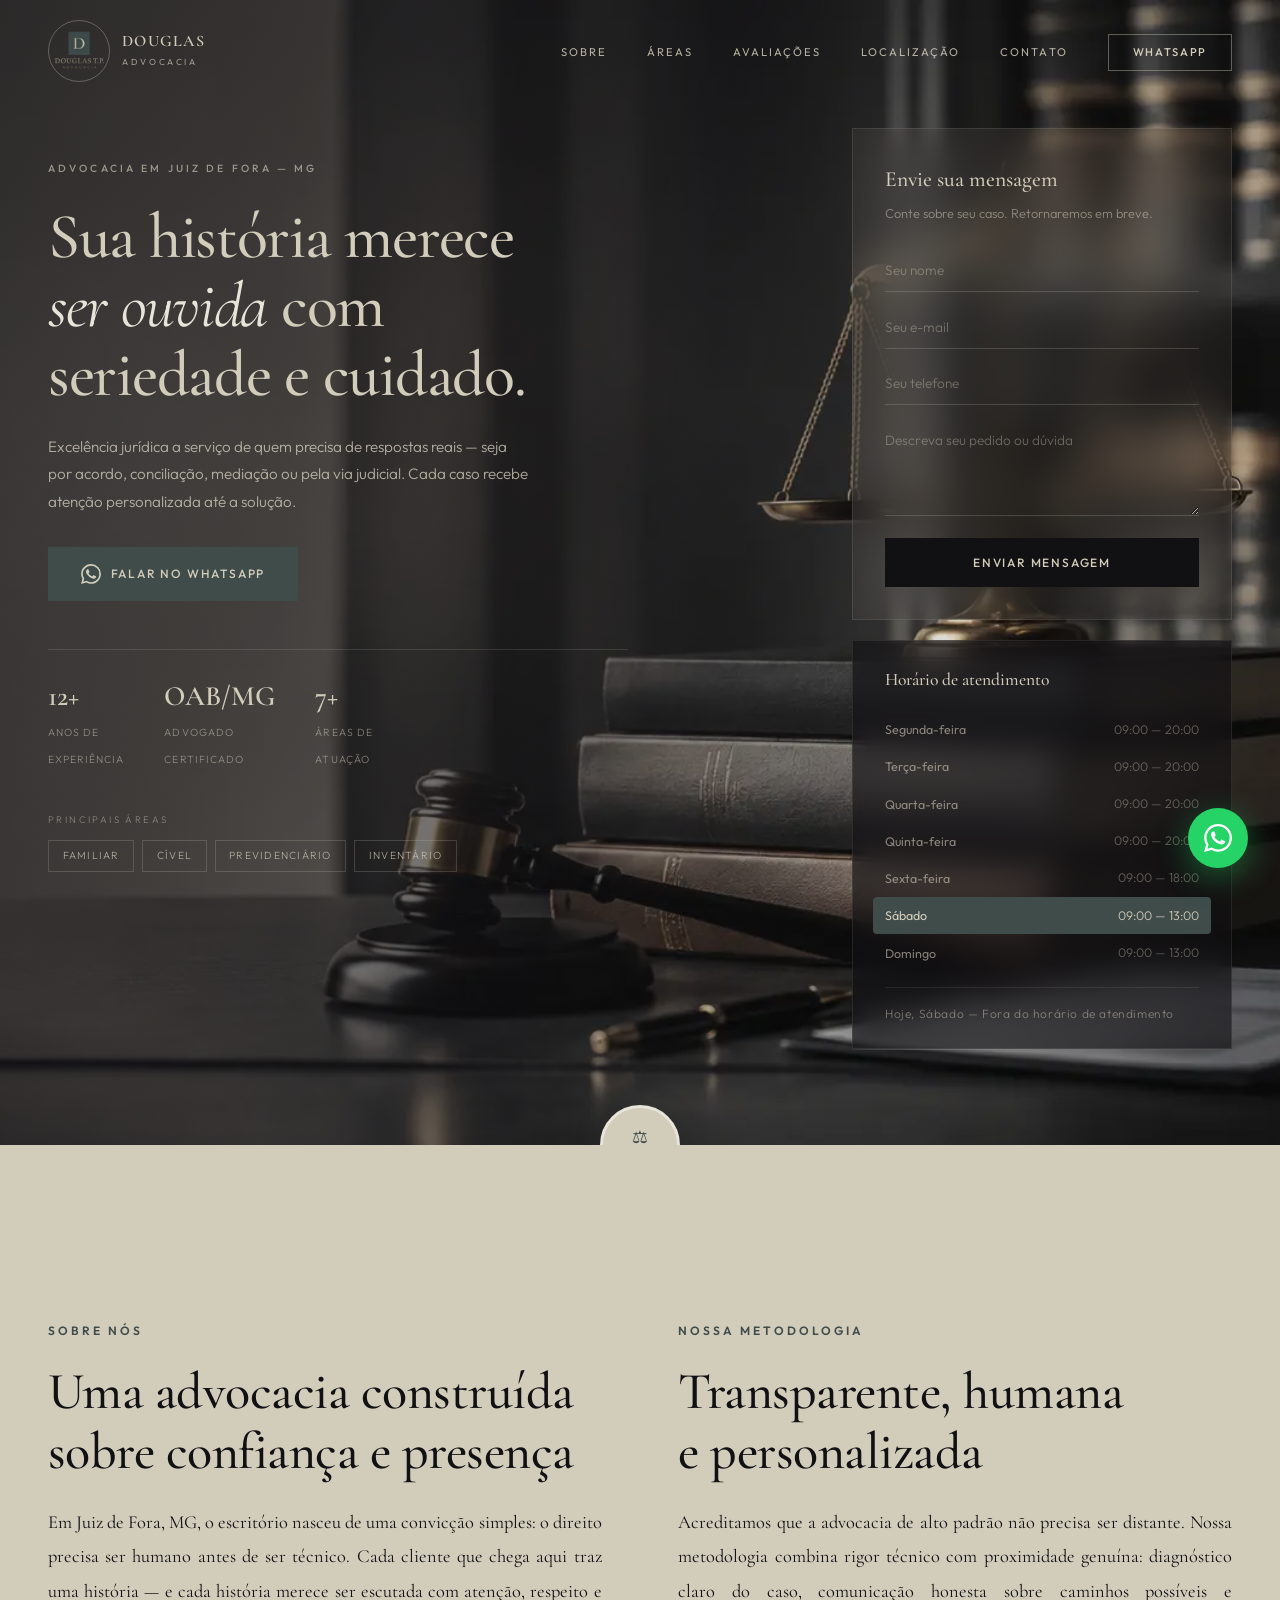
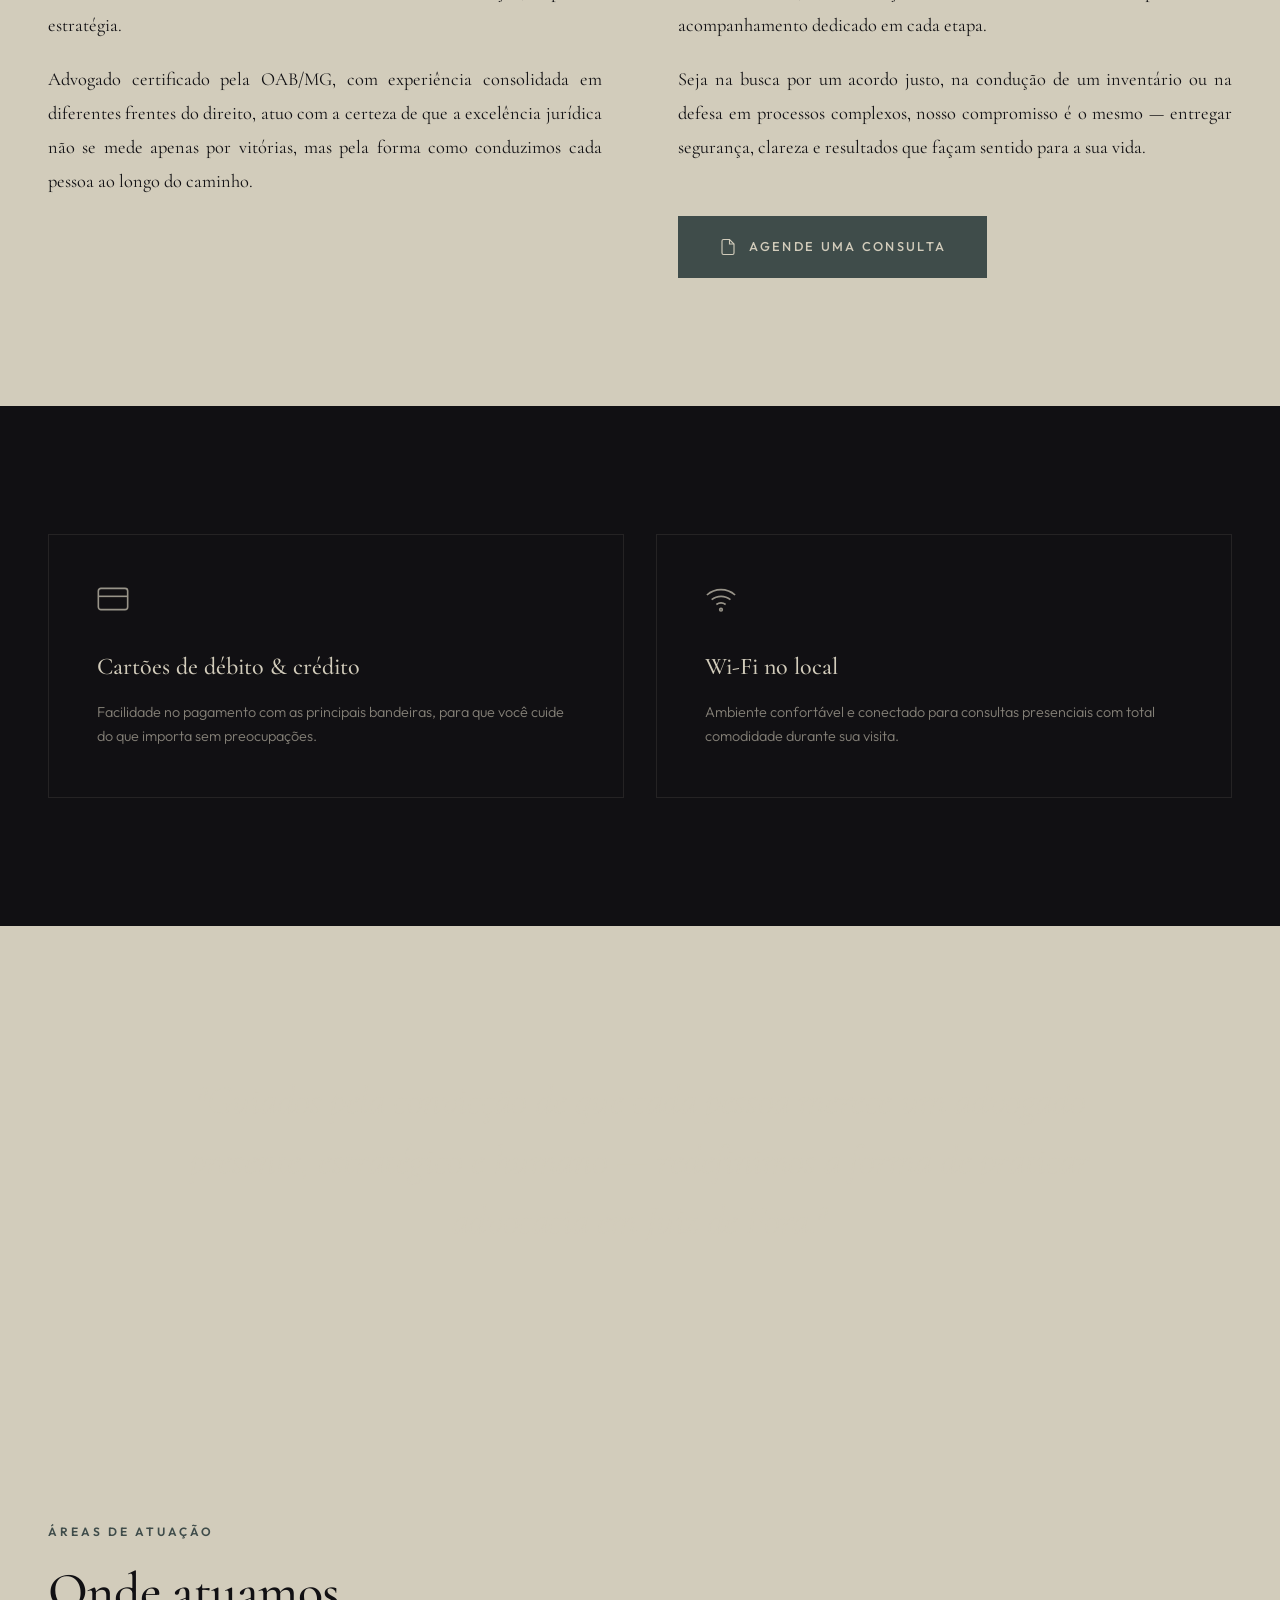
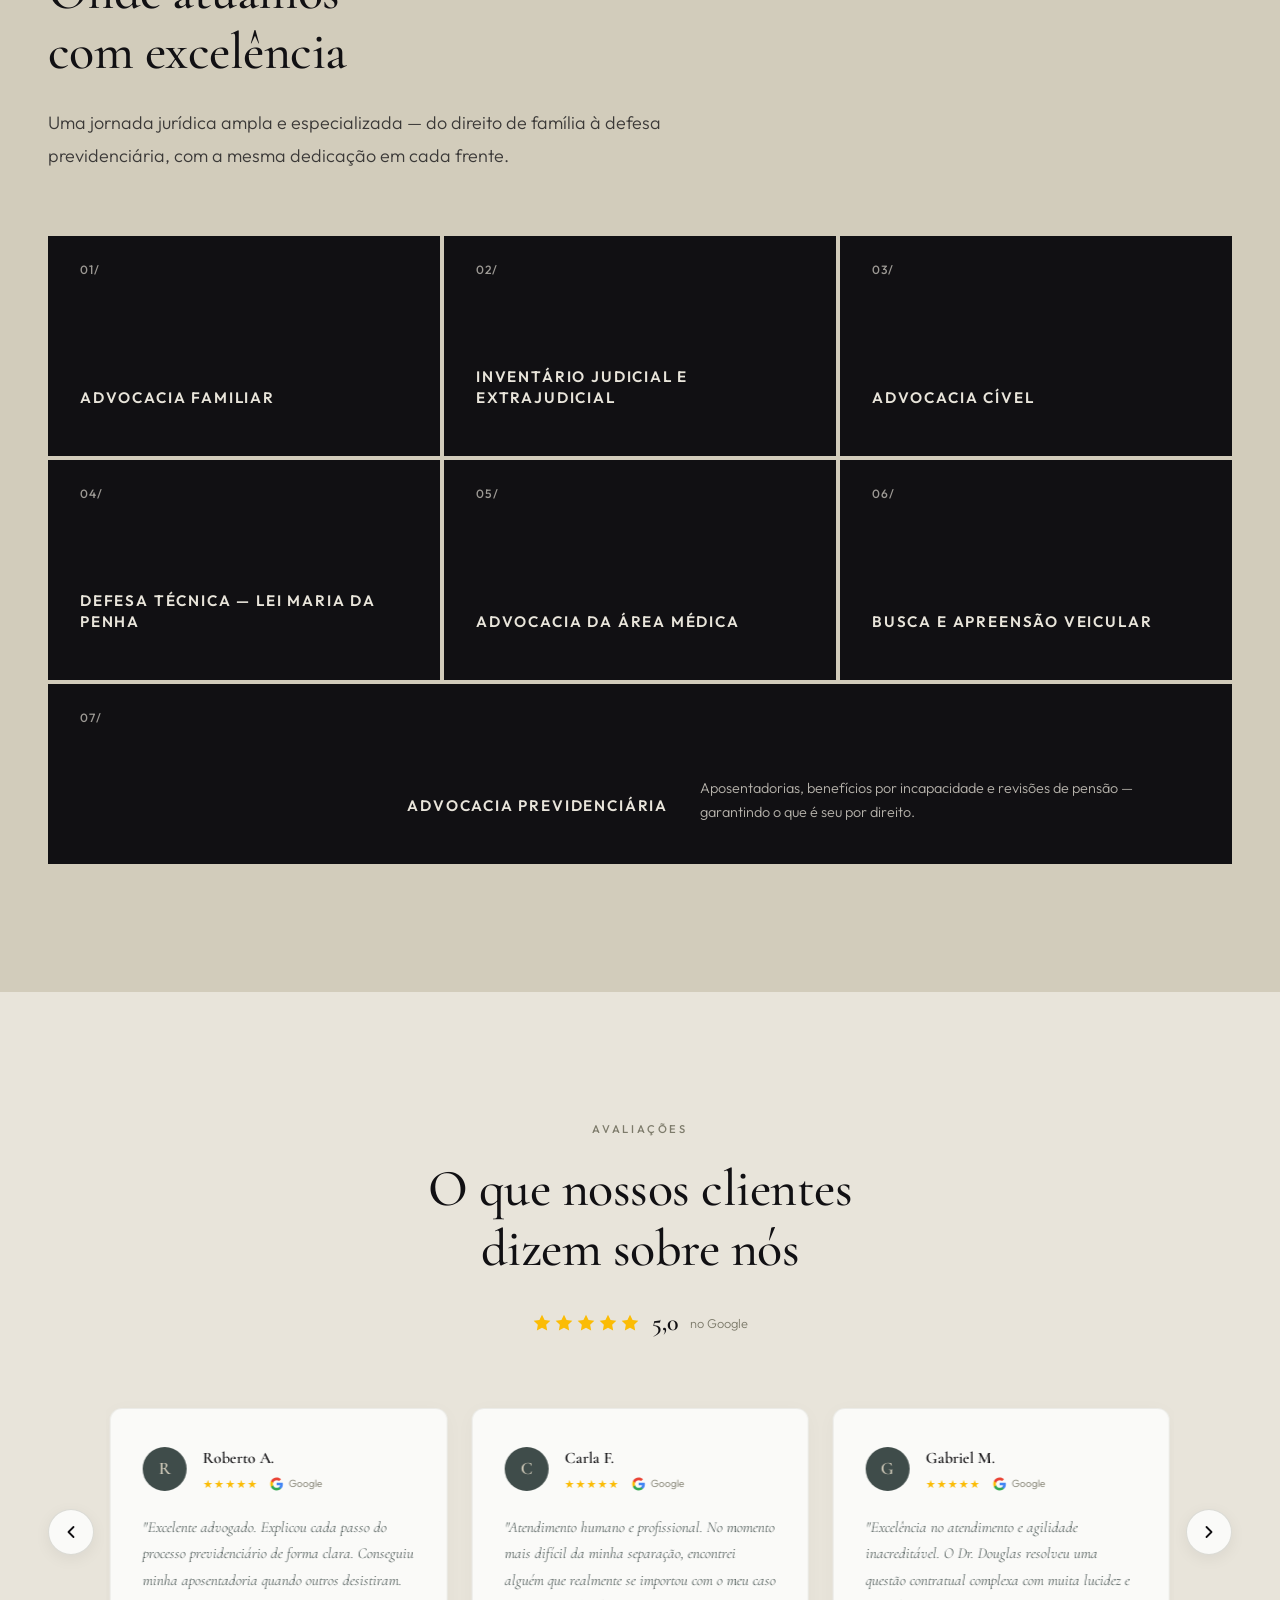
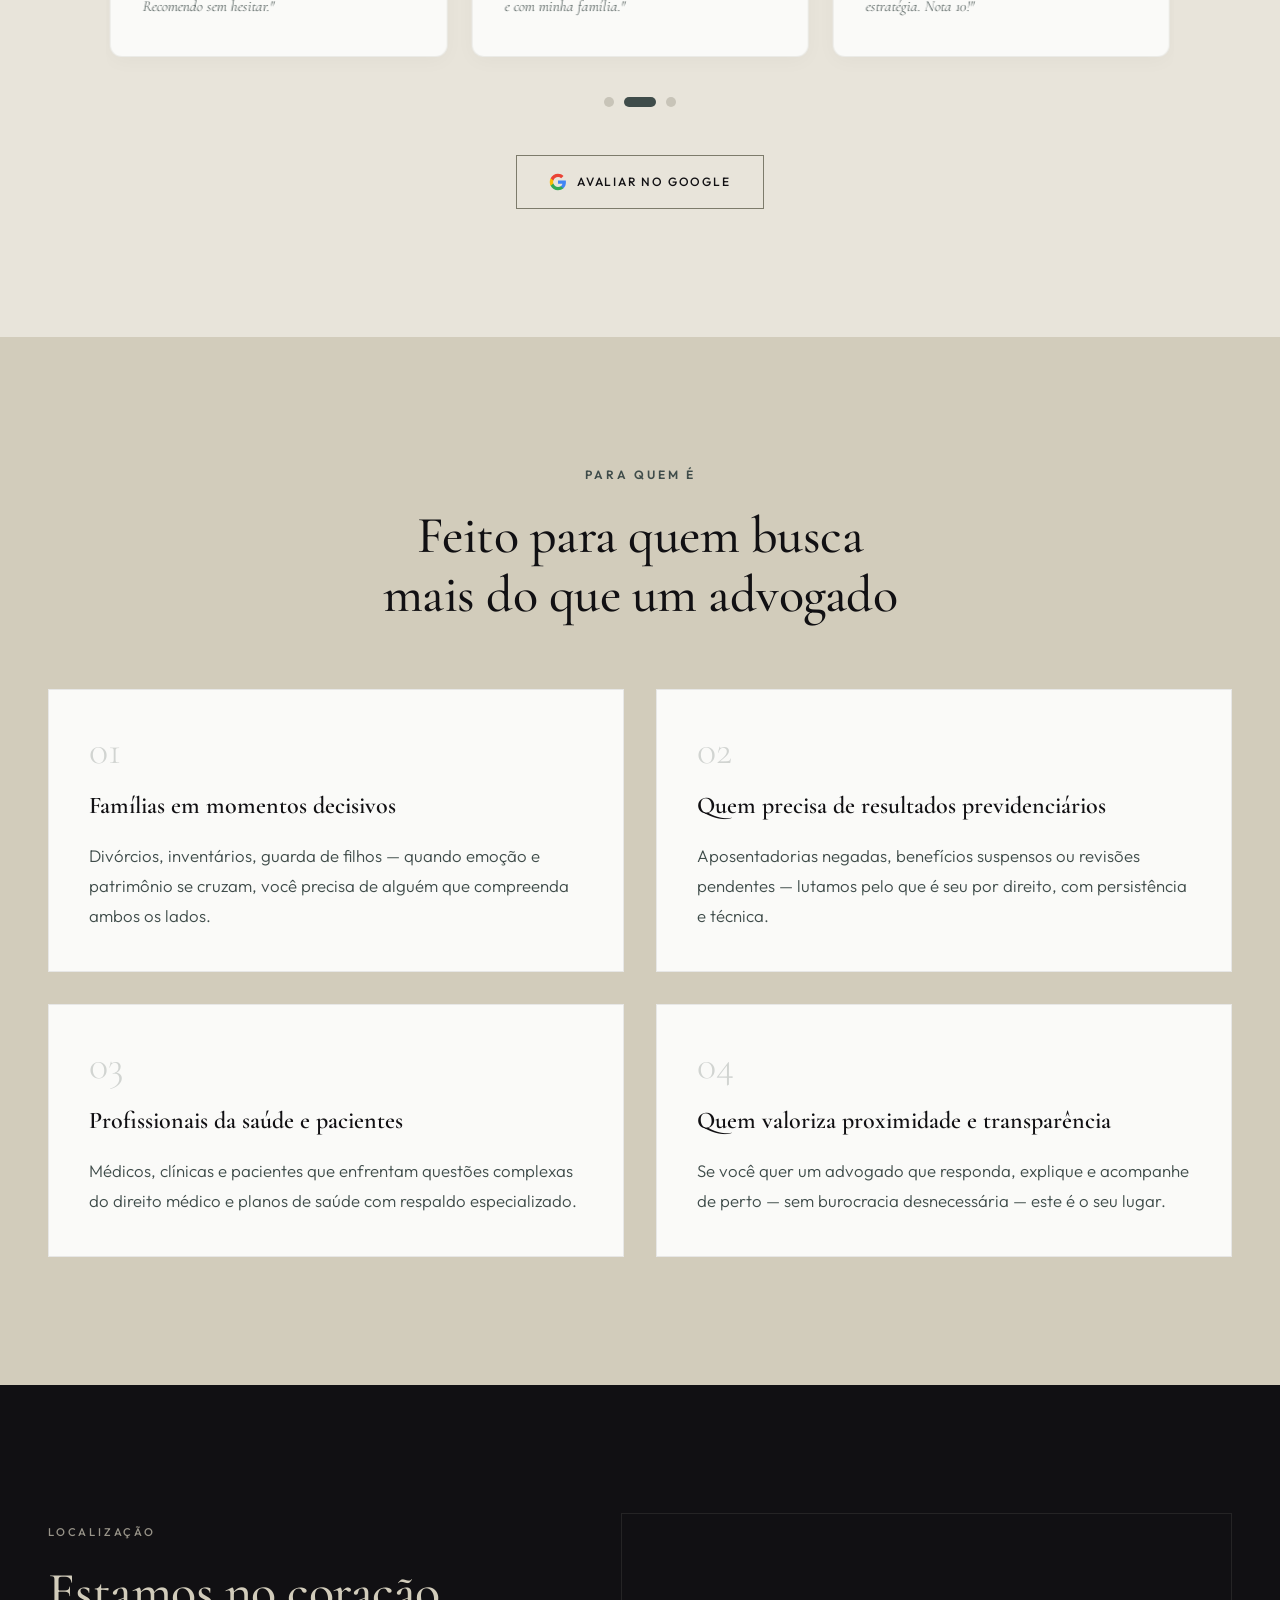
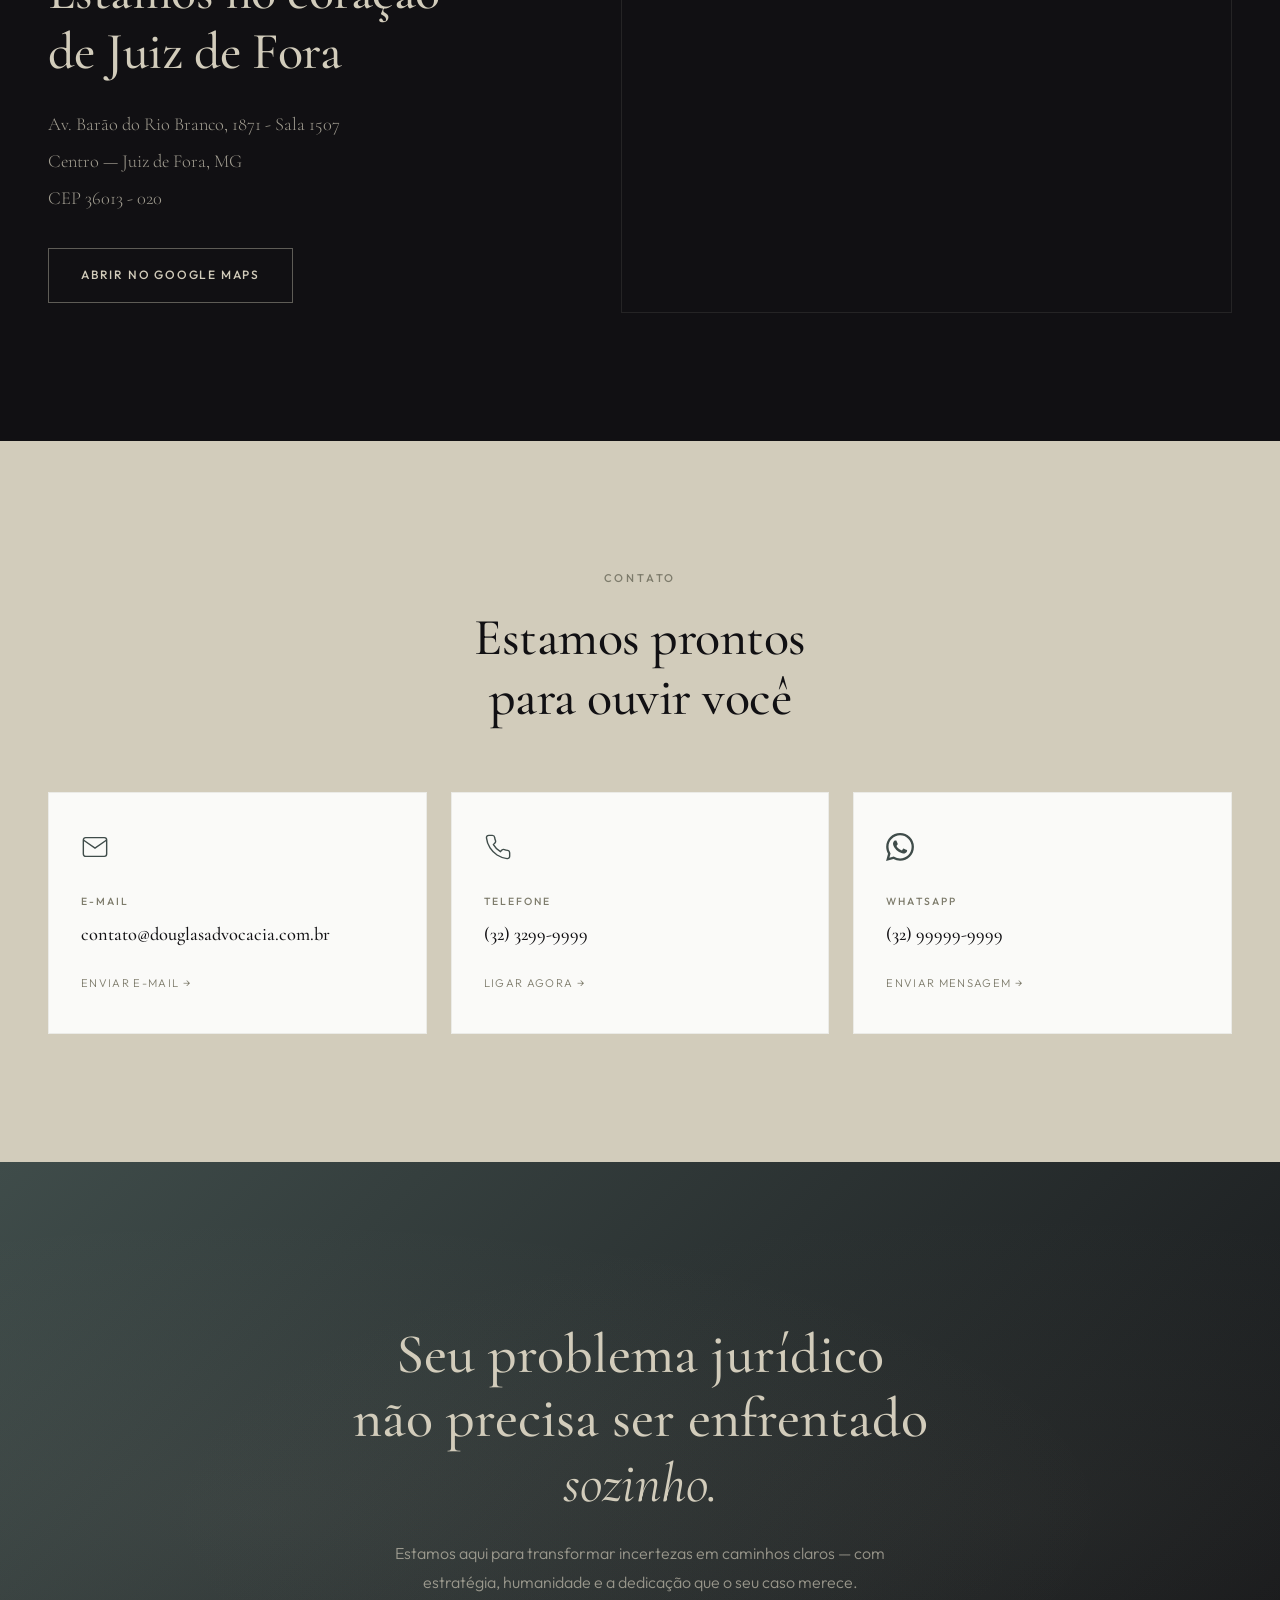
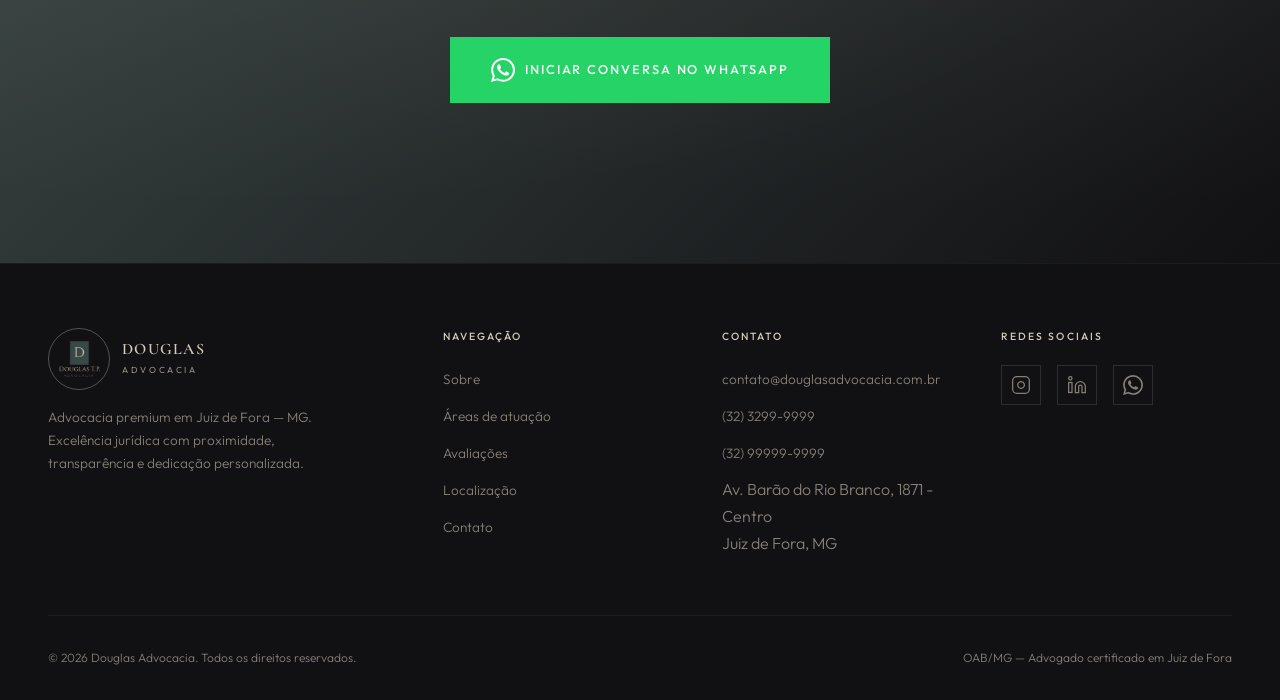
==== index.html @ 4ba13aa0 "Add files via upload" ====
<!DOCTYPE html>
<html lang="pt-BR">
<head>
  <meta charset="UTF-8">
  <meta name="viewport" content="width=device-width, initial-scale=1.0">
  <meta name="description" content="Advocacia premium em Juiz de Fora — MG. Atendimento humano, estratégico e personalizado para resolver seu caso com excelência.">
  <title>Douglas Advocacia | Juiz de Fora — MG</title>
  <link rel="preconnect" href="https://fonts.googleapis.com">
  <link rel="preconnect" href="https://fonts.gstatic.com" crossorigin>
  <link href="https://fonts.googleapis.com/css2?family=Cormorant+Garamond:ital,wght@0,400;0,500;0,600;0,700;1,400&family=Outfit:wght@300;400;500;600&display=swap" rel="stylesheet">
  <link rel="stylesheet" href="css/style.css">
</head>
<body>

  <!-- Navigation -->
  <header class="header" id="header">
    <nav class="nav container">
      <a href="#" class="nav__logo">
        <img src="assets/icon2.webp" alt="Douglas Advocacia Logo" class="nav__logo-img">
        <span class="nav__logo-text">Douglas<br><small>Advocacia</small></span>
      </a>
      <button class="nav__toggle" id="navToggle" aria-label="Abrir menu">
        <span></span><span></span><span></span>
      </button>
      <ul class="nav__menu" id="navMenu">
        <li><a href="#sobre" class="nav__link">Sobre</a></li>
        <li><a href="#areas" class="nav__link">Áreas</a></li>
        <li><a href="#avaliacoes" class="nav__link">Avaliações</a></li>
        <li><a href="#localizacao" class="nav__link">Localização</a></li>
        <li><a href="#contato" class="nav__link">Contato</a></li>
        <li><a href="https://wa.me/5532999999999" class="nav__cta" target="_blank" rel="noopener">WhatsApp</a></li>
      </ul>
    </nav>
  </header>

  <!-- Hero -->
  <section class="hero" id="hero">
    <div class="hero__bg">
      <img src="assets/hero.webp" alt="Ambiente jurídico sofisticado" class="hero__image">
      <div class="hero__overlay"></div>
    </div>
    <div class="hero__content container">
      <div class="hero__text reveal">
        <p class="hero__eyebrow">Advocacia em Juiz de Fora — MG</p>
        <h1 class="hero__title">Sua história merece<br><em>ser ouvida</em> com<br>seriedade e cuidado.</h1>
        <p class="hero__subtitle">Excelência jurídica a serviço de quem precisa de respostas reais — seja por acordo, conciliação, mediação ou pela via judicial. Cada caso recebe atenção personalizada até a solução.</p>
        <div class="hero__actions">
          <a href="https://wa.me/5532999999999?text=Ol%C3%A1%2C%20gostaria%20de%20agendar%20uma%20consulta." class="btn btn--primary" target="_blank" rel="noopener">
            <svg width="20" height="20" viewBox="0 0 24 24" fill="currentColor"><path d="M17.472 14.382c-.297-.149-1.758-.867-2.03-.967-.273-.099-.471-.148-.67.15-.197.297-.767.966-.94 1.164-.173.199-.347.223-.644.075-.297-.15-1.255-.463-2.39-1.475-.883-.788-1.48-1.761-1.653-2.059-.173-.297-.018-.458.13-.606.134-.133.298-.347.446-.52.149-.174.198-.298.298-.497.099-.198.05-.371-.025-.52-.075-.149-.669-1.612-.916-2.207-.242-.579-.487-.5-.669-.51-.173-.008-.371-.01-.57-.01-.198 0-.52.074-.792.372-.272.297-1.04 1.016-1.04 2.479 0 1.462 1.065 2.875 1.213 3.074.149.198 2.096 3.2 5.077 4.487.709.306 1.262.489 1.694.625.712.227 1.36.195 1.871.118.571-.085 1.758-.719 2.006-1.413.248-.694.248-1.289.173-1.413-.074-.124-.272-.198-.57-.347m-5.421 7.403h-.004a9.87 9.87 0 01-5.031-1.378l-.361-.214-3.741.982.998-3.648-.235-.374a9.86 9.86 0 01-1.51-5.26c.001-5.45 4.436-9.884 9.888-9.884 2.64 0 5.122 1.03 6.988 2.898a9.825 9.825 0 012.893 6.994c-.003 5.45-4.435 9.884-9.884 9.884m8.413-18.297A11.815 11.815 0 0012.05 0C5.495 0 .16 5.335.157 11.892c0 2.096.547 4.142 1.588 5.945L.057 24l6.305-1.654a11.882 11.882 0 005.683 1.448h.005c6.554 0 11.89-5.335 11.893-11.893a11.821 11.821 0 00-3.48-8.413z"/></svg>
            Falar no WhatsApp
          </a>
        </div>
        <div class="hero__stats">
          <div class="hero__stat">
            <span class="hero__stat-number" data-count="12">0</span>
            <span class="hero__stat-label">Anos de<br>experiência</span>
          </div>
          <div class="hero__stat">
            <span class="hero__stat-number">OAB/MG</span>
            <span class="hero__stat-label">Advogado<br>certificado</span>
          </div>
          <div class="hero__stat">
            <span class="hero__stat-number">7+</span>
            <span class="hero__stat-label">Áreas de<br>atuação</span>
          </div>
        </div>
        <div class="hero__areas-preview">
          <span class="hero__areas-label">Principais áreas</span>
          <div class="hero__areas-tags">
            <span>Familiar</span>
            <span>Cível</span>
            <span>Previdenciário</span>
            <span>Inventário</span>
          </div>
        </div>
      </div>
      <div class="hero__sidebar reveal reveal--delay">
        <form class="contact-form" id="heroForm">
          <h3 class="contact-form__title">Envie sua mensagem</h3>
          <p class="contact-form__desc">Conte sobre seu caso. Retornaremos em breve.</p>
          <div class="form-group">
            <input type="text" id="formName" name="name" placeholder="Seu nome" required autocomplete="name">
          </div>
          <div class="form-group">
            <input type="email" id="formEmail" name="email" placeholder="Seu e-mail" required autocomplete="email">
          </div>
          <div class="form-group">
            <input type="tel" id="formPhone" name="phone" placeholder="Seu telefone" required autocomplete="tel">
          </div>
          <div class="form-group">
            <textarea id="formMessage" name="message" placeholder="Descreva seu pedido ou dúvida" rows="4" required></textarea>
          </div>
          <button type="submit" class="btn btn--submit">Enviar mensagem</button>
        </form>
        <div class="hours-widget" id="hoursWidget">
          <h3 class="hours-widget__title">Horário de atendimento</h3>
          <ul class="hours-widget__list">
            <li data-day="1"><span>Segunda-feira</span><span>09:00 — 20:00</span></li>
            <li data-day="2"><span>Terça-feira</span><span>09:00 — 20:00</span></li>
            <li data-day="3"><span>Quarta-feira</span><span>09:00 — 20:00</span></li>
            <li data-day="4"><span>Quinta-feira</span><span>09:00 — 20:00</span></li>
            <li data-day="5"><span>Sexta-feira</span><span>09:00 — 18:00</span></li>
            <li data-day="6"><span>Sábado</span><span>09:00 — 13:00</span></li>
            <li data-day="0"><span>Domingo</span><span>09:00 — 13:00</span></li>
          </ul>
          <p class="hours-widget__today" id="hoursToday"></p>
        </div>
      </div>
    </div>
    <div class="hero__seal">
      <div class="seal">
        <span class="seal__icon">⚖</span>
        <span class="seal__text">D A</span>
      </div>
    </div>
  </section>

  <!-- About -->
  <section class="about section" id="sobre">
    <div class="container">
      <div class="about__grid">
        <div class="about__col reveal">
          <span class="section__eyebrow">Sobre nós</span>
          <h2 class="section__title">Uma advocacia construída<br>sobre confiança e presença</h2>
          <p class="about__text">Em Juiz de Fora, MG, o escritório nasceu de uma convicção simples: o direito precisa ser humano antes de ser técnico. Cada cliente que chega aqui traz uma história — e cada história merece ser escutada com atenção, respeito e estratégia.</p>
          <p class="about__text">Advogado certificado pela OAB/MG, com experiência consolidada em diferentes frentes do direito, atuo com a certeza de que a excelência jurídica não se mede apenas por vitórias, mas pela forma como conduzimos cada pessoa ao longo do caminho.</p>
        </div>
        <div class="about__col reveal reveal--delay">
          <span class="section__eyebrow">Nossa metodologia</span>
          <h2 class="section__title">Transparente, humana<br>e personalizada</h2>
          <p class="about__text">Acreditamos que a advocacia de alto padrão não precisa ser distante. Nossa metodologia combina rigor técnico com proximidade genuína: diagnóstico claro do caso, comunicação honesta sobre caminhos possíveis e acompanhamento dedicado em cada etapa.</p>
          <p class="about__text">Seja na busca por um acordo justo, na condução de um inventário ou na defesa em processos complexos, nosso compromisso é o mesmo — entregar segurança, clareza e resultados que façam sentido para a sua vida.</p>
          <a href="#contato" class="about__cta">
            <svg width="18" height="18" viewBox="0 0 24 24" fill="none" stroke="currentColor" stroke-width="1.5"><path d="M14 2H6a2 2 0 00-2 2v16a2 2 0 002 2h12a2 2 0 002-2V8z"/><polyline points="14 2 14 8 20 8"/></svg>
            Agende uma consulta
          </a>
        </div>
      </div>
    </div>
  </section>

  <!-- Amenities -->
  <section class="amenities section section--dark" id="comodidades">
    <div class="container">
      <div class="amenities__grid">
        <div class="amenity-card reveal">
          <div class="amenity-card__icon">
            <svg width="32" height="32" viewBox="0 0 24 24" fill="none" stroke="currentColor" stroke-width="1.2"><rect x="1" y="4" width="22" height="16" rx="2"/><line x1="1" y1="10" x2="23" y2="10"/></svg>
          </div>
          <h3 class="amenity-card__title">Cartões de débito & crédito</h3>
          <p class="amenity-card__desc">Facilidade no pagamento com as principais bandeiras, para que você cuide do que importa sem preocupações.</p>
        </div>
        <div class="amenity-card reveal reveal--delay">
          <div class="amenity-card__icon">
            <svg width="32" height="32" viewBox="0 0 24 24" fill="none" stroke="currentColor" stroke-width="1.2"><path d="M5 12.55a11 11 0 0114.08 0"/><path d="M1.42 9a16 16 0 0121.16 0"/><path d="M8.53 16.11a6 6 0 016.95 0"/><circle cx="12" cy="20" r="1"/></svg>
          </div>
          <h3 class="amenity-card__title">Wi-Fi no local</h3>
          <p class="amenity-card__desc">Ambiente confortável e conectado para consultas presenciais com total comodidade durante sua visita.</p>
        </div>
      </div>
    </div>
  </section>

  <!-- Quote Banner -->
  <section class="quote-banner">
    <div class="quote-banner__bg"></div>
    <div class="container">
      <blockquote class="quote-banner__text reveal">
        "Guiados pela convicção de que cada pessoa merece um advogado presente, estratégico e humano — redefinimos a forma de praticar advocacia em Juiz de Fora."
      </blockquote>
    </div>
  </section>

  <!-- Practice Areas -->
  <section class="areas section" id="areas">
    <div class="container">
      <div class="areas__header reveal">
        <span class="section__eyebrow">Áreas de atuação</span>
        <h2 class="section__title">Onde atuamos<br>com excelência</h2>
        <p class="areas__intro">Uma jornada jurídica ampla e especializada — do direito de família à defesa previdenciária, com a mesma dedicação em cada frente.</p>
      </div>
      <div class="areas__grid">
        <article class="area-card reveal" data-index="01">
          <span class="area-card__number">01/</span>
          <h3 class="area-card__title">Advocacia Familiar</h3>
          <p class="area-card__desc">Divórcio, guarda, pensão alimentícia e questões familiares com sensibilidade e firmeza técnica.</p>
        </article>
        <article class="area-card reveal reveal--delay" data-index="02">
          <span class="area-card__number">02/</span>
          <h3 class="area-card__title">Inventário Judicial e Extrajudicial</h3>
          <p class="area-card__desc">Condução ágil e segura de inventários, preservando patrimônio e relações familiares.</p>
        </article>
        <article class="area-card reveal reveal--delay-2" data-index="03">
          <span class="area-card__number">03/</span>
          <h3 class="area-card__title">Advocacia Cível</h3>
          <p class="area-card__desc">Contratos, indenizações, responsabilidade civil e litígios com estratégia e precisão.</p>
        </article>
        <article class="area-card reveal" data-index="04">
          <span class="area-card__number">04/</span>
          <h3 class="area-card__title">Defesa Técnica — Lei Maria da Penha</h3>
          <p class="area-card__desc">Defesa especializada com rigor técnico e respeito ao devido processo legal.</p>
        </article>
        <article class="area-card reveal reveal--delay" data-index="05">
          <span class="area-card__number">05/</span>
          <h3 class="area-card__title">Advocacia da Área Médica</h3>
          <p class="area-card__desc">Erro médico, planos de saúde e questões hospitalares com conhecimento técnico aprofundado.</p>
        </article>
        <article class="area-card reveal reveal--delay-2" data-index="06">
          <span class="area-card__number">06/</span>
          <h3 class="area-card__title">Busca e Apreensão Veicular</h3>
          <p class="area-card__desc">Defesa em ações de busca e apreensão com agilidade e conhecimento do setor financeiro.</p>
        </article>
        <article class="area-card area-card--wide reveal reveal--delay-3" data-index="07">
          <span class="area-card__number">07/</span>
          <h3 class="area-card__title">Advocacia Previdenciária</h3>
          <p class="area-card__desc">Aposentadorias, benefícios por incapacidade e revisões de pensão — garantindo o que é seu por direito.</p>
        </article>
      </div>
    </div>
  </section>

  <!-- Reviews -->
  <section class="reviews section section--cream" id="avaliacoes">
    <div class="container">
      <div class="reviews__header reveal">
        <span class="section__eyebrow">Avaliações</span>
        <h2 class="section__title">O que nossos clientes<br>dizem sobre nós</h2>
        <div class="reviews__rating">
          <div class="reviews__stars">
            <svg width="20" height="20" viewBox="0 0 24 24" fill="currentColor"><path d="M12 2l3.09 6.26L22 9.27l-5 4.87 1.18 6.88L12 17.77l-6.18 3.25L7 14.14 2 9.27l6.91-1.01L12 2z"/></svg>
            <svg width="20" height="20" viewBox="0 0 24 24" fill="currentColor"><path d="M12 2l3.09 6.26L22 9.27l-5 4.87 1.18 6.88L12 17.77l-6.18 3.25L7 14.14 2 9.27l6.91-1.01L12 2z"/></svg>
            <svg width="20" height="20" viewBox="0 0 24 24" fill="currentColor"><path d="M12 2l3.09 6.26L22 9.27l-5 4.87 1.18 6.88L12 17.77l-6.18 3.25L7 14.14 2 9.27l6.91-1.01L12 2z"/></svg>
            <svg width="20" height="20" viewBox="0 0 24 24" fill="currentColor"><path d="M12 2l3.09 6.26L22 9.27l-5 4.87 1.18 6.88L12 17.77l-6.18 3.25L7 14.14 2 9.27l6.91-1.01L12 2z"/></svg>
            <svg width="20" height="20" viewBox="0 0 24 24" fill="currentColor"><path d="M12 2l3.09 6.26L22 9.27l-5 4.87 1.18 6.88L12 17.77l-6.18 3.25L7 14.14 2 9.27l6.91-1.01L12 2z"/></svg>
          </div>
          <span class="reviews__score">5,0</span>
          <span class="reviews__count">no Google</span>
        </div>
      </div>

      <div class="reviews__carousel reveal">
        <button class="reviews__arrow reviews__arrow--prev" id="reviewsPrev" aria-label="Avaliação anterior">
          <svg width="20" height="20" viewBox="0 0 24 24" fill="none" stroke="currentColor" stroke-width="2.2" stroke-linecap="round" stroke-linejoin="round"><polyline points="15 18 9 12 15 6"></polyline></svg>
        </button>

        <div class="reviews__track-wrapper" id="reviewsWrapper">
          <div class="reviews__track" id="reviewsTrack">
            <article class="review-card">
              <div class="review-card__header">
                <div class="review-card__avatar">M</div>
                <div>
                  <h4 class="review-card__name">Mariana S.</h4>
                  <div class="review-card__meta">
                    <div class="review-card__stars">★★★★★</div>
                    <span class="review-card__source">
                      <svg width="14" height="14" viewBox="0 0 24 24"><path fill="#4285F4" d="M22.56 12.25c0-.78-.07-1.53-.2-2.25H12v4.26h5.92a5.06 5.06 0 01-2.2 3.32v2.77h3.57c2.08-1.92 3.28-4.74 3.28-8.1z"/><path fill="#34A853" d="M12 23c2.97 0 5.46-.98 7.28-2.66l-3.57-2.77c-.98.66-2.23 1.06-3.71 1.06-2.86 0-5.29-1.93-6.16-4.53H2.18v2.84C3.99 20.53 7.7 23 12 23z"/><path fill="#FBBC05" d="M5.84 14.09c-.22-.66-.35-1.36-.35-2.09s.13-1.43.35-2.09V7.07H2.18C1.43 8.55 1 10.22 1 12s.43 3.45 1.18 4.93l2.85-2.22.81-.62z"/><path fill="#EA4335" d="M12 5.38c1.62 0 3.06.56 4.21 1.64l3.15-3.15C17.45 2.09 14.97 1 12 1 7.7 1 3.99 3.47 2.18 7.07l3.66 2.84c.87-2.6 3.3-4.53 6.16-4.53z"/></svg>
                      Google
                    </span>
                  </div>
                </div>
              </div>
              <p class="review-card__text">"Profissional atencioso e muito competente. Me senti acolhida desde a primeira consulta. Resolveu meu caso de inventário com agilidade e transparência total."</p>
            </article>

            <article class="review-card">
              <div class="review-card__header">
                <div class="review-card__avatar">R</div>
                <div>
                  <h4 class="review-card__name">Roberto A.</h4>
                  <div class="review-card__meta">
                    <div class="review-card__stars">★★★★★</div>
                    <span class="review-card__source">
                      <svg width="14" height="14" viewBox="0 0 24 24"><path fill="#4285F4" d="M22.56 12.25c0-.78-.07-1.53-.2-2.25H12v4.26h5.92a5.06 5.06 0 01-2.2 3.32v2.77h3.57c2.08-1.92 3.28-4.74 3.28-8.1z"/><path fill="#34A853" d="M12 23c2.97 0 5.46-.98 7.28-2.66l-3.57-2.77c-.98.66-2.23 1.06-3.71 1.06-2.86 0-5.29-1.93-6.16-4.53H2.18v2.84C3.99 20.53 7.7 23 12 23z"/><path fill="#FBBC05" d="M5.84 14.09c-.22-.66-.35-1.36-.35-2.09s.13-1.43.35-2.09V7.07H2.18C1.43 8.55 1 10.22 1 12s.43 3.45 1.18 4.93l2.85-2.22.81-.62z"/><path fill="#EA4335" d="M12 5.38c1.62 0 3.06.56 4.21 1.64l3.15-3.15C17.45 2.09 14.97 1 12 1 7.7 1 3.99 3.47 2.18 7.07l3.66 2.84c.87-2.6 3.3-4.53 6.16-4.53z"/></svg>
                      Google
                    </span>
                  </div>
                </div>
              </div>
              <p class="review-card__text">"Excelente advogado. Explicou cada passo do processo previdenciário de forma clara. Conseguiu minha aposentadoria quando outros desistiram. Recomendo sem hesitar."</p>
            </article>

            <article class="review-card">
              <div class="review-card__header">
                <div class="review-card__avatar">C</div>
                <div>
                  <h4 class="review-card__name">Carla F.</h4>
                  <div class="review-card__meta">
                    <div class="review-card__stars">★★★★★</div>
                    <span class="review-card__source">
                      <svg width="14" height="14" viewBox="0 0 24 24"><path fill="#4285F4" d="M22.56 12.25c0-.78-.07-1.53-.2-2.25H12v4.26h5.92a5.06 5.06 0 01-2.2 3.32v2.77h3.57c2.08-1.92 3.28-4.74 3.28-8.1z"/><path fill="#34A853" d="M12 23c2.97 0 5.46-.98 7.28-2.66l-3.57-2.77c-.98.66-2.23 1.06-3.71 1.06-2.86 0-5.29-1.93-6.16-4.53H2.18v2.84C3.99 20.53 7.7 23 12 23z"/><path fill="#FBBC05" d="M5.84 14.09c-.22-.66-.35-1.36-.35-2.09s.13-1.43.35-2.09V7.07H2.18C1.43 8.55 1 10.22 1 12s.43 3.45 1.18 4.93l2.85-2.22.81-.62z"/><path fill="#EA4335" d="M12 5.38c1.62 0 3.06.56 4.21 1.64l3.15-3.15C17.45 2.09 14.97 1 12 1 7.7 1 3.99 3.47 2.18 7.07l3.66 2.84c.87-2.6 3.3-4.53 6.16-4.53z"/></svg>
                      Google
                    </span>
                  </div>
                </div>
              </div>
              <p class="review-card__text">"Atendimento humano e profissional. No momento mais difícil da minha separação, encontrei alguém que realmente se importou com o meu caso e com minha família."</p>
            </article>

            <article class="review-card">
              <div class="review-card__header">
                <div class="review-card__avatar">G</div>
                <div>
                  <h4 class="review-card__name">Gabriel M.</h4>
                  <div class="review-card__meta">
                    <div class="review-card__stars">★★★★★</div>
                    <span class="review-card__source">
                      <svg width="14" height="14" viewBox="0 0 24 24"><path fill="#4285F4" d="M22.56 12.25c0-.78-.07-1.53-.2-2.25H12v4.26h5.92a5.06 5.06 0 01-2.2 3.32v2.77h3.57c2.08-1.92 3.28-4.74 3.28-8.1z"/><path fill="#34A853" d="M12 23c2.97 0 5.46-.98 7.28-2.66l-3.57-2.77c-.98.66-2.23 1.06-3.71 1.06-2.86 0-5.29-1.93-6.16-4.53H2.18v2.84C3.99 20.53 7.7 23 12 23z"/><path fill="#FBBC05" d="M5.84 14.09c-.22-.66-.35-1.36-.35-2.09s.13-1.43.35-2.09V7.07H2.18C1.43 8.55 1 10.22 1 12s.43 3.45 1.18 4.93l2.85-2.22.81-.62z"/><path fill="#EA4335" d="M12 5.38c1.62 0 3.06.56 4.21 1.64l3.15-3.15C17.45 2.09 14.97 1 12 1 7.7 1 3.99 3.47 2.18 7.07l3.66 2.84c.87-2.6 3.3-4.53 6.16-4.53z"/></svg>
                      Google
                    </span>
                  </div>
                </div>
              </div>
              <p class="review-card__text">"Excelência no atendimento e agilidade inacreditável. O Dr. Douglas resolveu uma questão contratual complexa com muita lucidez e estratégia. Nota 10!"</p>
            </article>

            <article class="review-card">
              <div class="review-card__header">
                <div class="review-card__avatar">L</div>
                <div>
                  <h4 class="review-card__name">Luciana P.</h4>
                  <div class="review-card__meta">
                    <div class="review-card__stars">★★★★★</div>
                    <span class="review-card__source">
                      <svg width="14" height="14" viewBox="0 0 24 24"><path fill="#4285F4" d="M22.56 12.25c0-.78-.07-1.53-.2-2.25H12v4.26h5.92a5.06 5.06 0 01-2.2 3.32v2.77h3.57c2.08-1.92 3.28-4.74 3.28-8.1z"/><path fill="#34A853" d="M12 23c2.97 0 5.46-.98 7.28-2.66l-3.57-2.77c-.98.66-2.23 1.06-3.71 1.06-2.86 0-5.29-1.93-6.16-4.53H2.18v2.84C3.99 20.53 7.7 23 12 23z"/><path fill="#FBBC05" d="M5.84 14.09c-.22-.66-.35-1.36-.35-2.09s.13-1.43.35-2.09V7.07H2.18C1.43 8.55 1 10.22 1 12s.43 3.45 1.18 4.93l2.85-2.22.81-.62z"/><path fill="#EA4335" d="M12 5.38c1.62 0 3.06.56 4.21 1.64l3.15-3.15C17.45 2.09 14.97 1 12 1 7.7 1 3.99 3.47 2.18 7.07l3.66 2.84c.87-2.6 3.3-4.53 6.16-4.53z"/></svg>
                      Google
                    </span>
                  </div>
                </div>
              </div>
              <p class="review-card__text">"Profissional extremamente capacitado e transparente. Sempre disponível para esclarecer dúvidas e dar o direcionamento correto. Super recomendo em Juiz de Fora!"</p>
            </article>
          </div>
        </div>

        <button class="reviews__arrow reviews__arrow--next" id="reviewsNext" aria-label="Próxima avaliação">
          <svg width="20" height="20" viewBox="0 0 24 24" fill="none" stroke="currentColor" stroke-width="2.2" stroke-linecap="round" stroke-linejoin="round"><polyline points="9 18 15 12 9 6"></polyline></svg>
        </button>
      </div>

      <div class="reviews__dots" id="reviewsDots"></div>

      <div class="reviews__cta reveal">
        <a href="https://g.page/r/review" class="btn btn--outline" target="_blank" rel="noopener">
          <svg width="18" height="18" viewBox="0 0 24 24"><path fill="#4285F4" d="M22.56 12.25c0-.78-.07-1.53-.2-2.25H12v4.26h5.92a5.06 5.06 0 01-2.2 3.32v2.77h3.57c2.08-1.92 3.28-4.74 3.28-8.1z"/><path fill="#34A853" d="M12 23c2.97 0 5.46-.98 7.28-2.66l-3.57-2.77c-.98.66-2.23 1.06-3.71 1.06-2.86 0-5.29-1.93-6.16-4.53H2.18v2.84C3.99 20.53 7.7 23 12 23z"/><path fill="#FBBC05" d="M5.84 14.09c-.22-.66-.35-1.36-.35-2.09s.13-1.43.35-2.09V7.07H2.18C1.43 8.55 1 10.22 1 12s.43 3.45 1.18 4.93l2.85-2.22.81-.62z"/><path fill="#EA4335" d="M12 5.38c1.62 0 3.06.56 4.21 1.64l3.15-3.15C17.45 2.09 14.97 1 12 1 7.7 1 3.99 3.47 2.18 7.07l3.66 2.84c.87-2.6 3.3-4.53 6.16-4.53z"/></svg>
          Avaliar no Google
        </a>
      </div>
    </div>
  </section>

  <!-- Target Audience -->
  <section class="audience section" id="para-quem">
    <div class="container">
      <div class="audience__header reveal">
        <span class="section__eyebrow">Para quem é</span>
        <h2 class="section__title">Feito para quem busca<br>mais do que um advogado</h2>
      </div>
      <div class="audience__grid">
        <div class="audience-card reveal">
          <span class="audience-card__number">01</span>
          <h3 class="audience-card__title">Famílias em momentos decisivos</h3>
          <p class="audience-card__desc">Divórcios, inventários, guarda de filhos — quando emoção e patrimônio se cruzam, você precisa de alguém que compreenda ambos os lados.</p>
        </div>
        <div class="audience-card reveal reveal--delay">
          <span class="audience-card__number">02</span>
          <h3 class="audience-card__title">Quem precisa de resultados previdenciários</h3>
          <p class="audience-card__desc">Aposentadorias negadas, benefícios suspensos ou revisões pendentes — lutamos pelo que é seu por direito, com persistência e técnica.</p>
        </div>
        <div class="audience-card reveal reveal--delay-2">
          <span class="audience-card__number">03</span>
          <h3 class="audience-card__title">Profissionais da saúde e pacientes</h3>
          <p class="audience-card__desc">Médicos, clínicas e pacientes que enfrentam questões complexas do direito médico e planos de saúde com respaldo especializado.</p>
        </div>
        <div class="audience-card reveal reveal--delay-3">
          <span class="audience-card__number">04</span>
          <h3 class="audience-card__title">Quem valoriza proximidade e transparência</h3>
          <p class="audience-card__desc">Se você quer um advogado que responda, explique e acompanhe de perto — sem burocracia desnecessária — este é o seu lugar.</p>
        </div>
      </div>
    </div>
  </section>

  <!-- Location -->
  <section class="location section section--dark" id="localizacao">
    <div class="container">
      <div class="location__grid">
        <div class="location__info reveal">
          <span class="section__eyebrow section__eyebrow--light">Localização</span>
          <h2 class="section__title section__title--light">Estamos no coração<br>de Juiz de Fora</h2>
          <address class="location__address">
            <p>Av. Barão do Rio Branco, 1871 - Sala 1507</p>
            <p>Centro — Juiz de Fora, MG</p>
            <p>CEP 36013 - 020</p>
          </address>
          <a href="https://maps.app.goo.gl/GSZrpVv3tagCHHSK9" class="btn btn--ghost-light" target="_blank" rel="noopener">
            Abrir no Google Maps
          </a>
        </div>
        <div class="location__map reveal reveal--delay">
          <iframe
            src="https://www.google.com/maps/embed?pb=!1m18!1m12!1m3!1d3705.5637149089475!2d-43.350009163584666!3d-21.758433406195884!2m3!1f0!2f0!3f0!3m2!1i1024!2i768!4f13.1!3m3!1m2!1s0x989c9f6b133315%3A0x2aaa7ac2b42498a1!2sAv.%20Bar%C3%A3o%20do%20Rio%20Branco%2C%201871%20-%20Centro%2C%20Juiz%20de%20Fora%20-%20MG%2C%2041615-001!5e0!3m2!1spt-BR!2sbr!4v1786381215396!5m2!1spt-BR!2sbr"
            width="100%"
            height="100%"
            style="border:0;"
            allowfullscreen=""
            loading="lazy"
            referrerpolicy="no-referrer-when-downgrade"
            title="Localização do escritório em Juiz de Fora">
          </iframe>
        </div>
      </div>
    </div>
  </section>

  <!-- Contact -->
  <section class="contact section" id="contato">
    <div class="container">
      <div class="contact__header reveal">
        <span class="section__eyebrow">Contato</span>
        <h2 class="section__title">Estamos prontos<br>para ouvir você</h2>
      </div>
      <div class="contact__grid">
        <a href="mailto:contato@douglasadvocacia.com.br" class="contact-card reveal">
          <div class="contact-card__icon">
            <svg width="28" height="28" viewBox="0 0 24 24" fill="none" stroke="currentColor" stroke-width="1.2"><path d="M4 4h16c1.1 0 2 .9 2 2v12c0 1.1-.9 2-2 2H4c-1.1 0-2-.9-2-2V6c0-1.1.9-2 2-2z"/><polyline points="22,6 12,13 2,6"/></svg>
          </div>
          <h3 class="contact-card__title">E-mail</h3>
          <p class="contact-card__value">contato@douglasadvocacia.com.br</p>
          <span class="contact-card__action">Enviar e-mail →</span>
        </a>
        <a href="tel:+553232999999" class="contact-card reveal reveal--delay">
          <div class="contact-card__icon">
            <svg width="28" height="28" viewBox="0 0 24 24" fill="none" stroke="currentColor" stroke-width="1.2"><path d="M22 16.92v3a2 2 0 01-2.18 2 19.79 19.79 0 01-8.63-3.07 19.5 19.5 0 01-6-6 19.79 19.79 0 01-3.07-8.67A2 2 0 014.11 2h3a2 2 0 012 1.72 12.84 12.84 0 00.7 2.81 2 2 0 01-.45 2.11L8.09 9.91a16 16 0 006 6l1.27-1.27a2 2 0 012.11-.45 12.84 12.84 0 002.81.7A2 2 0 0122 16.92z"/></svg>
          </div>
          <h3 class="contact-card__title">Telefone</h3>
          <p class="contact-card__value">(32) 3299-9999</p>
          <span class="contact-card__action">Ligar agora →</span>
        </a>
        <a href="https://wa.me/5532999999999" class="contact-card reveal reveal--delay-2" target="_blank" rel="noopener">
          <div class="contact-card__icon">
            <svg width="28" height="28" viewBox="0 0 24 24" fill="currentColor"><path d="M17.472 14.382c-.297-.149-1.758-.867-2.03-.967-.273-.099-.471-.148-.67.15-.197.297-.767.966-.94 1.164-.173.199-.347.223-.644.075-.297-.15-1.255-.463-2.39-1.475-.883-.788-1.48-1.761-1.653-2.059-.173-.297-.018-.458.13-.606.134-.133.298-.347.446-.52.149-.174.198-.298.298-.497.099-.198.05-.371-.025-.52-.075-.149-.669-1.612-.916-2.207-.242-.579-.487-.5-.669-.51-.173-.008-.371-.01-.57-.01-.198 0-.52.074-.792.372-.272.297-1.04 1.016-1.04 2.479 0 1.462 1.065 2.875 1.213 3.074.149.198 2.096 3.2 5.077 4.487.709.306 1.262.489 1.694.625.712.227 1.36.195 1.871.118.571-.085 1.758-.719 2.006-1.413.248-.694.248-1.289.173-1.413-.074-.124-.272-.198-.57-.347m-5.421 7.403h-.004a9.87 9.87 0 01-5.031-1.378l-.361-.214-3.741.982.998-3.648-.235-.374a9.86 9.86 0 01-1.51-5.26c.001-5.45 4.436-9.884 9.888-9.884 2.64 0 5.122 1.03 6.988 2.898a9.825 9.825 0 012.893 6.994c-.003 5.45-4.435 9.884-9.884 9.884m8.413-18.297A11.815 11.815 0 0012.05 0C5.495 0 .16 5.335.157 11.892c0 2.096.547 4.142 1.588 5.945L.057 24l6.305-1.654a11.882 11.882 0 005.683 1.448h.005c6.554 0 11.89-5.335 11.893-11.893a11.821 11.821 0 00-3.48-8.413z"/></svg>
          </div>
          <h3 class="contact-card__title">WhatsApp</h3>
          <p class="contact-card__value">(32) 99999-9999</p>
          <span class="contact-card__action">Enviar mensagem →</span>
        </a>
      </div>
    </div>
  </section>

  <!-- Final CTA -->
  <section class="final-cta">
    <div class="final-cta__bg"></div>
    <div class="container">
      <div class="final-cta__content reveal">
        <h2 class="final-cta__title">Seu problema jurídico<br>não precisa ser enfrentado<br><em>sozinho.</em></h2>
        <p class="final-cta__subtitle">Estamos aqui para transformar incertezas em caminhos claros — com estratégia, humanidade e a dedicação que o seu caso merece.</p>
        <a href="https://wa.me/5532999999999?text=Ol%C3%A1%2C%20preciso%20de%20ajuda%20jur%C3%ADdica." class="btn btn--whatsapp btn--large" target="_blank" rel="noopener">
          <svg width="24" height="24" viewBox="0 0 24 24" fill="currentColor"><path d="M17.472 14.382c-.297-.149-1.758-.867-2.03-.967-.273-.099-.471-.148-.67.15-.197.297-.767.966-.94 1.164-.173.199-.347.223-.644.075-.297-.15-1.255-.463-2.39-1.475-.883-.788-1.48-1.761-1.653-2.059-.173-.297-.018-.458.13-.606.134-.133.298-.347.446-.52.149-.174.198-.298.298-.497.099-.198.05-.371-.025-.52-.075-.149-.669-1.612-.916-2.207-.242-.579-.487-.5-.669-.51-.173-.008-.371-.01-.57-.01-.198 0-.52.074-.792.372-.272.297-1.04 1.016-1.04 2.479 0 1.462 1.065 2.875 1.213 3.074.149.198 2.096 3.2 5.077 4.487.709.306 1.262.489 1.694.625.712.227 1.36.195 1.871.118.571-.085 1.758-.719 2.006-1.413.248-.694.248-1.289.173-1.413-.074-.124-.272-.198-.57-.347m-5.421 7.403h-.004a9.87 9.87 0 01-5.031-1.378l-.361-.214-3.741.982.998-3.648-.235-.374a9.86 9.86 0 01-1.51-5.26c.001-5.45 4.436-9.884 9.888-9.884 2.64 0 5.122 1.03 6.988 2.898a9.825 9.825 0 012.893 6.994c-.003 5.45-4.435 9.884-9.884 9.884m8.413-18.297A11.815 11.815 0 0012.05 0C5.495 0 .16 5.335.157 11.892c0 2.096.547 4.142 1.588 5.945L.057 24l6.305-1.654a11.882 11.882 0 005.683 1.448h.005c6.554 0 11.89-5.335 11.893-11.893a11.821 11.821 0 00-3.48-8.413z"/></svg>
          Iniciar conversa no WhatsApp
        </a>
      </div>
    </div>
  </section>

  <!-- Footer -->
  <footer class="footer">
    <div class="container">
      <div class="footer__grid">
        <div class="footer__brand">
          <a href="#" class="footer__logo">
            <img src="assets/icon.webp" alt="Douglas Advocacia Logo" class="nav__logo-img">
            <span class="nav__logo-text">Douglas<br><small>Advocacia</small></span>
          </a>
          <p class="footer__desc">Advocacia premium em Juiz de Fora — MG. Excelência jurídica com proximidade, transparência e dedicação personalizada.</p>
        </div>
        <div class="footer__links">
          <h4>Navegação</h4>
          <ul>
            <li><a href="#sobre">Sobre</a></li>
            <li><a href="#areas">Áreas de atuação</a></li>
            <li><a href="#avaliacoes">Avaliações</a></li>
            <li><a href="#localizacao">Localização</a></li>
            <li><a href="#contato">Contato</a></li>
          </ul>
        </div>
        <div class="footer__contact">
          <h4>Contato</h4>
          <ul>
            <li><a href="mailto:contato@douglasadvocacia.com.br">contato@douglasadvocacia.com.br</a></li>
            <li><a href="tel:+553232999999">(32) 3299-9999</a></li>
            <li><a href="https://wa.me/5532999999999" target="_blank" rel="noopener">(32) 99999-9999</a></li>
            <li>Av. Barão do Rio Branco, 1871 - Centro <br>Juiz de Fora, MG</li>
          </ul>
        </div>
        <div class="footer__social">
          <h4>Redes sociais</h4>
          <div class="footer__social-links">
            <a href="https://instagram.com" target="_blank" rel="noopener" aria-label="Instagram">
              <svg width="20" height="20" viewBox="0 0 24 24" fill="none" stroke="currentColor" stroke-width="1.5"><rect x="2" y="2" width="20" height="20" rx="5"/><path d="M16 11.37A4 4 0 1112.63 8 4 4 0 0116 11.37z"/><line x1="17.5" y1="6.5" x2="17.51" y2="6.5"/></svg>
            </a>
            <a href="https://linkedin.com" target="_blank" rel="noopener" aria-label="LinkedIn">
              <svg width="20" height="20" viewBox="0 0 24 24" fill="none" stroke="currentColor" stroke-width="1.5"><path d="M16 8a6 6 0 016 6v7h-4v-7a2 2 0 00-2-2 2 2 0 00-2 2v7h-4v-7a6 6 0 016-6z"/><rect x="2" y="9" width="4" height="12"/><circle cx="4" cy="4" r="2"/></svg>
            </a>
            <a href="https://wa.me/5532999999999" target="_blank" rel="noopener" aria-label="WhatsApp">
              <svg width="20" height="20" viewBox="0 0 24 24" fill="currentColor"><path d="M17.472 14.382c-.297-.149-1.758-.867-2.03-.967-.273-.099-.471-.148-.67.15-.197.297-.767.966-.94 1.164-.173.199-.347.223-.644.075-.297-.15-1.255-.463-2.39-1.475-.883-.788-1.48-1.761-1.653-2.059-.173-.297-.018-.458.13-.606.134-.133.298-.347.446-.52.149-.174.198-.298.298-.497.099-.198.05-.371-.025-.52-.075-.149-.669-1.612-.916-2.207-.242-.579-.487-.5-.669-.51-.173-.008-.371-.01-.57-.01-.198 0-.52.074-.792.372-.272.297-1.04 1.016-1.04 2.479 0 1.462 1.065 2.875 1.213 3.074.149.198 2.096 3.2 5.077 4.487.709.306 1.262.489 1.694.625.712.227 1.36.195 1.871.118.571-.085 1.758-.719 2.006-1.413.248-.694.248-1.289.173-1.413-.074-.124-.272-.198-.57-.347m-5.421 7.403h-.004a9.87 9.87 0 01-5.031-1.378l-.361-.214-3.741.982.998-3.648-.235-.374a9.86 9.86 0 01-1.51-5.26c.001-5.45 4.436-9.884 9.888-9.884 2.64 0 5.122 1.03 6.988 2.898a9.825 9.825 0 012.893 6.994c-.003 5.45-4.435 9.884-9.884 9.884m8.413-18.297A11.815 11.815 0 0012.05 0C5.495 0 .16 5.335.157 11.892c0 2.096.547 4.142 1.588 5.945L.057 24l6.305-1.654a11.882 11.882 0 005.683 1.448h.005c6.554 0 11.89-5.335 11.893-11.893a11.821 11.821 0 00-3.48-8.413z"/></svg>
            </a>
          </div>
        </div>
      </div>
      <div class="footer__bottom">
        <p>&copy; 2026 Douglas Advocacia. Todos os direitos reservados.</p>
        <p>OAB/MG — Advogado certificado em Juiz de Fora</p>
      </div>
    </div>
  </footer>

  <!-- Floating WhatsApp -->
  <a href="https://wa.me/5532999999999" class="whatsapp-float" target="_blank" rel="noopener" aria-label="WhatsApp">
    <svg width="28" height="28" viewBox="0 0 24 24" fill="currentColor"><path d="M17.472 14.382c-.297-.149-1.758-.867-2.03-.967-.273-.099-.471-.148-.67.15-.197.297-.767.966-.94 1.164-.173.199-.347.223-.644.075-.297-.15-1.255-.463-2.39-1.475-.883-.788-1.48-1.761-1.653-2.059-.173-.297-.018-.458.13-.606.134-.133.298-.347.446-.52.149-.174.198-.298.298-.497.099-.198.05-.371-.025-.52-.075-.149-.669-1.612-.916-2.207-.242-.579-.487-.5-.669-.51-.173-.008-.371-.01-.57-.01-.198 0-.52.074-.792.372-.272.297-1.04 1.016-1.04 2.479 0 1.462 1.065 2.875 1.213 3.074.149.198 2.096 3.2 5.077 4.487.709.306 1.262.489 1.694.625.712.227 1.36.195 1.871.118.571-.085 1.758-.719 2.006-1.413.248-.694.248-1.289.173-1.413-.074-.124-.272-.198-.57-.347m-5.421 7.403h-.004a9.87 9.87 0 01-5.031-1.378l-.361-.214-3.741.982.998-3.648-.235-.374a9.86 9.86 0 01-1.51-5.26c.001-5.45 4.436-9.884 9.888-9.884 2.64 0 5.122 1.03 6.988 2.898a9.825 9.825 0 012.893 6.994c-.003 5.45-4.435 9.884-9.884 9.884m8.413-18.297A11.815 11.815 0 0012.05 0C5.495 0 .16 5.335.157 11.892c0 2.096.547 4.142 1.588 5.945L.057 24l6.305-1.654a11.882 11.882 0 005.683 1.448h.005c6.554 0 11.89-5.335 11.893-11.893a11.821 11.821 0 00-3.48-8.413z"/></svg>
  </a>

  <script src="js/main.js"></script>
</body>
</html>
---- css/style.css ----
/* ============================================
   DOUGLAS ADVOCACIA — Premium Stylesheet
   Palette: #111013 | #3F4C4A | #7D7B6B | #D2CCBB
   ============================================ */

:root {
  --color-black: #111013;
  --color-slate: #3F4C4A;
  --color-taupe: #7D7B6B;
  --color-cream: #D2CCBB;
  --color-cream-light: #E8E4DA;
  --color-white: #FAFAF8;

  --font-serif: 'Cormorant Garamond', Georgia, serif;
  --font-sans: 'Outfit', system-ui, sans-serif;

  --ease-out: cubic-bezier(0.22, 1, 0.36, 1);
  --ease-in-out: cubic-bezier(0.65, 0, 0.35, 1);
  --transition: 0.5s var(--ease-out);

  --container: 1280px;
  --gutter: clamp(1.25rem, 4vw, 3rem);
  --section-pad: clamp(5rem, 10vw, 8rem);
}

/* Reset */
*, *::before, *::after {
  margin: 0;
  padding: 0;
  box-sizing: border-box;
}

html {
  scroll-behavior: smooth;
  font-size: 16px;
}

body {
  font-family: var(--font-sans);
  font-weight: 300;
  color: var(--color-black);
  background: var(--color-cream);
  line-height: 1.7;
  overflow-x: hidden;
  -webkit-font-smoothing: antialiased;
}

img {
  max-width: 100%;
  display: block;
}

a {
  text-decoration: none;
  color: inherit;
  transition: color var(--transition), opacity var(--transition);
}

ul { list-style: none; }

address { font-style: normal; }

.container {
  width: 100%;
  max-width: var(--container);
  margin: 0 auto;
  padding: 0 var(--gutter);
}

.section {
  padding: var(--section-pad) 0;
}

.section--dark {
  background: var(--color-black);
  color: var(--color-cream);
}

.section--cream {
  background: var(--color-cream-light);
}

.section__eyebrow {
  display: block;
  font-family: var(--font-sans);
  font-size: 0.7rem;
  font-weight: 500;
  letter-spacing: 0.25em;
  text-transform: uppercase;
  color: var(--color-taupe);
  margin-bottom: 1.25rem;
}

.section__eyebrow--light {
  color: var(--color-cream);
  opacity: 0.7;
}

.section__title {
  font-family: var(--font-serif);
  font-size: clamp(2rem, 4.5vw, 3.25rem);
  font-weight: 500;
  line-height: 1.15;
  letter-spacing: -0.01em;
  color: var(--color-black);
  margin-bottom: 1.5rem;
}

.section__title--light {
  color: var(--color-cream);
}

.section__title em {
  font-style: italic;
  font-weight: 400;
}

/* Buttons */
.btn {
  display: inline-flex;
  align-items: center;
  gap: 0.6rem;
  font-family: var(--font-sans);
  font-size: 0.75rem;
  font-weight: 500;
  letter-spacing: 0.15em;
  text-transform: uppercase;
  padding: 1rem 2rem;
  border: 1px solid transparent;
  cursor: pointer;
  transition: all 0.4s var(--ease-out);
  white-space: nowrap;
}

.btn--primary {
  background: var(--color-slate);
  color: var(--color-cream);
  border-color: var(--color-slate);
}

.btn--primary:hover {
  background: var(--color-black);
  border-color: var(--color-black);
  transform: translateY(-2px);
  box-shadow: 0 12px 40px rgba(17, 16, 19, 0.25);
}

.btn--submit {
  width: 100%;
  background: var(--color-black);
  color: var(--color-cream);
  border-color: var(--color-black);
  justify-content: center;
}

.btn--submit:hover {
  background: var(--color-slate);
  border-color: var(--color-slate);
}

.btn--outline {
  background: transparent;
  color: var(--color-black);
  border-color: var(--color-taupe);
}

.btn--outline:hover {
  background: var(--color-black);
  color: var(--color-cream);
  border-color: var(--color-black);
}

.btn--ghost-light {
  background: transparent;
  color: var(--color-cream);
  border-color: rgba(210, 204, 187, 0.4);
}

.btn--ghost-light:hover {
  background: var(--color-cream);
  color: var(--color-black);
  border-color: var(--color-cream);
}

.btn--whatsapp {
  background: #25D366;
  color: #fff;
  border-color: #25D366;
}

.btn--whatsapp:hover {
  background: #1da851;
  border-color: #1da851;
  transform: translateY(-3px);
  box-shadow: 0 16px 48px rgba(37, 211, 102, 0.35);
}

.btn--large {
  padding: 1.25rem 2.5rem;
  font-size: 0.8rem;
}

/* ============================================
   HEADER / NAV
   ============================================ */
.header {
  position: fixed;
  top: 0;
  left: 0;
  right: 0;
  z-index: 1000;
  padding: 1.25rem 0;
  transition: all 0.5s var(--ease-out);
}

.header.scrolled {
  background: rgba(17, 16, 19, 0.92);
  backdrop-filter: blur(20px);
  -webkit-backdrop-filter: blur(20px);
  padding: 0.85rem 0;
  box-shadow: 0 1px 0 rgba(210, 204, 187, 0.08);
}

.nav {
  display: flex;
  align-items: center;
  justify-content: space-between;
}

.nav__logo {
  display: flex;
  align-items: center;
  gap: 0.75rem;
  color: var(--color-cream);
}

.nav__logo-mark {
  display: flex;
  align-items: center;
  justify-content: center;
  width: 42px;
  height: 42px;
  border: 1px solid rgba(210, 204, 187, 0.35);
  border-radius: 50%;
  font-family: var(--font-serif);
  font-size: 1.1rem;
  font-weight: 600;
  letter-spacing: 0.05em;
}

.nav__logo-img {
  width: 62px;
  height: 62px;
  object-fit: cover;
  border-radius: 50%;
  border: 1px solid rgba(210, 204, 187, 0.35);
  transition: transform 0.4s var(--ease-out), border-color 0.4s var(--ease-out);
}

.nav__logo:hover .nav__logo-img {
  transform: scale(1.05);
  border-color: var(--color-cream);
}

.nav__logo-text {
  font-family: var(--font-serif);
  font-size: 1rem;
  font-weight: 600;
  line-height: 1.2;
  letter-spacing: 0.08em;
  text-transform: uppercase;
}

.nav__logo-text small {
  font-family: var(--font-sans);
  font-size: 0.55rem;
  font-weight: 400;
  letter-spacing: 0.3em;
  opacity: 0.7;
}

.nav__menu {
  display: flex;
  align-items: center;
  gap: 2.5rem;
}

.nav__link {
  font-size: 0.7rem;
  font-weight: 400;
  letter-spacing: 0.18em;
  text-transform: uppercase;
  color: rgba(210, 204, 187, 0.85);
  position: relative;
}

.nav__link::after {
  content: '';
  position: absolute;
  bottom: -4px;
  left: 0;
  width: 0;
  height: 1px;
  background: var(--color-cream);
  transition: width 0.4s var(--ease-out);
}

.nav__link:hover {
  color: var(--color-cream);
}

.nav__link:hover::after {
  width: 100%;
}

.nav__cta {
  font-size: 0.7rem;
  font-weight: 500;
  letter-spacing: 0.15em;
  text-transform: uppercase;
  padding: 0.65rem 1.5rem;
  border: 1px solid rgba(210, 204, 187, 0.4);
  color: var(--color-cream);
  transition: all 0.4s var(--ease-out);
}

.nav__cta:hover {
  background: var(--color-cream);
  color: var(--color-black);
  border-color: var(--color-cream);
}

.nav__toggle {
  display: none;
  flex-direction: column;
  gap: 5px;
  background: none;
  border: none;
  cursor: pointer;
  padding: 4px;
}

.nav__toggle span {
  display: block;
  width: 24px;
  height: 1.5px;
  background: var(--color-cream);
  transition: all 0.3s var(--ease-out);
}

/* ============================================
   HERO
   ============================================ */
.hero {
  position: relative;
  min-height: 100vh;
  display: flex;
  align-items: center;
  padding: 8rem 0 6rem;
  overflow: hidden;
}

.hero__bg {
  position: absolute;
  inset: 0;
  z-index: 0;
}

.hero__image {
  width: 100%;
  height: 100%;
  object-fit: cover;
  object-position: center right;
  animation: heroZoom 20s var(--ease-in-out) infinite alternate;
}

@keyframes heroZoom {
  from { transform: scale(1); }
  to { transform: scale(1.06); }
}

.hero__overlay {
  position: absolute;
  inset: 0;
  background: linear-gradient(
    105deg,
    rgba(17, 16, 19, 0.82) 0%,
    rgba(17, 16, 19, 0.55) 45%,
    rgba(17, 16, 19, 0.15) 70%,
    rgba(17, 16, 19, 0.05) 100%
  );
}

.hero__content {
  position: relative;
  z-index: 2;
  display: grid;
  grid-template-columns: 1fr 380px;
  gap: clamp(2rem, 5vw, 4rem);
  align-items: start;
}

.hero__text {
  max-width: 580px;
  padding-top: 2rem;
}

.hero__eyebrow {
  font-size: 0.65rem;
  font-weight: 500;
  letter-spacing: 0.3em;
  text-transform: uppercase;
  color: var(--color-cream);
  opacity: 0.65;
  margin-bottom: 1.5rem;
}

.hero__title {
  font-family: var(--font-serif);
  font-size: clamp(2.5rem, 5.5vw, 4rem);
  font-weight: 500;
  line-height: 1.08;
  letter-spacing: -0.02em;
  color: var(--color-cream);
  margin-bottom: 1.5rem;
}

.hero__title em {
  font-style: italic;
  font-weight: 400;
  color: var(--color-cream-light);
}

.hero__subtitle {
  font-size: 0.95rem;
  font-weight: 300;
  line-height: 1.8;
  color: rgba(210, 204, 187, 0.8);
  margin-bottom: 2rem;
  max-width: 480px;
}

.hero__actions {
  margin-bottom: 3rem;
}

.hero__stats {
  display: flex;
  gap: 2.5rem;
  margin-bottom: 2.5rem;
  padding-top: 2rem;
  border-top: 1px solid rgba(210, 204, 187, 0.15);
}

.hero__stat-number {
  display: block;
  font-family: var(--font-serif);
  font-size: 1.75rem;
  font-weight: 600;
  color: var(--color-cream);
  line-height: 1;
  margin-bottom: 0.4rem;
}

.hero__stat-label {
  font-size: 0.65rem;
  letter-spacing: 0.1em;
  text-transform: uppercase;
  color: rgba(210, 204, 187, 0.55);
  line-height: 1.4;
}

.hero__areas-preview {
  display: flex;
  flex-direction: column;
  gap: 0.75rem;
}

.hero__areas-label {
  font-size: 0.6rem;
  letter-spacing: 0.25em;
  text-transform: uppercase;
  color: rgba(210, 204, 187, 0.5);
}

.hero__areas-tags {
  display: flex;
  flex-wrap: wrap;
  gap: 0.5rem;
}

.hero__areas-tags span {
  font-size: 0.65rem;
  letter-spacing: 0.12em;
  text-transform: uppercase;
  padding: 0.4rem 0.85rem;
  border: 1px solid rgba(210, 204, 187, 0.2);
  color: rgba(210, 204, 187, 0.75);
  transition: all 0.3s var(--ease-out);
}

.hero__areas-tags span:hover {
  border-color: var(--color-cream);
  color: var(--color-cream);
  background: rgba(210, 204, 187, 0.08);
}

/* Hero Sidebar */
.hero__sidebar {
  display: flex;
  flex-direction: column;
  gap: 1.25rem;
}

.contact-form {
  background: rgba(210, 204, 187, 0.06);
  backdrop-filter: blur(24px);
  -webkit-backdrop-filter: blur(24px);
  border: 1px solid rgba(210, 204, 187, 0.12);
  padding: 2rem;
}

.contact-form__title {
  font-family: var(--font-serif);
  font-size: 1.35rem;
  font-weight: 500;
  color: var(--color-cream);
  margin-bottom: 0.35rem;
}

.contact-form__desc {
  font-size: 0.8rem;
  color: rgba(210, 204, 187, 0.55);
  margin-bottom: 1.5rem;
}

.form-group {
  margin-bottom: 0.85rem;
}

.form-group input,
.form-group textarea {
  width: 100%;
  background: transparent;
  border: none;
  border-bottom: 1px solid rgba(210, 204, 187, 0.2);
  padding: 0.75rem 0;
  font-family: var(--font-sans);
  font-size: 0.85rem;
  font-weight: 300;
  color: var(--color-cream);
  outline: none;
  transition: border-color 0.3s var(--ease-out);
  resize: vertical;
}

.form-group input::placeholder,
.form-group textarea::placeholder {
  color: rgba(210, 204, 187, 0.4);
}

.form-group input:focus,
.form-group textarea:focus {
  border-color: var(--color-cream);
}

/* Hours Widget */
.hours-widget {
  background: rgba(17, 16, 19, 0.6);
  backdrop-filter: blur(16px);
  -webkit-backdrop-filter: blur(16px);
  border: 1px solid rgba(210, 204, 187, 0.1);
  padding: 1.5rem 2rem;
}

.hours-widget__title {
  font-family: var(--font-serif);
  font-size: 1.1rem;
  font-weight: 500;
  color: var(--color-cream);
  margin-bottom: 1rem;
}

.hours-widget__list li {
  display: flex;
  justify-content: space-between;
  align-items: center;
  padding: 0.5rem 0.75rem;
  margin: 0 -0.75rem;
  font-size: 0.78rem;
  color: rgba(210, 204, 187, 0.6);
  border-radius: 4px;
  transition: all 0.4s var(--ease-out);
}

.hours-widget__list li span:first-child {
  font-weight: 400;
}

.hours-widget__list li span:last-child {
  font-weight: 300;
  opacity: 0.7;
}

.hours-widget__list li.today {
  background: var(--color-slate);
  color: var(--color-cream);
  font-weight: 500;
}

.hours-widget__list li.today span:last-child {
  opacity: 1;
}

.hours-widget__today {
  margin-top: 1rem;
  padding-top: 1rem;
  border-top: 1px solid rgba(210, 204, 187, 0.1);
  font-size: 0.75rem;
  color: rgba(210, 204, 187, 0.5);
  letter-spacing: 0.05em;
}

/* Hero Seal */
.hero__seal {
  position: absolute;
  bottom: -40px;
  left: 50%;
  transform: translateX(-50%);
  z-index: 10;
}

.seal {
  width: 80px;
  height: 80px;
  border-radius: 50%;
  background: var(--color-cream);
  border: 3px solid var(--color-cream-light);
  display: flex;
  flex-direction: column;
  align-items: center;
  justify-content: center;
  box-shadow: 0 8px 32px rgba(17, 16, 19, 0.15);
}

.seal__icon {
  font-size: 1.1rem;
  line-height: 1;
  color: var(--color-slate);
}

.seal__text {
  font-family: var(--font-serif);
  font-size: 0.55rem;
  font-weight: 600;
  letter-spacing: 0.25em;
  color: var(--color-black);
  margin-top: 2px;
}

/* ============================================
   ABOUT
   ============================================ */
.about {
  padding-top: calc(var(--section-pad) + 3rem);
  background: var(--color-cream);
}

.about .section__eyebrow {
  color: var(--color-slate);
  font-size: 0.75rem;
  font-weight: 600;
}

.about .section__title {
  color: var(--color-black);
}

.about__grid {
  display: grid;
  grid-template-columns: 1fr 1fr;
  gap: clamp(3rem, 6vw, 6rem);
}

.about__text {
  font-family: var(--font-serif);
  font-size: 1.15rem;
  font-weight: 400;
  line-height: 1.85;
  color: var(--color-black);
  margin-bottom: 1.25rem;
  text-align: justify;
}

.about__cta {
  display: inline-flex;
  align-items: center;
  gap: 0.75rem;
  margin-top: 2rem;
  padding: 1.2rem 2.5rem;
  font-family: var(--font-sans);
  font-size: 0.8rem;
  font-weight: 500;
  letter-spacing: 0.18em;
  text-transform: uppercase;
  background: var(--color-slate);
  color: var(--color-cream);
  border: 1px solid var(--color-slate);
  transition: all 0.4s var(--ease-out);
}

.about__cta:hover {
  background: var(--color-black);
  border-color: var(--color-black);
  color: var(--color-cream);
  transform: translateY(-3px);
  box-shadow: 0 14px 44px rgba(17, 16, 19, 0.22);
}

/* ============================================
   AMENITIES
   ============================================ */
.amenities__grid {
  display: grid;
  grid-template-columns: 1fr 1fr;
  gap: 2rem;
}

.amenity-card {
  padding: 3rem;
  border: 1px solid rgba(210, 204, 187, 0.1);
  transition: all 0.5s var(--ease-out);
}

.amenity-card:hover {
  border-color: rgba(210, 204, 187, 0.25);
  background: rgba(210, 204, 187, 0.04);
  transform: translateY(-4px);
}

.amenity-card__icon {
  color: var(--color-cream);
  opacity: 0.7;
  margin-bottom: 1.5rem;
}

.amenity-card__title {
  font-family: var(--font-serif);
  font-size: 1.5rem;
  font-weight: 500;
  color: var(--color-cream);
  margin-bottom: 0.75rem;
}

.amenity-card__desc {
  font-size: 0.9rem;
  color: rgba(210, 204, 187, 0.6);
  line-height: 1.7;
}

/* ============================================
   QUOTE BANNER
   ============================================ */
.quote-banner {
  position: relative;
  padding: clamp(5rem, 12vw, 9rem) 0;
  overflow: hidden;
}

.quote-banner__bg {
  position: absolute;
  inset: 0;
  background:
    linear-gradient(rgba(17, 16, 19, 0.75), rgba(17, 16, 19, 0.75)),
    url('../assets/hero.png') center/cover no-repeat;
  background-attachment: fixed;
}

.quote-banner__text {
  position: relative;
  z-index: 1;
  font-family: var(--font-serif);
  font-size: clamp(1.5rem, 3.5vw, 2.5rem);
  font-weight: 400;
  font-style: italic;
  line-height: 1.5;
  text-align: center;
  color: var(--color-cream);
  max-width: 900px;
  margin: 0 auto;
  letter-spacing: -0.01em;
}

/* ============================================
   PRACTICE AREAS
   ============================================ */
.areas {
  background: var(--color-cream);
}

.areas .section__eyebrow {
  color: var(--color-slate);
  font-size: 0.75rem;
  font-weight: 600;
}

.areas .section__title {
  color: var(--color-black);
}

.areas__header {
  max-width: 640px;
  margin-bottom: 4rem;
}

.areas__intro {
  font-size: 1.125rem;
  color: var(--color-black);
  opacity: 0.78;
  line-height: 1.85;
}

.areas__grid {
  display: grid;
  grid-template-columns: repeat(3, 1fr);
  gap: 4px;
}

.area-card {
  position: relative;
  background: var(--color-black);
  padding: 2.5rem 2rem;
  min-height: 220px;
  display: flex;
  flex-direction: column;
  justify-content: flex-end;
  overflow: hidden;
  cursor: default;
  transition: all 0.6s var(--ease-out);
}

.area-card::before {
  content: '';
  position: absolute;
  inset: 0;
  background:
    repeating-linear-gradient(
      45deg,
      transparent,
      transparent 2px,
      rgba(210, 204, 187, 0.02) 2px,
      rgba(210, 204, 187, 0.02) 4px
    );
  opacity: 0;
  transition: opacity 0.5s var(--ease-out);
}

.area-card:hover {
  background: var(--color-slate);
  transform: scale(1.02);
  z-index: 2;
  box-shadow: 0 20px 60px rgba(17, 16, 19, 0.3);
}

.area-card:hover::before {
  opacity: 1;
}

.area-card--wide {
  grid-column: span 3;
  min-height: 180px;
  flex-direction: row;
  align-items: flex-end;
  gap: 2rem;
}

.area-card--wide .area-card__desc {
  max-width: 500px;
}

.area-card__number {
  position: absolute;
  top: 1.5rem;
  left: 2rem;
  font-size: 0.75rem;
  font-weight: 500;
  letter-spacing: 0.1em;
  color: rgba(232, 228, 218, 0.65);
}

.area-card__title {
  font-family: var(--font-sans);
  font-size: 0.95rem;
  font-weight: 600;
  letter-spacing: 0.12em;
  text-transform: uppercase;
  color: var(--color-cream-light);
  margin-bottom: 0.5rem;
  line-height: 1.4;
}

.area-card__desc {
  font-size: 0.9rem;
  color: rgba(232, 228, 218, 0.88);
  line-height: 1.65;
  max-height: 0;
  overflow: hidden;
  opacity: 0;
  transition: all 0.5s var(--ease-out);
}

.area-card:hover .area-card__desc {
  max-height: 100px;
  opacity: 1;
  margin-top: 0.5rem;
}

.area-card--wide .area-card__desc {
  max-height: none;
  opacity: 0.88;
  color: rgba(232, 228, 218, 0.88);
}

.area-card--wide:hover .area-card__desc {
  opacity: 1;
}

/* ============================================
   REVIEWS
   ============================================ */
.reviews__header {
  text-align: center;
  margin-bottom: 4rem;
}

.reviews__rating {
  display: flex;
  align-items: center;
  justify-content: center;
  gap: 0.75rem;
  margin-top: 1rem;
}

.reviews__stars {
  display: flex;
  gap: 2px;
  color: #FBBC05;
}

.reviews__score {
  font-family: var(--font-serif);
  font-size: 1.5rem;
  font-weight: 600;
  color: var(--color-black);
}

.reviews__count {
  font-size: 0.8rem;
  color: var(--color-taupe);
}

/* Reviews Carousel */
.reviews__carousel {
  position: relative;
  display: flex;
  align-items: center;
  gap: 1rem;
  margin-bottom: 2.5rem;
}

.reviews__track-wrapper {
  flex: 1;
  overflow: hidden;
  border-radius: 16px;
  padding: 1rem 0.25rem;
  margin: -1rem -0.25rem;
}

.reviews__track {
  display: flex;
  gap: 1.5rem;
  transition: transform 0.6s cubic-bezier(0.25, 1, 0.5, 1);
  will-change: transform;
  user-select: none;
}

.review-card {
  flex: 0 0 calc(33.333% - 1rem);
  background: var(--color-white);
  padding: 2.25rem 2rem;
  border: 1px solid rgba(125, 123, 107, 0.12);
  border-radius: 12px;
  transition: all 0.5s var(--ease-out);
  box-shadow: 0 4px 20px rgba(17, 16, 19, 0.03);
  display: flex;
  flex-direction: column;
  justify-content: space-between;
}

.review-card:hover {
  transform: translateY(-6px);
  box-shadow: 0 20px 60px rgba(17, 16, 19, 0.08);
  border-color: rgba(125, 123, 107, 0.3);
}

.reviews__arrow {
  width: 46px;
  height: 46px;
  border-radius: 50%;
  background: var(--color-white);
  border: 1px solid rgba(125, 123, 107, 0.25);
  color: var(--color-black);
  display: flex;
  align-items: center;
  justify-content: center;
  cursor: pointer;
  flex-shrink: 0;
  transition: all 0.4s var(--ease-out);
  box-shadow: 0 4px 16px rgba(17, 16, 19, 0.06);
  z-index: 5;
}

.reviews__arrow:hover {
  background: var(--color-black);
  color: var(--color-cream);
  border-color: var(--color-black);
  transform: scale(1.08);
  box-shadow: 0 8px 24px rgba(17, 16, 19, 0.2);
}

.reviews__arrow:disabled {
  opacity: 0.3;
  cursor: not-allowed;
  transform: none;
  box-shadow: none;
}

.reviews__dots {
  display: flex;
  align-items: center;
  justify-content: center;
  gap: 0.6rem;
  margin-bottom: 3rem;
}

.reviews__dot {
  width: 10px;
  height: 10px;
  border-radius: 50%;
  background: rgba(125, 123, 107, 0.3);
  border: none;
  cursor: pointer;
  padding: 0;
  transition: all 0.4s var(--ease-out);
}

.reviews__dot:hover {
  background: var(--color-taupe);
  transform: scale(1.2);
}

.reviews__dot.active {
  width: 32px;
  border-radius: 12px;
  background: var(--color-slate);
}

.review-card__header {
  display: flex;
  align-items: center;
  gap: 1rem;
  margin-bottom: 1.25rem;
}

.review-card__avatar {
  width: 44px;
  height: 44px;
  border-radius: 50%;
  background: var(--color-slate);
  color: var(--color-cream);
  display: flex;
  align-items: center;
  justify-content: center;
  font-family: var(--font-serif);
  font-size: 1.1rem;
  font-weight: 600;
}

.review-card__name {
  font-family: var(--font-serif);
  font-size: 1rem;
  font-weight: 600;
  color: var(--color-black);
}

.review-card__meta {
  display: flex;
  align-items: center;
  gap: 0.75rem;
  margin-top: 0.15rem;
}

.review-card__stars {
  font-size: 0.7rem;
  color: #FBBC05;
  letter-spacing: 1px;
}

.review-card__source {
  display: flex;
  align-items: center;
  gap: 0.3rem;
  font-size: 0.65rem;
  color: var(--color-taupe);
}

.review-card__text {
  font-family: var(--font-serif);
  font-size: 0.95rem;
  font-style: italic;
  line-height: 1.75;
  color: var(--color-slate);
}

.reviews__cta {
  text-align: center;
}

/* ============================================
   AUDIENCE
   ============================================ */
.audience {
  background: var(--color-cream);
}

.audience .section__eyebrow {
  color: var(--color-slate);
  font-size: 0.75rem;
  font-weight: 600;
}

.audience__header {
  text-align: center;
  margin-bottom: 4rem;
}

.audience__grid {
  display: grid;
  grid-template-columns: repeat(2, 1fr);
  gap: 2rem;
}

.audience-card {
  padding: 2.5rem;
  background: var(--color-white);
  border: 1px solid rgba(17, 16, 19, 0.08);
  transition: all 0.5s var(--ease-out);
}

.audience-card:hover {
  border-color: var(--color-slate);
  background: var(--color-white);
  transform: translateY(-4px);
  box-shadow: 0 16px 48px rgba(17, 16, 19, 0.08);
}

.audience-card__number {
  display: block;
  font-family: var(--font-serif);
  font-size: 2.5rem;
  font-weight: 300;
  color: rgba(63, 76, 74, 0.22);
  line-height: 1;
  margin-bottom: 1rem;
}

.audience-card__title {
  font-family: var(--font-serif);
  font-size: 1.5rem;
  font-weight: 600;
  color: var(--color-black);
  margin-bottom: 0.85rem;
}

.audience-card__desc {
  font-size: 1.05rem;
  color: var(--color-slate);
  line-height: 1.8;
}

/* ============================================
   LOCATION
   ============================================ */
.location__grid {
  display: grid;
  grid-template-columns: 1fr 1.2fr;
  gap: 4rem;
  align-items: center;
}

.location__address {
  font-family: var(--font-serif);
  font-size: 1.15rem;
  line-height: 2;
  color: rgba(210, 204, 187, 0.75);
  margin-bottom: 2rem;
}

.location__map {
  height: 400px;
  border: 1px solid rgba(210, 204, 187, 0.1);
  overflow: hidden;
  filter: grayscale(30%) contrast(1.05);
  transition: filter 0.5s var(--ease-out);
}

.location__map:hover {
  filter: grayscale(0%) contrast(1);
}

.location__map iframe {
  width: 100%;
  height: 100%;
}

/* ============================================
   CONTACT
   ============================================ */
.contact {
  background: var(--color-cream);
}

.contact__header {
  text-align: center;
  margin-bottom: 4rem;
}

.contact__grid {
  display: grid;
  grid-template-columns: repeat(3, 1fr);
  gap: 1.5rem;
}

.contact-card {
  display: flex;
  flex-direction: column;
  padding: 2.5rem 2rem;
  background: var(--color-white);
  border: 1px solid rgba(125, 123, 107, 0.12);
  transition: all 0.5s var(--ease-out);
}

.contact-card:hover {
  background: var(--color-black);
  border-color: var(--color-black);
  transform: translateY(-6px);
  box-shadow: 0 24px 64px rgba(17, 16, 19, 0.15);
}

.contact-card:hover .contact-card__icon,
.contact-card:hover .contact-card__title,
.contact-card:hover .contact-card__value,
.contact-card:hover .contact-card__action {
  color: var(--color-cream);
}

.contact-card__icon {
  color: var(--color-slate);
  margin-bottom: 1.5rem;
  transition: color 0.4s var(--ease-out);
}

.contact-card__title {
  font-size: 0.65rem;
  font-weight: 500;
  letter-spacing: 0.2em;
  text-transform: uppercase;
  color: var(--color-taupe);
  margin-bottom: 0.5rem;
  transition: color 0.4s var(--ease-out);
}

.contact-card__value {
  font-family: var(--font-serif);
  font-size: 1.15rem;
  font-weight: 500;
  color: var(--color-black);
  margin-bottom: 1.5rem;
  transition: color 0.4s var(--ease-out);
}

.contact-card__action {
  margin-top: auto;
  font-size: 0.7rem;
  letter-spacing: 0.12em;
  text-transform: uppercase;
  color: var(--color-taupe);
  transition: color 0.4s var(--ease-out);
}

/* ============================================
   FINAL CTA
   ============================================ */
.final-cta {
  position: relative;
  padding: clamp(6rem, 14vw, 10rem) 0;
  overflow: hidden;
}

.final-cta__bg {
  position: absolute;
  inset: 0;
  background: linear-gradient(135deg, var(--color-slate) 0%, var(--color-black) 100%);
}

.final-cta__bg::after {
  content: '';
  position: absolute;
  inset: 0;
  background:
    radial-gradient(ellipse at 20% 50%, rgba(210, 204, 187, 0.06) 0%, transparent 60%),
    radial-gradient(ellipse at 80% 50%, rgba(125, 123, 107, 0.08) 0%, transparent 60%);
}

.final-cta__content {
  position: relative;
  z-index: 1;
  text-align: center;
  max-width: 700px;
  margin: 0 auto;
}

.final-cta__title {
  font-family: var(--font-serif);
  font-size: clamp(2.25rem, 5vw, 3.5rem);
  font-weight: 500;
  line-height: 1.15;
  color: var(--color-cream);
  margin-bottom: 1.5rem;
}

.final-cta__title em {
  font-style: italic;
  font-weight: 400;
}

.final-cta__subtitle {
  font-size: 1rem;
  color: rgba(210, 204, 187, 0.65);
  line-height: 1.8;
  margin-bottom: 2.5rem;
  max-width: 550px;
  margin-left: auto;
  margin-right: auto;
}

/* ============================================
   FOOTER
   ============================================ */
.footer {
  background: var(--color-black);
  color: rgba(210, 204, 187, 0.6);
  padding: 4rem 0 2rem;
  border-top: 1px solid rgba(210, 204, 187, 0.06);
}

.footer__grid {
  display: grid;
  grid-template-columns: 1.5fr 1fr 1fr 1fr;
  gap: 3rem;
  margin-bottom: 3rem;
}

.footer__logo {
  display: flex;
  align-items: center;
  gap: 0.75rem;
  color: var(--color-cream);
  margin-bottom: 1rem;
}

.footer__desc {
  font-size: 0.85rem;
  line-height: 1.7;
  max-width: 280px;
}

.footer__links h4,
.footer__contact h4,
.footer__social h4 {
  font-size: 0.65rem;
  font-weight: 500;
  letter-spacing: 0.2em;
  text-transform: uppercase;
  color: var(--color-cream);
  margin-bottom: 1.25rem;
}

.footer__links ul li,
.footer__contact ul li {
  margin-bottom: 0.6rem;
}

.footer__links a,
.footer__contact a {
  font-size: 0.85rem;
  transition: color 0.3s var(--ease-out);
}

.footer__links a:hover,
.footer__contact a:hover {
  color: var(--color-cream);
}

.footer__social-links {
  display: flex;
  gap: 1rem;
}

.footer__social-links a {
  display: flex;
  align-items: center;
  justify-content: center;
  width: 40px;
  height: 40px;
  border: 1px solid rgba(210, 204, 187, 0.15);
  color: rgba(210, 204, 187, 0.6);
  transition: all 0.4s var(--ease-out);
}

.footer__social-links a:hover {
  border-color: var(--color-cream);
  color: var(--color-cream);
  background: rgba(210, 204, 187, 0.06);
}

.footer__bottom {
  display: flex;
  justify-content: space-between;
  align-items: center;
  padding-top: 2rem;
  border-top: 1px solid rgba(210, 204, 187, 0.06);
  font-size: 0.75rem;
}

/* ============================================
   FLOATING WHATSAPP
   ============================================ */
.whatsapp-float {
  position: fixed;
  bottom: 2rem;
  right: 2rem;
  z-index: 999;
  width: 60px;
  height: 60px;
  border-radius: 50%;
  background: #25D366;
  color: #fff;
  display: flex;
  align-items: center;
  justify-content: center;
  box-shadow: 0 8px 32px rgba(37, 211, 102, 0.4);
  transition: all 0.4s var(--ease-out);
  animation: pulse 3s ease-in-out infinite;
}

.whatsapp-float:hover {
  transform: scale(1.1);
  box-shadow: 0 12px 48px rgba(37, 211, 102, 0.5);
}

@keyframes pulse {
  0%, 100% { box-shadow: 0 8px 32px rgba(37, 211, 102, 0.4); }
  50% { box-shadow: 0 8px 48px rgba(37, 211, 102, 0.6); }
}

/* ============================================
   SCROLL REVEAL ANIMATIONS
   ============================================ */
.reveal {
  opacity: 0;
  transform: translateY(40px);
  transition: opacity 0.9s var(--ease-out), transform 0.9s var(--ease-out);
}

.reveal.visible {
  opacity: 1;
  transform: translateY(0);
}

.reveal--delay { transition-delay: 0.15s; }
.reveal--delay-2 { transition-delay: 0.3s; }
.reveal--delay-3 { transition-delay: 0.45s; }

/* ============================================
   RESPONSIVE
   ============================================ */
@media (max-width: 1024px) {
  .hero__content {
    grid-template-columns: 1fr;
    gap: 3rem;
  }

  .hero__sidebar {
    max-width: 480px;
  }

  .about__grid {
    grid-template-columns: 1fr;
    gap: 3rem;
  }

  .areas__grid {
    grid-template-columns: repeat(2, 1fr);
  }

  .area-card--wide {
    grid-column: span 2;
  }

  .review-card {
    flex: 0 0 calc(50% - 0.75rem);
  }

  .location__grid {
    grid-template-columns: 1fr;
    gap: 2rem;
  }

  .contact__grid {
    grid-template-columns: 1fr;
    max-width: 400px;
    margin: 0 auto;
  }

  .footer__grid {
    grid-template-columns: 1fr 1fr;
    gap: 2rem;
  }
}

@media (max-width: 768px) {
  .nav__toggle {
    display: flex;
    z-index: 1001;
  }

  .nav__menu {
    position: fixed;
    top: 0;
    right: -100%;
    width: 100%;
    max-width: 320px;
    height: 100vh;
    background: var(--color-black);
    flex-direction: column;
    align-items: flex-start;
    padding: 6rem 2.5rem 2rem;
    gap: 1.5rem;
    transition: right 0.5s var(--ease-out);
  }

  .nav__menu.active {
    right: 0;
  }

  .nav__toggle.active span:nth-child(1) {
    transform: rotate(45deg) translate(5px, 5px);
  }

  .nav__toggle.active span:nth-child(2) {
    opacity: 0;
  }

  .nav__toggle.active span:nth-child(3) {
    transform: rotate(-45deg) translate(5px, -5px);
  }

  .hero {
    min-height: auto;
    padding: 7rem 0 5rem;
  }

  .hero__text {
    padding-top: 0;
  }

  .hero__stats {
    gap: 1.5rem;
  }

  .hero__seal {
    display: none;
  }

  .about {
    padding-top: var(--section-pad);
  }

  .amenities__grid {
    grid-template-columns: 1fr;
  }

  .areas__grid {
    grid-template-columns: 1fr;
  }

  .area-card--wide {
    grid-column: span 1;
    flex-direction: column;
    align-items: flex-start;
  }

  .area-card:hover {
    transform: none;
  }

  .area-card__desc {
    max-height: none;
    opacity: 0.88;
  }

  .audience__grid {
    grid-template-columns: 1fr;
  }

  .footer__grid {
    grid-template-columns: 1fr;
    gap: 2rem;
  }

  .footer__bottom {
    flex-direction: column;
    gap: 0.5rem;
    text-align: center;
  }

  .quote-banner__bg {
    background-attachment: scroll;
  }
}

@media (max-width: 600px) {
  .reviews__carousel {
    gap: 0.25rem;
  }

  .review-card {
    flex: 0 0 100%;
    padding: 1.75rem 1.25rem;
  }

  .reviews__arrow {
    width: 36px;
    height: 36px;
  }
}

@media (max-width: 480px) {
  .hero__stats {
    flex-direction: column;
    gap: 1rem;
  }

  .hero__areas-tags {
    gap: 0.35rem;
  }

  .btn {
    width: 100%;
    justify-content: center;
  }

  .whatsapp-float {
    bottom: 1.25rem;
    right: 1.25rem;
    width: 54px;
    height: 54px;
  }
}
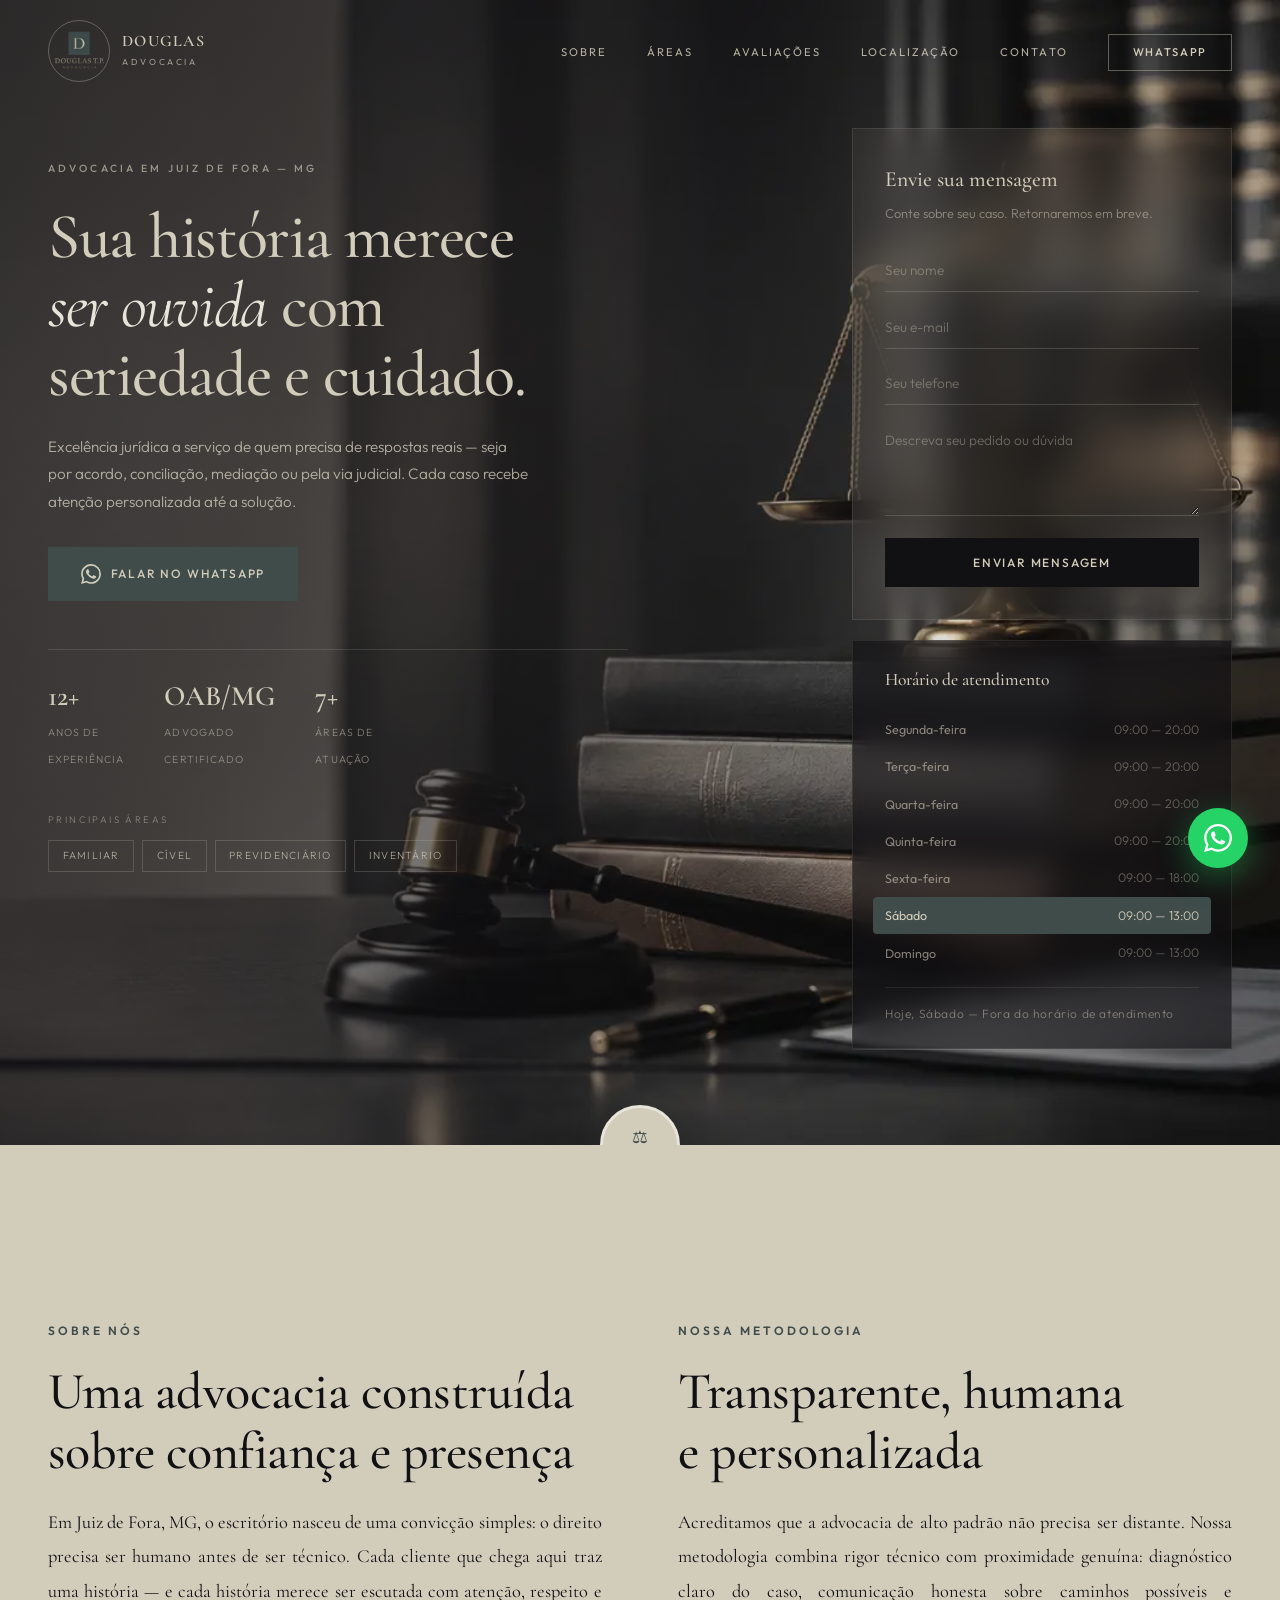
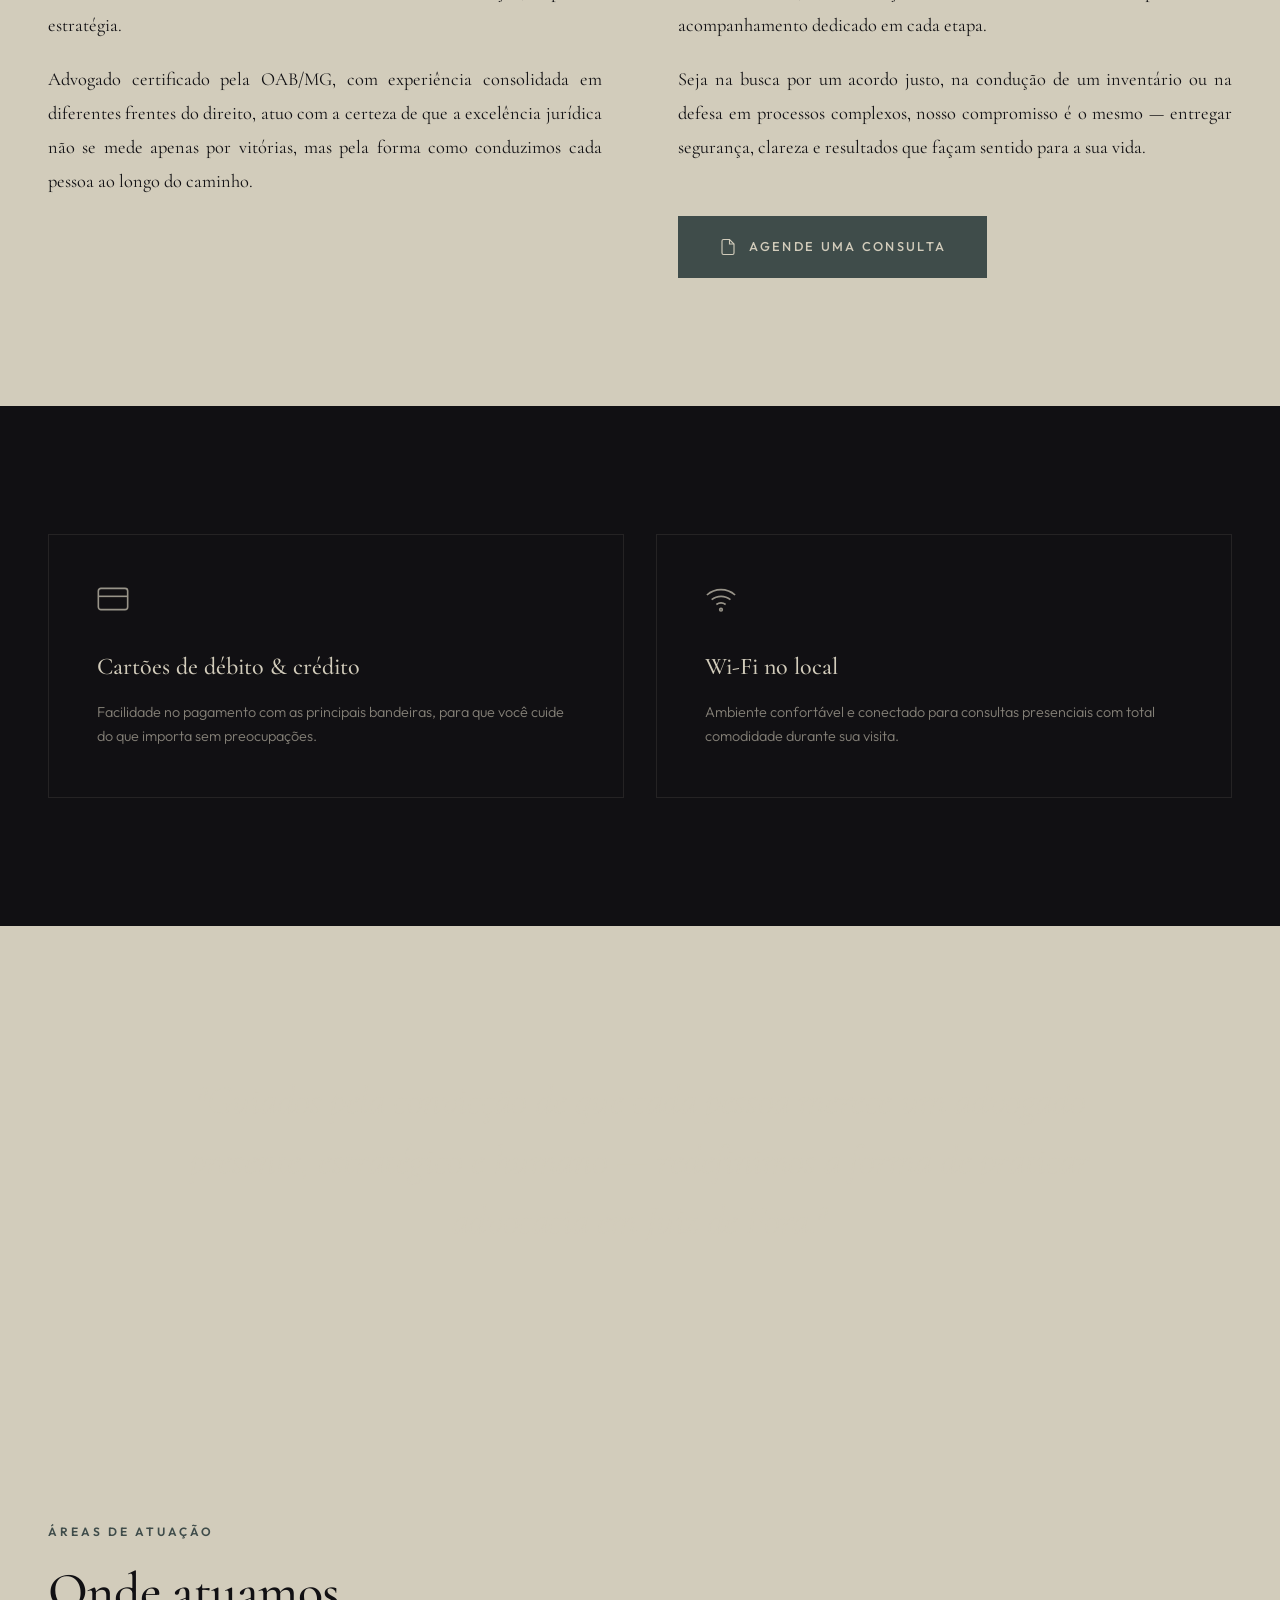
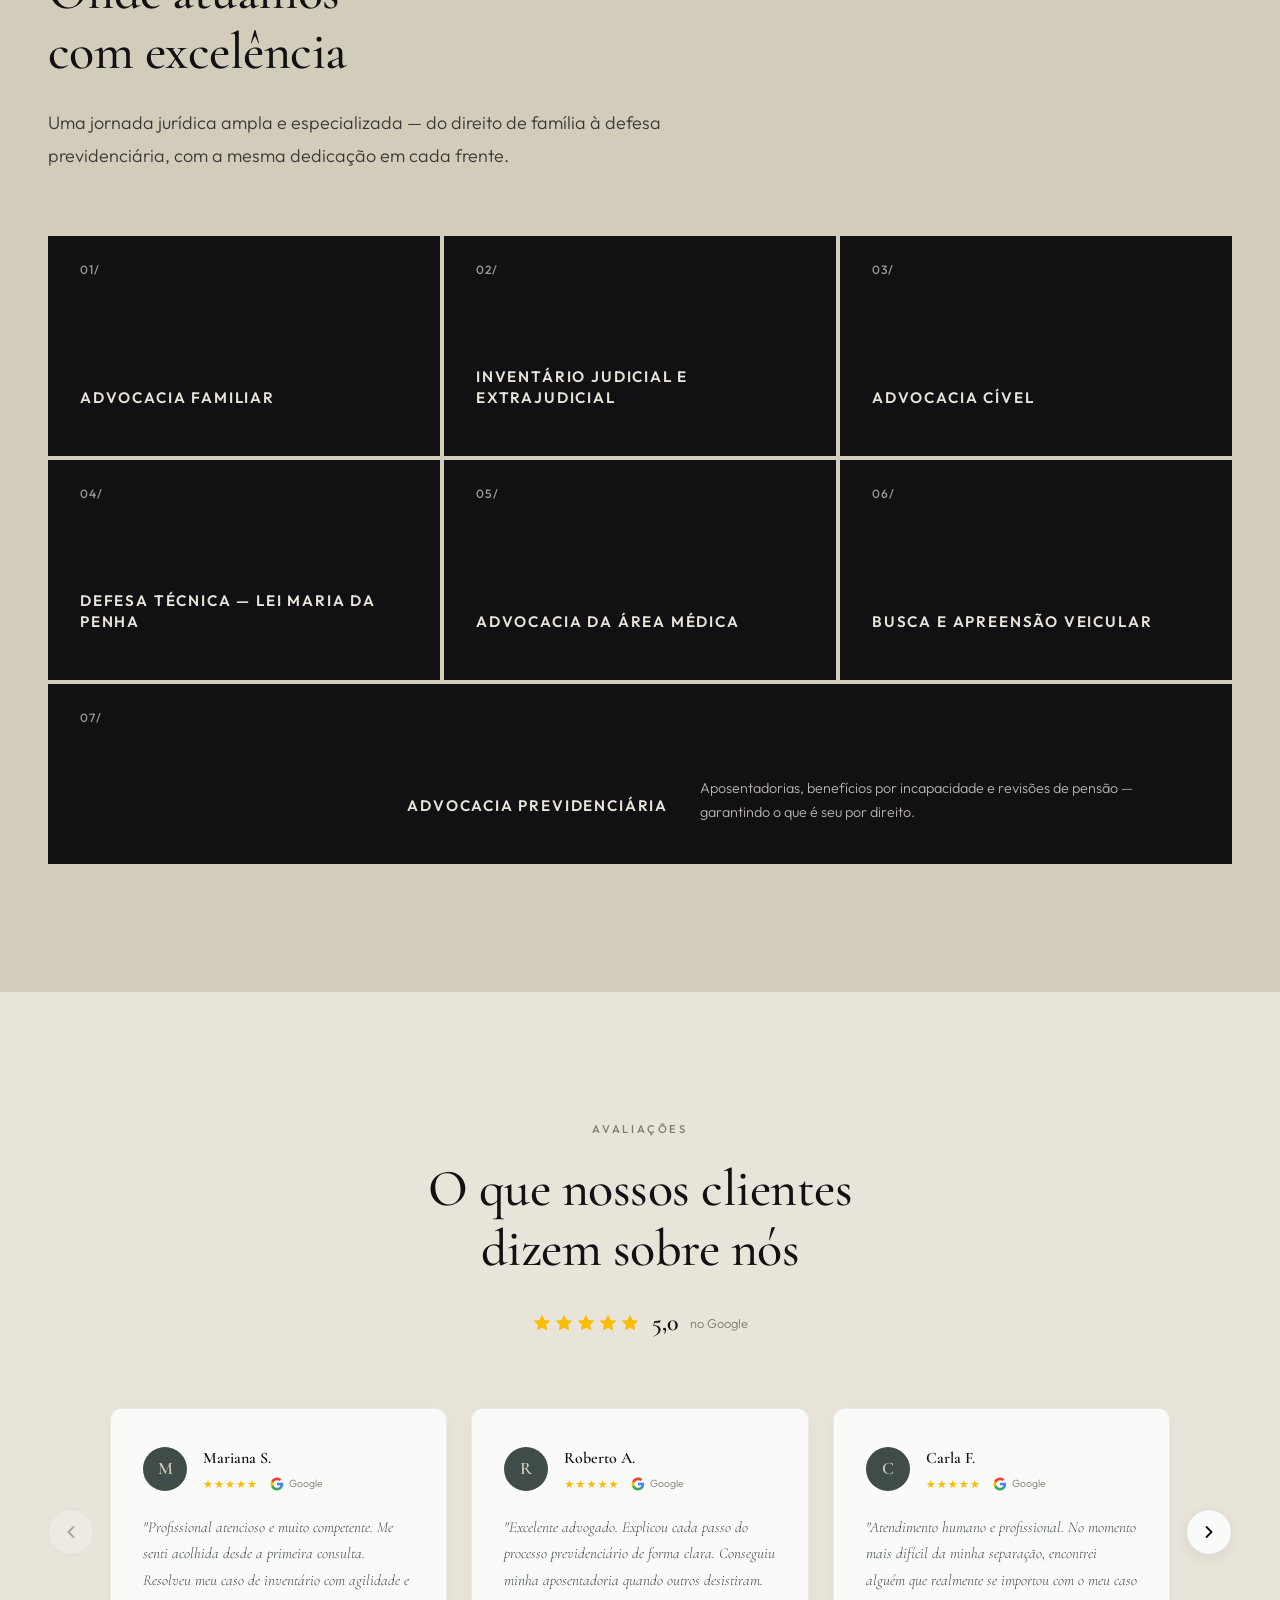
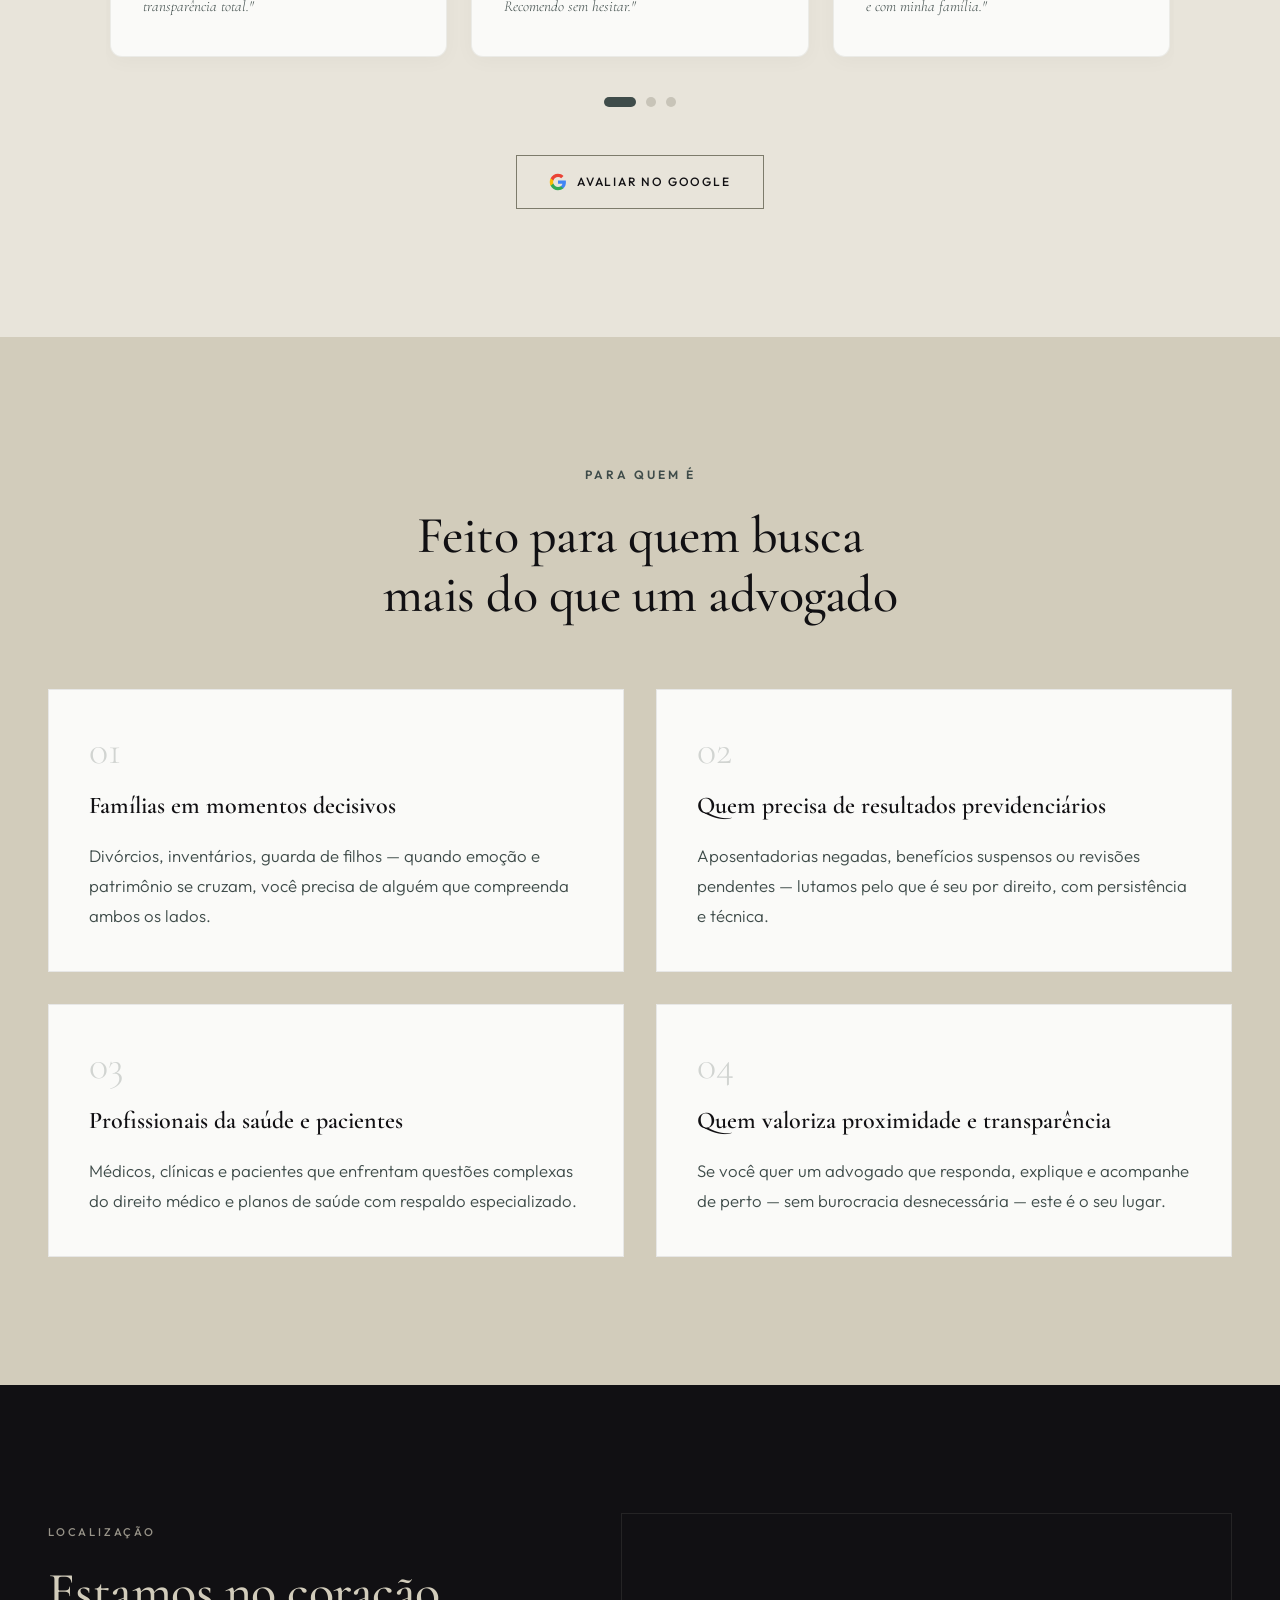
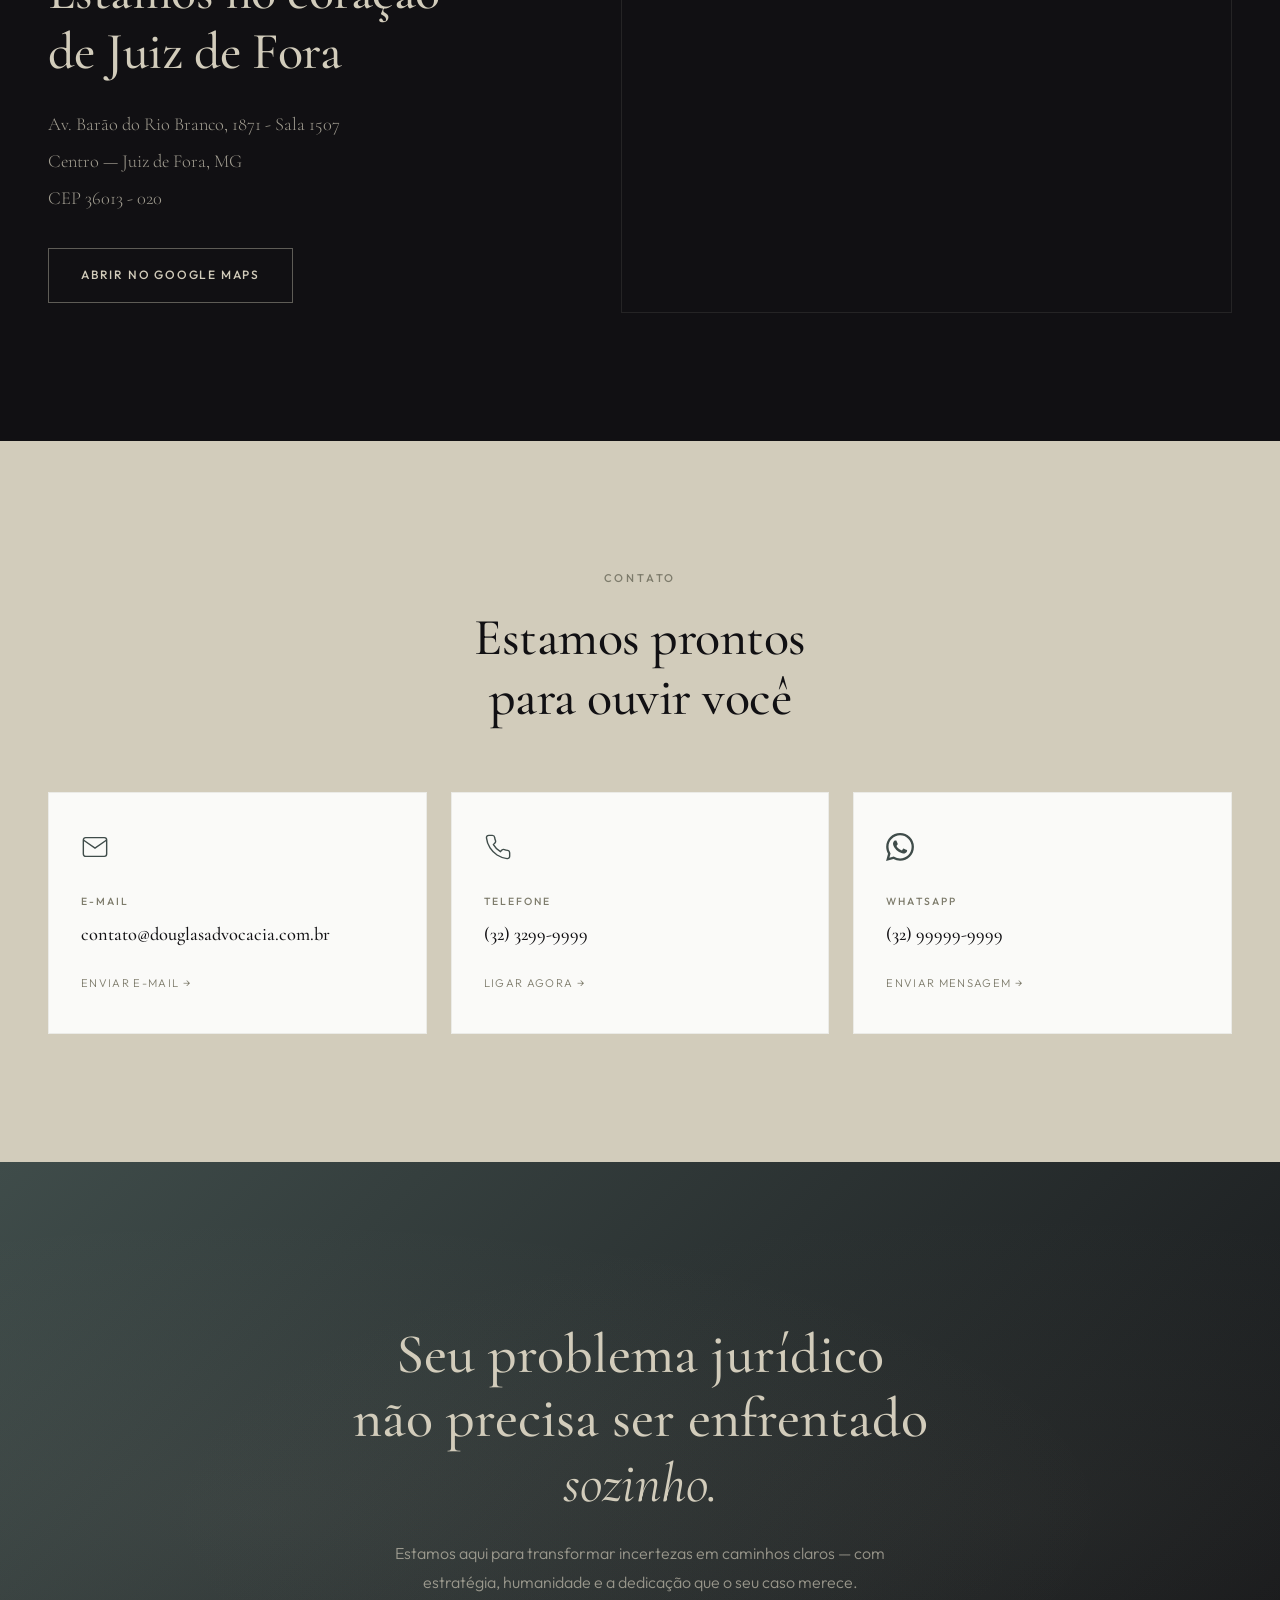
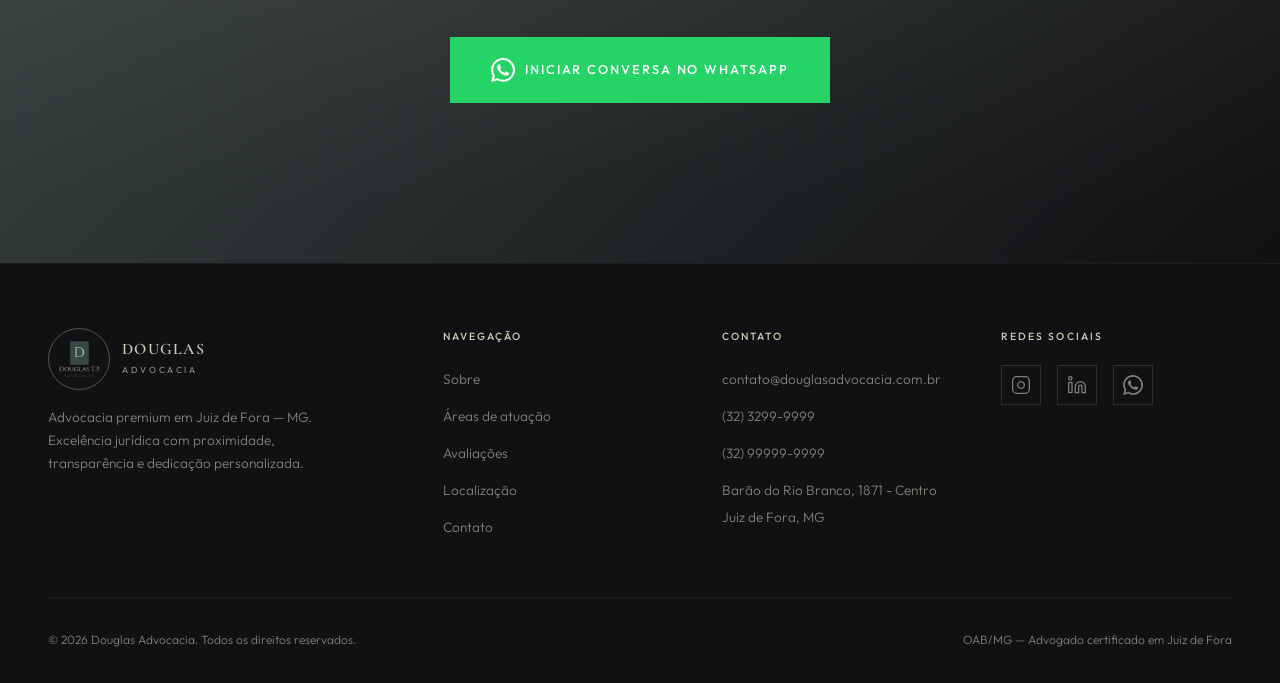
==== commit 7cc980aa: "Update localization footer" ====
--- a/index.html
+++ b/index.html
@@ -490,7 +490,7 @@
             <li><a href="mailto:contato@douglasadvocacia.com.br">contato@douglasadvocacia.com.br</a></li>
             <li><a href="tel:+553232999999">(32) 3299-9999</a></li>
             <li><a href="https://wa.me/5532999999999" target="_blank" rel="noopener">(32) 99999-9999</a></li>
-            <li>Av. Barão do Rio Branco, 1871 - Centro <br>Juiz de Fora, MG</li>
+            <li><a href="https://maps.app.goo.gl/GSZrpVv3tagCHHSK9" target="_blank" rel="noopener">Barão do Rio Branco, 1871 - Centro<br>Juiz de Fora, MG</a></li>
           </ul>
         </div>
         <div class="footer__social">
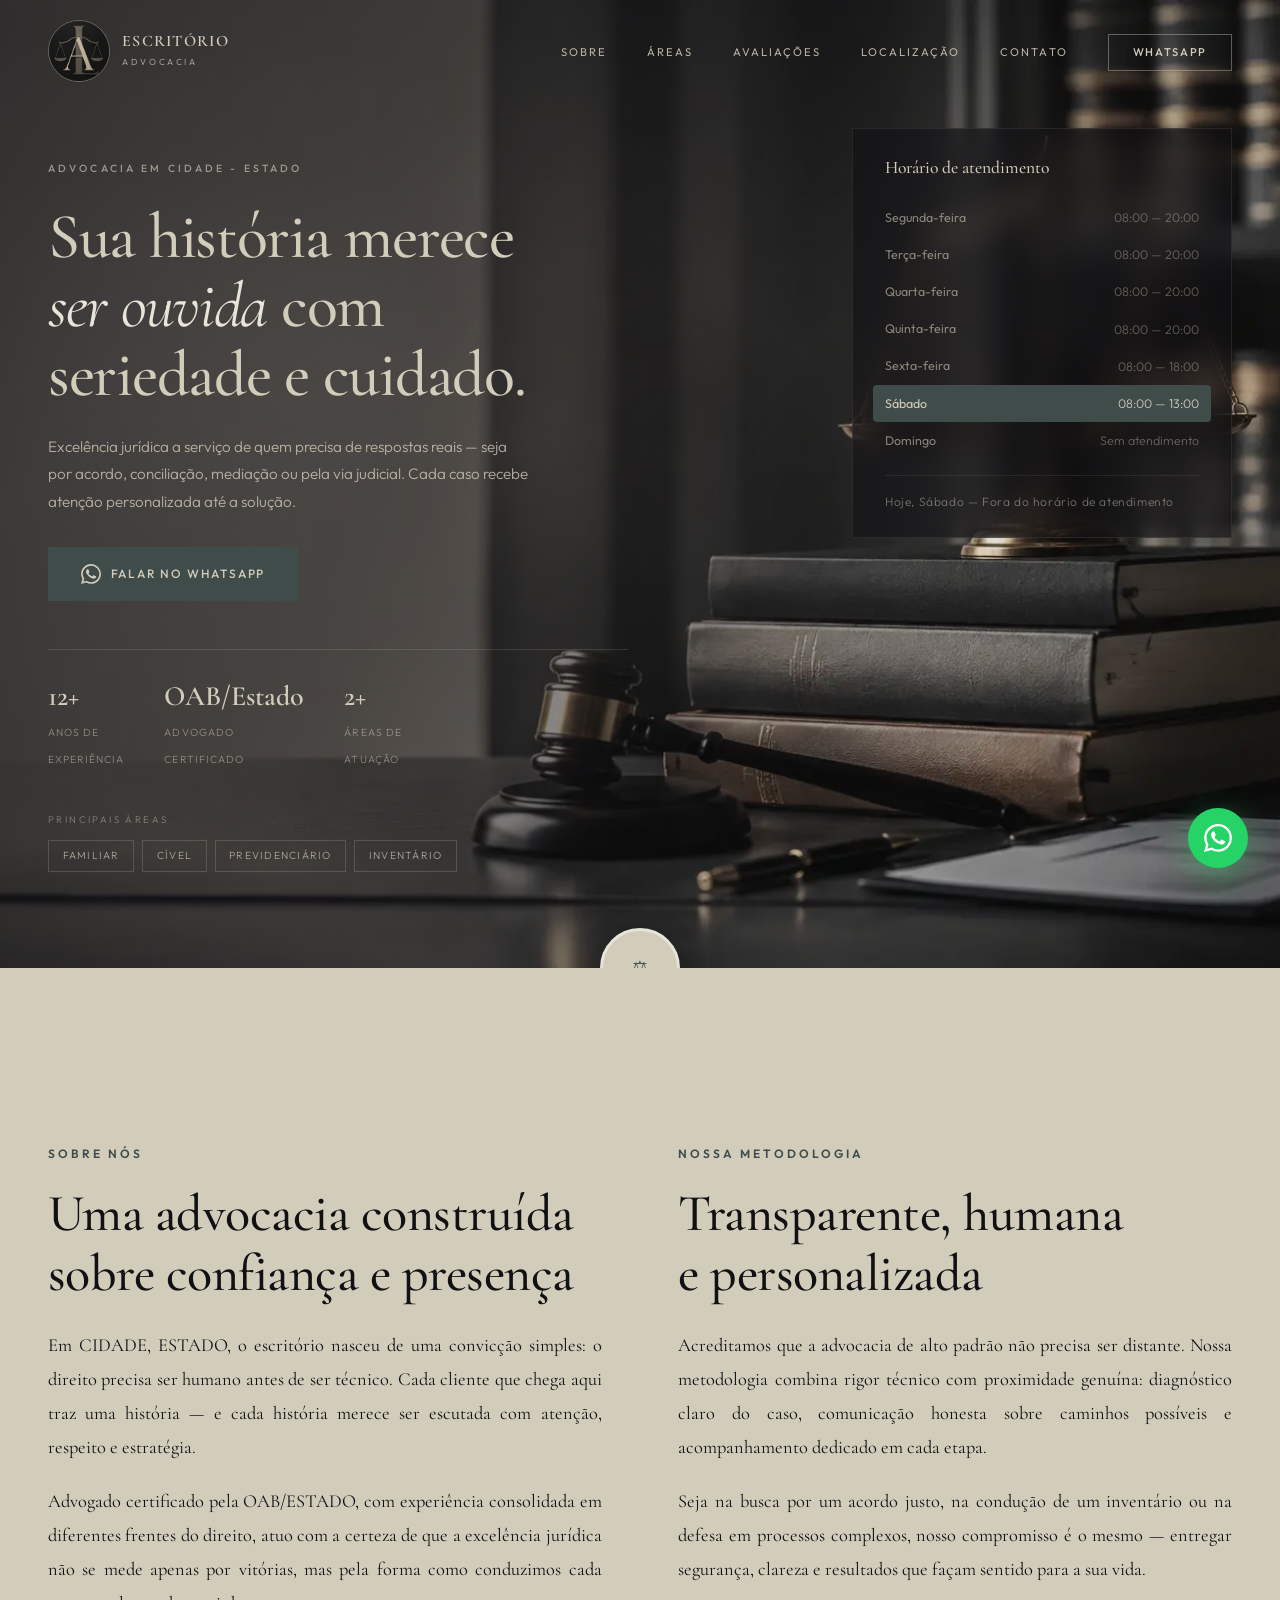
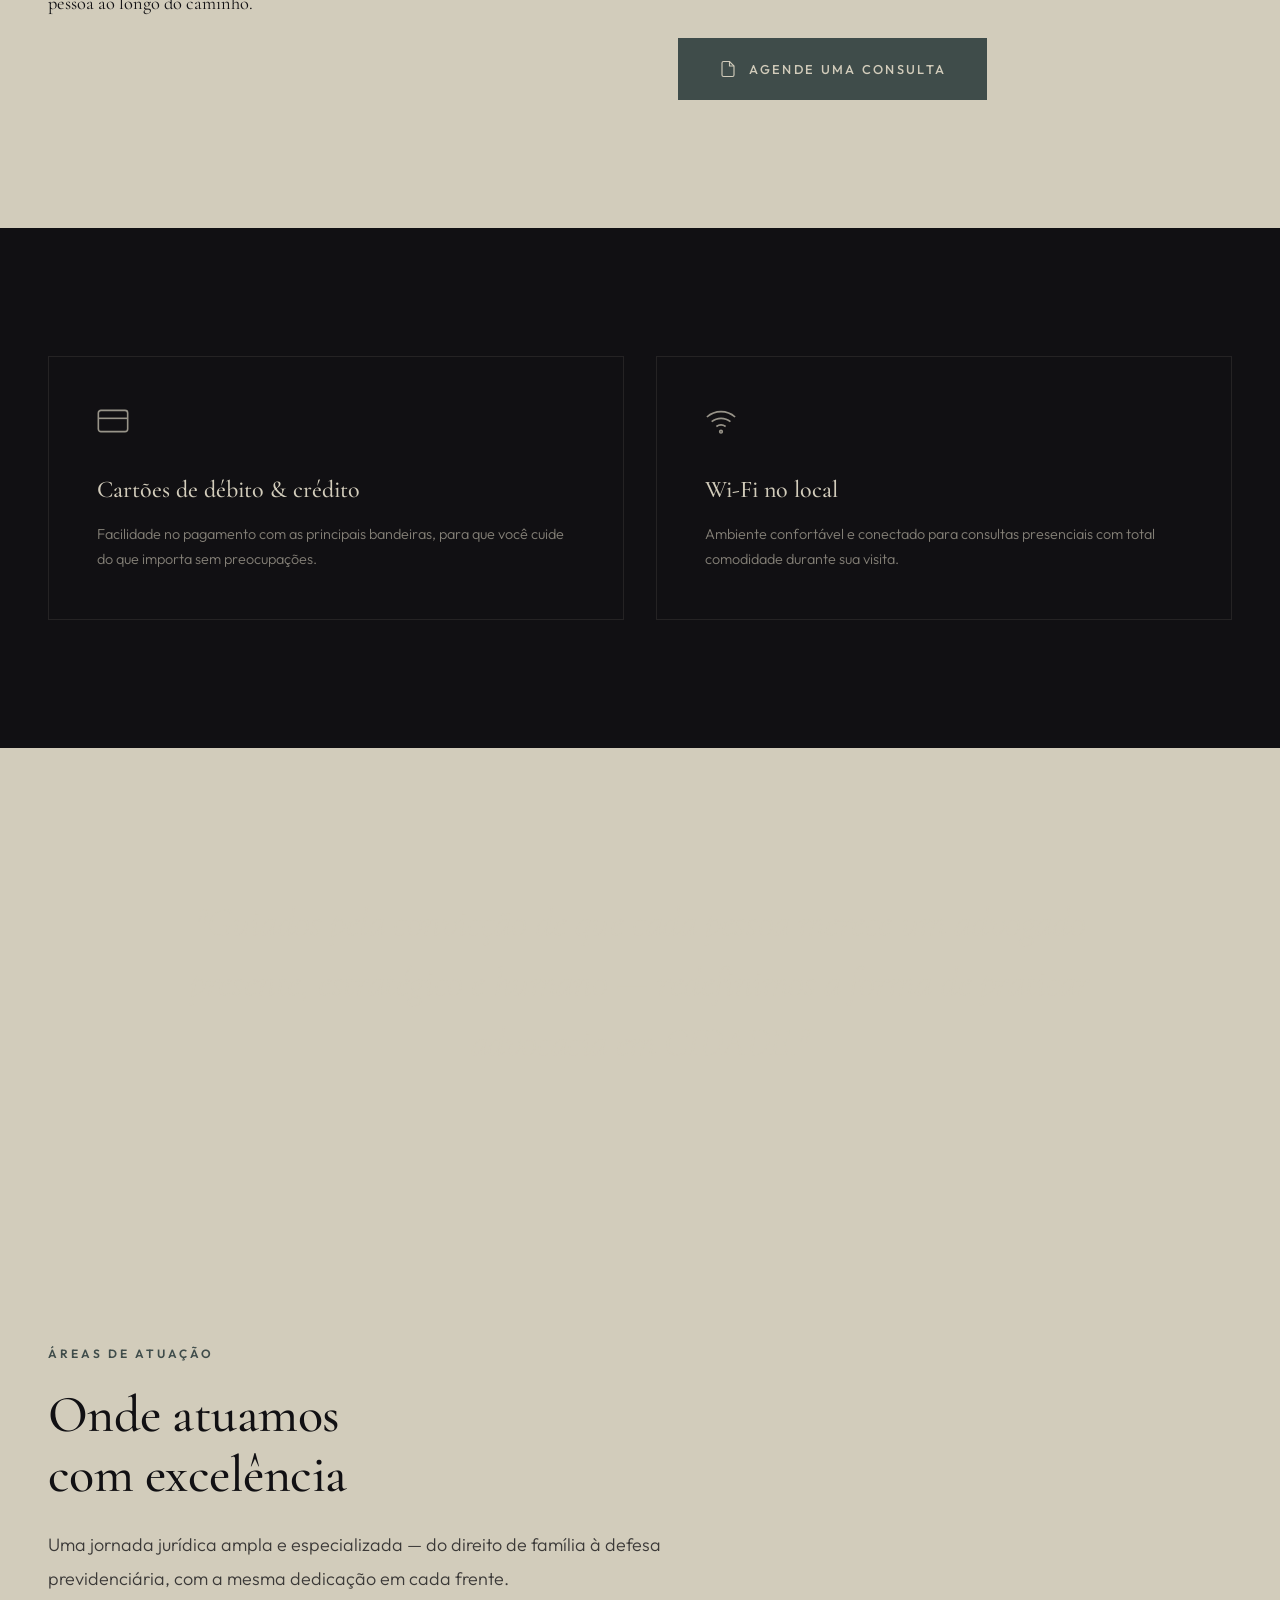
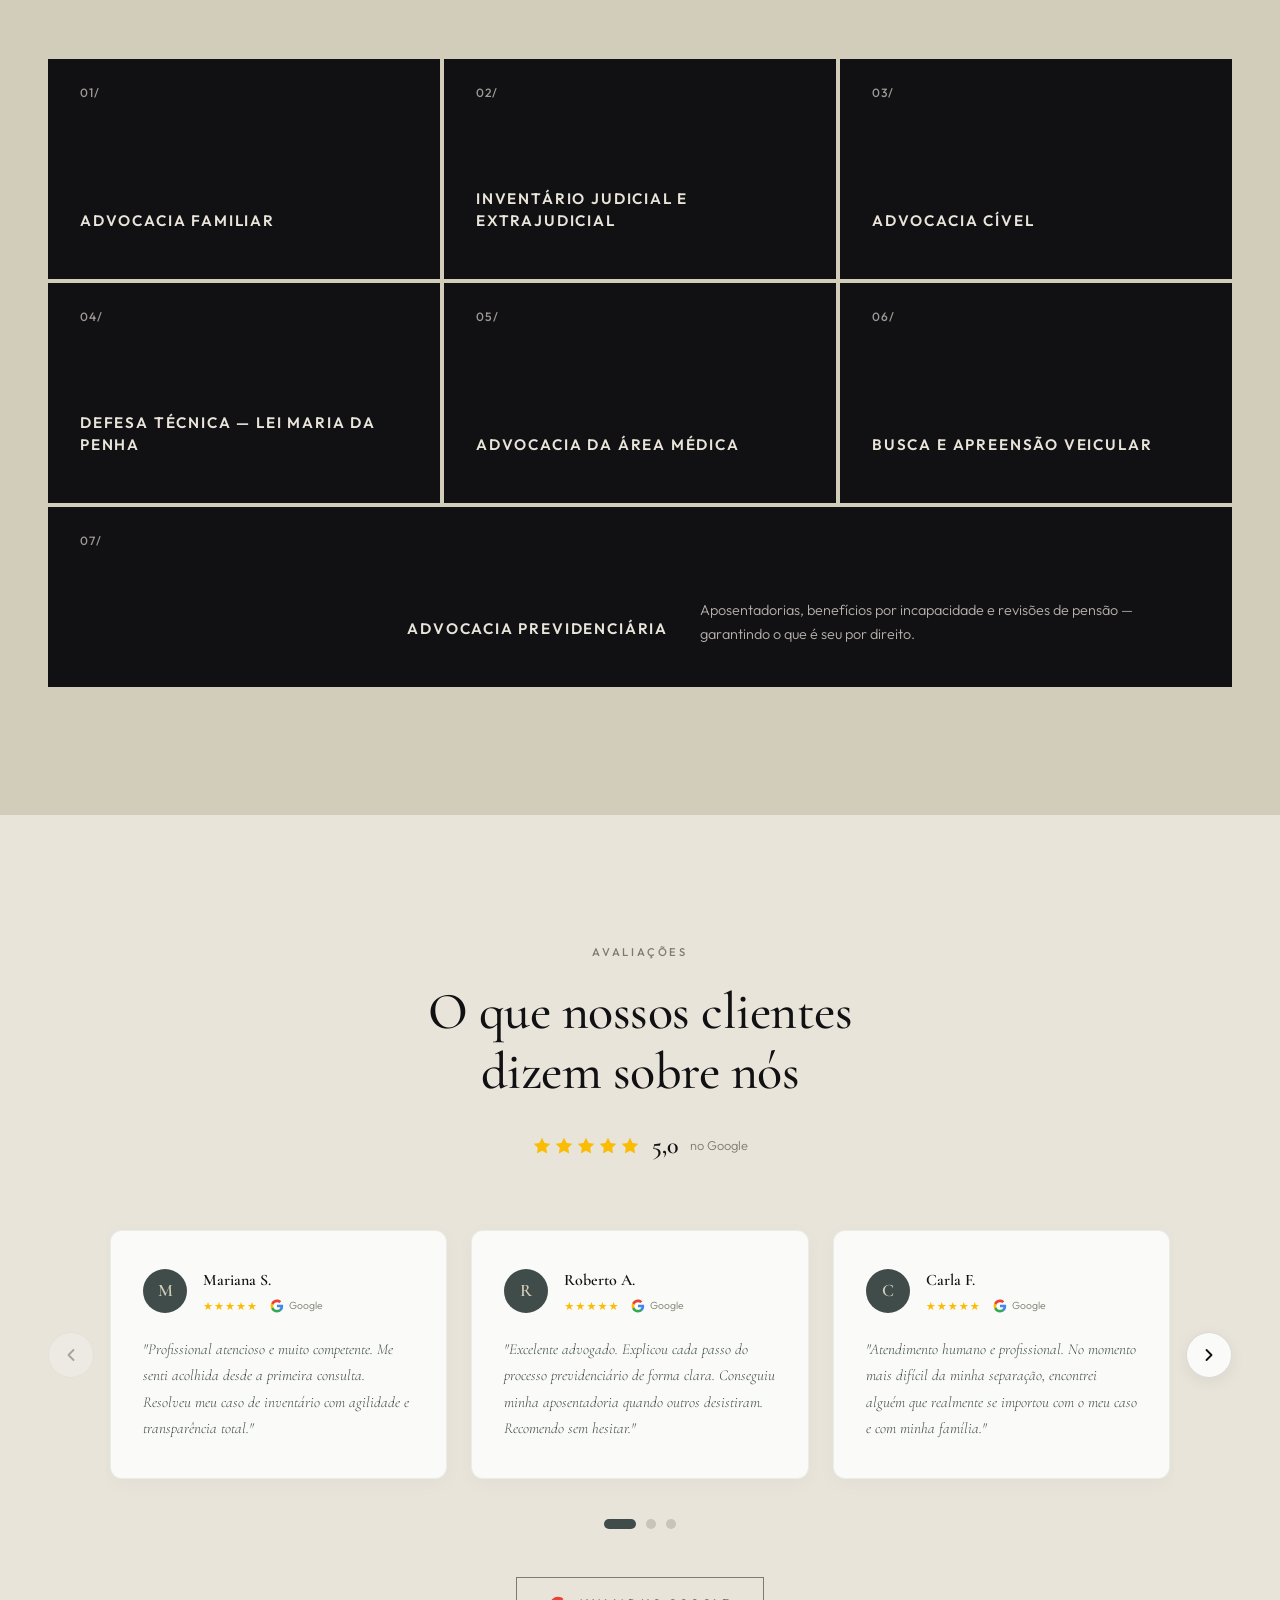
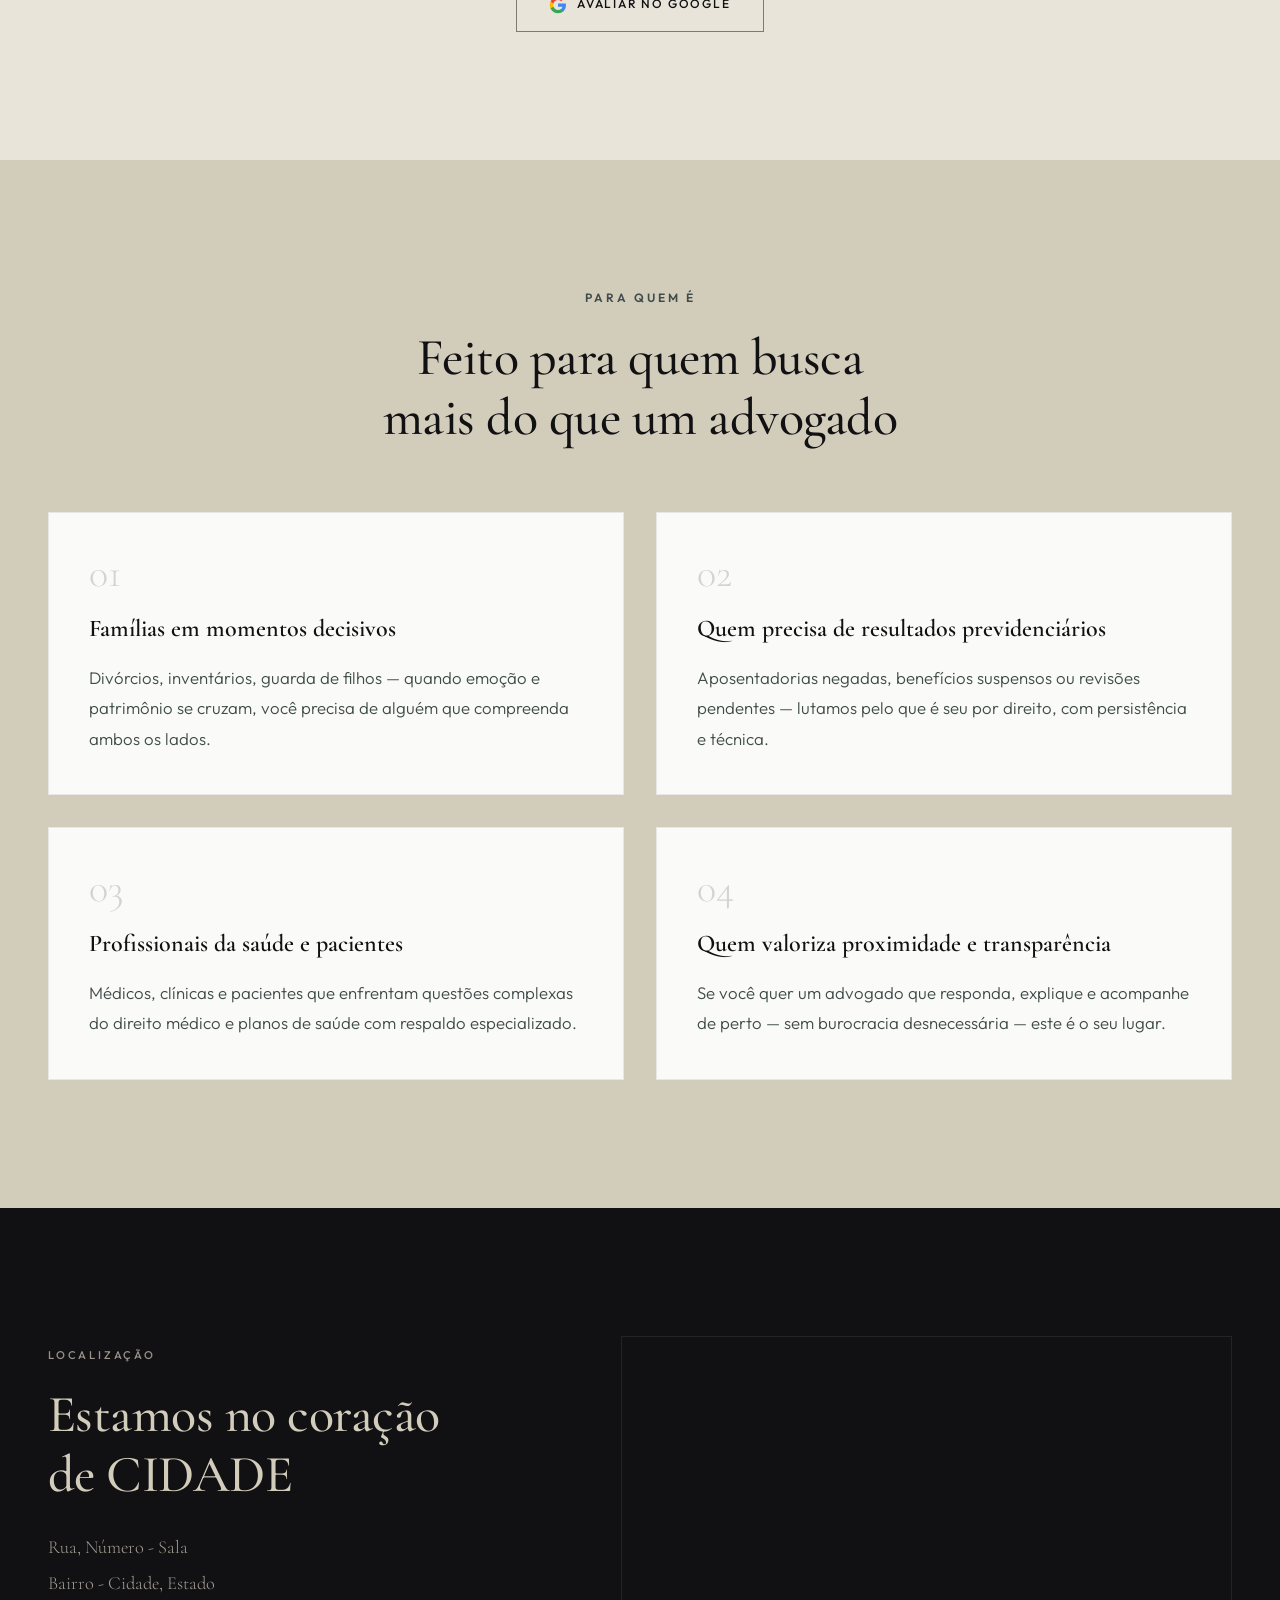
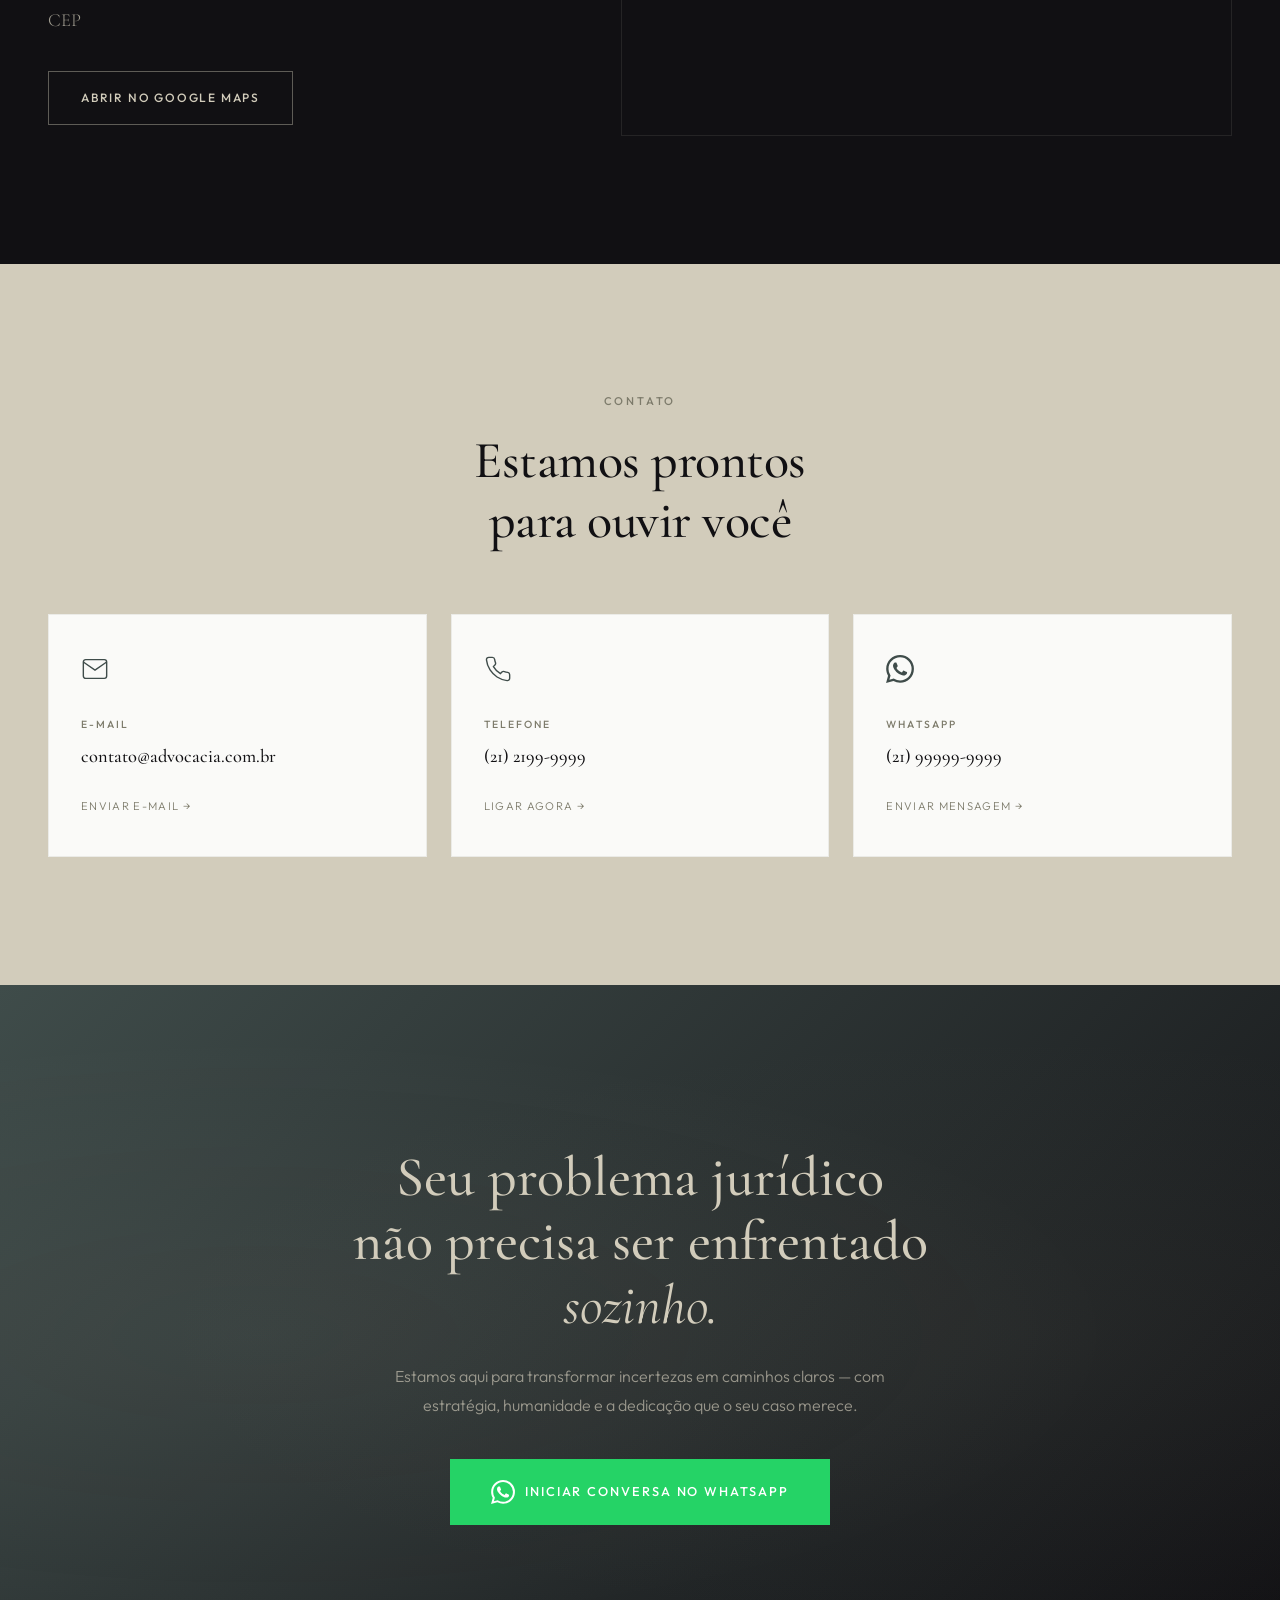
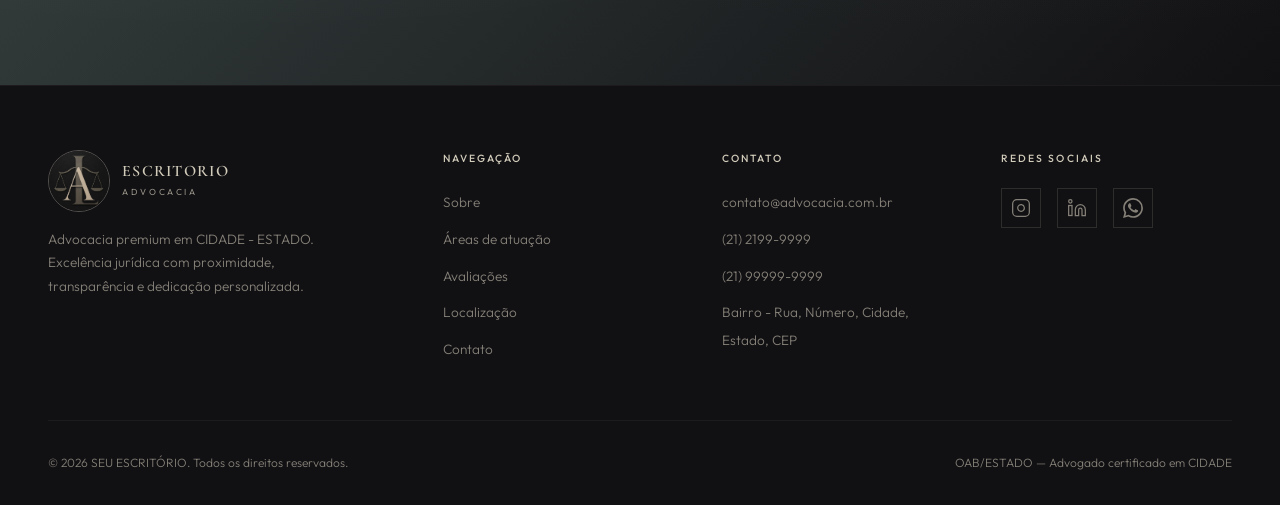
==== commit 7df546b1: "Retirada de formulário  e retirada de imagens desnecessárias - Reformulação de CSS e JS" ====
--- a/index.html
+++ b/index.html
@@ -3,8 +3,8 @@
 <head>
   <meta charset="UTF-8">
   <meta name="viewport" content="width=device-width, initial-scale=1.0">
-  <meta name="description" content="Advocacia premium em Juiz de Fora — MG. Atendimento humano, estratégico e personalizado para resolver seu caso com excelência.">
-  <title>Douglas Advocacia | Juiz de Fora — MG</title>
+  <meta name="description" content="Advocacia premium em CIDADE — ESTADO. Atendimento humano, estratégico e personalizado para resolver seu caso com excelência.">
+  <title>Advocacia | Cidade — Estado</title>
   <link rel="preconnect" href="https://fonts.googleapis.com">
   <link rel="preconnect" href="https://fonts.gstatic.com" crossorigin>
   <link href="https://fonts.googleapis.com/css2?family=Cormorant+Garamond:ital,wght@0,400;0,500;0,600;0,700;1,400&family=Outfit:wght@300;400;500;600&display=swap" rel="stylesheet">
@@ -16,8 +16,8 @@
   <header class="header" id="header">
     <nav class="nav container">
       <a href="#" class="nav__logo">
-        <img src="assets/icon2.webp" alt="Douglas Advocacia Logo" class="nav__logo-img">
-        <span class="nav__logo-text">Douglas<br><small>Advocacia</small></span>
+        <img src="assets/icon2.webp" alt="Advocacia Logo" class="nav__logo-img">
+        <span class="nav__logo-text">Escritório<br><small>Advocacia</small></span>
       </a>
       <button class="nav__toggle" id="navToggle" aria-label="Abrir menu">
         <span></span><span></span><span></span>
@@ -41,7 +41,7 @@
     </div>
     <div class="hero__content container">
       <div class="hero__text reveal">
-        <p class="hero__eyebrow">Advocacia em Juiz de Fora — MG</p>
+        <p class="hero__eyebrow">Advocacia em Cidade - Estado</p>
         <h1 class="hero__title">Sua história merece<br><em>ser ouvida</em> com<br>seriedade e cuidado.</h1>
         <p class="hero__subtitle">Excelência jurídica a serviço de quem precisa de respostas reais — seja por acordo, conciliação, mediação ou pela via judicial. Cada caso recebe atenção personalizada até a solução.</p>
         <div class="hero__actions">
@@ -56,11 +56,11 @@
             <span class="hero__stat-label">Anos de<br>experiência</span>
           </div>
           <div class="hero__stat">
-            <span class="hero__stat-number">OAB/MG</span>
+            <span class="hero__stat-number">OAB/Estado</span>
             <span class="hero__stat-label">Advogado<br>certificado</span>
           </div>
           <div class="hero__stat">
-            <span class="hero__stat-number">7+</span>
+            <span class="hero__stat-number">2+</span>
             <span class="hero__stat-label">Áreas de<br>atuação</span>
           </div>
         </div>
@@ -75,33 +75,16 @@
         </div>
       </div>
       <div class="hero__sidebar reveal reveal--delay">
-        <form class="contact-form" id="heroForm">
-          <h3 class="contact-form__title">Envie sua mensagem</h3>
-          <p class="contact-form__desc">Conte sobre seu caso. Retornaremos em breve.</p>
-          <div class="form-group">
-            <input type="text" id="formName" name="name" placeholder="Seu nome" required autocomplete="name">
-          </div>
-          <div class="form-group">
-            <input type="email" id="formEmail" name="email" placeholder="Seu e-mail" required autocomplete="email">
-          </div>
-          <div class="form-group">
-            <input type="tel" id="formPhone" name="phone" placeholder="Seu telefone" required autocomplete="tel">
-          </div>
-          <div class="form-group">
-            <textarea id="formMessage" name="message" placeholder="Descreva seu pedido ou dúvida" rows="4" required></textarea>
-          </div>
-          <button type="submit" class="btn btn--submit">Enviar mensagem</button>
-        </form>
         <div class="hours-widget" id="hoursWidget">
           <h3 class="hours-widget__title">Horário de atendimento</h3>
           <ul class="hours-widget__list">
-            <li data-day="1"><span>Segunda-feira</span><span>09:00 — 20:00</span></li>
-            <li data-day="2"><span>Terça-feira</span><span>09:00 — 20:00</span></li>
-            <li data-day="3"><span>Quarta-feira</span><span>09:00 — 20:00</span></li>
-            <li data-day="4"><span>Quinta-feira</span><span>09:00 — 20:00</span></li>
-            <li data-day="5"><span>Sexta-feira</span><span>09:00 — 18:00</span></li>
-            <li data-day="6"><span>Sábado</span><span>09:00 — 13:00</span></li>
-            <li data-day="0"><span>Domingo</span><span>09:00 — 13:00</span></li>
+            <li data-day="1"><span>Segunda-feira</span><span>08:00 — 20:00</span></li>
+            <li data-day="2"><span>Terça-feira</span><span>08:00 — 20:00</span></li>
+            <li data-day="3"><span>Quarta-feira</span><span>08:00 — 20:00</span></li>
+            <li data-day="4"><span>Quinta-feira</span><span>08:00 — 20:00</span></li>
+            <li data-day="5"><span>Sexta-feira</span><span>08:00 — 18:00</span></li>
+            <li data-day="6"><span>Sábado</span><span>08:00 — 13:00</span></li>
+            <li data-day="0"><span>Domingo</span><span>Sem atendimento</span></li>
           </ul>
           <p class="hours-widget__today" id="hoursToday"></p>
         </div>
@@ -110,7 +93,7 @@
     <div class="hero__seal">
       <div class="seal">
         <span class="seal__icon">⚖</span>
-        <span class="seal__text">D A</span>
+        <span class="seal__text"></span>
       </div>
     </div>
   </section>
@@ -122,8 +105,8 @@
         <div class="about__col reveal">
           <span class="section__eyebrow">Sobre nós</span>
           <h2 class="section__title">Uma advocacia construída<br>sobre confiança e presença</h2>
-          <p class="about__text">Em Juiz de Fora, MG, o escritório nasceu de uma convicção simples: o direito precisa ser humano antes de ser técnico. Cada cliente que chega aqui traz uma história — e cada história merece ser escutada com atenção, respeito e estratégia.</p>
-          <p class="about__text">Advogado certificado pela OAB/MG, com experiência consolidada em diferentes frentes do direito, atuo com a certeza de que a excelência jurídica não se mede apenas por vitórias, mas pela forma como conduzimos cada pessoa ao longo do caminho.</p>
+          <p class="about__text">Em CIDADE, ESTADO, o escritório nasceu de uma convicção simples: o direito precisa ser humano antes de ser técnico. Cada cliente que chega aqui traz uma história — e cada história merece ser escutada com atenção, respeito e estratégia.</p>
+          <p class="about__text">Advogado certificado pela OAB/ESTADO, com experiência consolidada em diferentes frentes do direito, atuo com a certeza de que a excelência jurídica não se mede apenas por vitórias, mas pela forma como conduzimos cada pessoa ao longo do caminho.</p>
         </div>
         <div class="about__col reveal reveal--delay">
           <span class="section__eyebrow">Nossa metodologia</span>
@@ -166,7 +149,7 @@
     <div class="quote-banner__bg"></div>
     <div class="container">
       <blockquote class="quote-banner__text reveal">
-        "Guiados pela convicção de que cada pessoa merece um advogado presente, estratégico e humano — redefinimos a forma de praticar advocacia em Juiz de Fora."
+        "Guiados pela convicção de que cada pessoa merece um advogado presente, estratégico e humano — redefinimos a forma de praticar advocacia em CIDADE."
       </blockquote>
     </div>
   </section>
@@ -310,7 +293,7 @@
                   </div>
                 </div>
               </div>
-              <p class="review-card__text">"Excelência no atendimento e agilidade inacreditável. O Dr. Douglas resolveu uma questão contratual complexa com muita lucidez e estratégia. Nota 10!"</p>
+              <p class="review-card__text">"Excelência no atendimento e agilidade inacreditável. O SEU NOME resolveu uma questão contratual complexa com muita lucidez e estratégia. Nota 10!"</p>
             </article>
 
             <article class="review-card">
@@ -327,7 +310,7 @@
                   </div>
                 </div>
               </div>
-              <p class="review-card__text">"Profissional extremamente capacitado e transparente. Sempre disponível para esclarecer dúvidas e dar o direcionamento correto. Super recomendo em Juiz de Fora!"</p>
+              <p class="review-card__text">"Profissional extremamente capacitado e transparente. Sempre disponível para esclarecer dúvidas e dar o direcionamento correto. Super recomendo em CIDADE!"</p>
             </article>
           </div>
         </div>
@@ -386,26 +369,26 @@
       <div class="location__grid">
         <div class="location__info reveal">
           <span class="section__eyebrow section__eyebrow--light">Localização</span>
-          <h2 class="section__title section__title--light">Estamos no coração<br>de Juiz de Fora</h2>
+          <h2 class="section__title section__title--light">Estamos no coração<br>de CIDADE</h2>
           <address class="location__address">
-            <p>Av. Barão do Rio Branco, 1871 - Sala 1507</p>
-            <p>Centro — Juiz de Fora, MG</p>
-            <p>CEP 36013 - 020</p>
+            <p>Rua, Número - Sala</p>
+            <p>Bairro - Cidade, Estado</p>
+            <p>CEP</p>
           </address>
-          <a href="https://maps.app.goo.gl/GSZrpVv3tagCHHSK9" class="btn btn--ghost-light" target="_blank" rel="noopener">
+          <a href="https://maps.app.goo.gl/iFPb47ARZjFEb6PQA" class="btn btn--ghost-light" target="_blank" rel="noopener">
             Abrir no Google Maps
           </a>
         </div>
         <div class="location__map reveal reveal--delay">
           <iframe
-            src="https://www.google.com/maps/embed?pb=!1m18!1m12!1m3!1d3705.5637149089475!2d-43.350009163584666!3d-21.758433406195884!2m3!1f0!2f0!3f0!3m2!1i1024!2i768!4f13.1!3m3!1m2!1s0x989c9f6b133315%3A0x2aaa7ac2b42498a1!2sAv.%20Bar%C3%A3o%20do%20Rio%20Branco%2C%201871%20-%20Centro%2C%20Juiz%20de%20Fora%20-%20MG%2C%2041615-001!5e0!3m2!1spt-BR!2sbr!4v1786381215396!5m2!1spt-BR!2sbr"
+            src="https://www.google.com/maps/embed?pb=!1m18!1m12!1m3!1d35126.81321303807!2d-43.20438972948895!3d-22.97259986934127!2m3!1f0!2f0!3f0!3m2!1i1024!2i768!4f13.1!3m3!1m2!1s0x9bd523d20f9c53%3A0x693c6132635e6b0d!2sCopacabana%2C%20Rio%20de%20Janeiro%20-%20RJ!5e1!3m2!1spt-BR!2sbr!4v1786576736109!5m2!1spt-BR!2sbr" 
             width="100%"
             height="100%"
             style="border:0;"
             allowfullscreen=""
             loading="lazy"
             referrerpolicy="no-referrer-when-downgrade"
-            title="Localização do escritório em Juiz de Fora">
+            title="Localização do escritório">
           </iframe>
         </div>
       </div>
@@ -420,28 +403,28 @@
         <h2 class="section__title">Estamos prontos<br>para ouvir você</h2>
       </div>
       <div class="contact__grid">
-        <a href="mailto:contato@douglasadvocacia.com.br" class="contact-card reveal">
+        <a href="mailto:contato@advocacia.com.br" class="contact-card reveal">
           <div class="contact-card__icon">
             <svg width="28" height="28" viewBox="0 0 24 24" fill="none" stroke="currentColor" stroke-width="1.2"><path d="M4 4h16c1.1 0 2 .9 2 2v12c0 1.1-.9 2-2 2H4c-1.1 0-2-.9-2-2V6c0-1.1.9-2 2-2z"/><polyline points="22,6 12,13 2,6"/></svg>
           </div>
           <h3 class="contact-card__title">E-mail</h3>
-          <p class="contact-card__value">contato@douglasadvocacia.com.br</p>
+          <p class="contact-card__value">contato@advocacia.com.br</p>
           <span class="contact-card__action">Enviar e-mail →</span>
         </a>
-        <a href="tel:+553232999999" class="contact-card reveal reveal--delay">
+        <a href="tel:+552121999999" class="contact-card reveal reveal--delay">
           <div class="contact-card__icon">
             <svg width="28" height="28" viewBox="0 0 24 24" fill="none" stroke="currentColor" stroke-width="1.2"><path d="M22 16.92v3a2 2 0 01-2.18 2 19.79 19.79 0 01-8.63-3.07 19.5 19.5 0 01-6-6 19.79 19.79 0 01-3.07-8.67A2 2 0 014.11 2h3a2 2 0 012 1.72 12.84 12.84 0 00.7 2.81 2 2 0 01-.45 2.11L8.09 9.91a16 16 0 006 6l1.27-1.27a2 2 0 012.11-.45 12.84 12.84 0 002.81.7A2 2 0 0122 16.92z"/></svg>
           </div>
           <h3 class="contact-card__title">Telefone</h3>
-          <p class="contact-card__value">(32) 3299-9999</p>
+          <p class="contact-card__value">(21) 2199-9999</p>
           <span class="contact-card__action">Ligar agora →</span>
         </a>
-        <a href="https://wa.me/5532999999999" class="contact-card reveal reveal--delay-2" target="_blank" rel="noopener">
+        <a href="https://wa.me/5521999999999" class="contact-card reveal reveal--delay-2" target="_blank" rel="noopener">
           <div class="contact-card__icon">
             <svg width="28" height="28" viewBox="0 0 24 24" fill="currentColor"><path d="M17.472 14.382c-.297-.149-1.758-.867-2.03-.967-.273-.099-.471-.148-.67.15-.197.297-.767.966-.94 1.164-.173.199-.347.223-.644.075-.297-.15-1.255-.463-2.39-1.475-.883-.788-1.48-1.761-1.653-2.059-.173-.297-.018-.458.13-.606.134-.133.298-.347.446-.52.149-.174.198-.298.298-.497.099-.198.05-.371-.025-.52-.075-.149-.669-1.612-.916-2.207-.242-.579-.487-.5-.669-.51-.173-.008-.371-.01-.57-.01-.198 0-.52.074-.792.372-.272.297-1.04 1.016-1.04 2.479 0 1.462 1.065 2.875 1.213 3.074.149.198 2.096 3.2 5.077 4.487.709.306 1.262.489 1.694.625.712.227 1.36.195 1.871.118.571-.085 1.758-.719 2.006-1.413.248-.694.248-1.289.173-1.413-.074-.124-.272-.198-.57-.347m-5.421 7.403h-.004a9.87 9.87 0 01-5.031-1.378l-.361-.214-3.741.982.998-3.648-.235-.374a9.86 9.86 0 01-1.51-5.26c.001-5.45 4.436-9.884 9.888-9.884 2.64 0 5.122 1.03 6.988 2.898a9.825 9.825 0 012.893 6.994c-.003 5.45-4.435 9.884-9.884 9.884m8.413-18.297A11.815 11.815 0 0012.05 0C5.495 0 .16 5.335.157 11.892c0 2.096.547 4.142 1.588 5.945L.057 24l6.305-1.654a11.882 11.882 0 005.683 1.448h.005c6.554 0 11.89-5.335 11.893-11.893a11.821 11.821 0 00-3.48-8.413z"/></svg>
           </div>
           <h3 class="contact-card__title">WhatsApp</h3>
-          <p class="contact-card__value">(32) 99999-9999</p>
+          <p class="contact-card__value">(21) 99999-9999</p>
           <span class="contact-card__action">Enviar mensagem →</span>
         </a>
       </div>
@@ -455,7 +438,7 @@
       <div class="final-cta__content reveal">
         <h2 class="final-cta__title">Seu problema jurídico<br>não precisa ser enfrentado<br><em>sozinho.</em></h2>
         <p class="final-cta__subtitle">Estamos aqui para transformar incertezas em caminhos claros — com estratégia, humanidade e a dedicação que o seu caso merece.</p>
-        <a href="https://wa.me/5532999999999?text=Ol%C3%A1%2C%20preciso%20de%20ajuda%20jur%C3%ADdica." class="btn btn--whatsapp btn--large" target="_blank" rel="noopener">
+        <a href="https://wa.me/5521999999999?text=Ol%C3%A1%2C%20preciso%20de%20ajuda%20jur%C3%ADdica." class="btn btn--whatsapp btn--large" target="_blank" rel="noopener">
           <svg width="24" height="24" viewBox="0 0 24 24" fill="currentColor"><path d="M17.472 14.382c-.297-.149-1.758-.867-2.03-.967-.273-.099-.471-.148-.67.15-.197.297-.767.966-.94 1.164-.173.199-.347.223-.644.075-.297-.15-1.255-.463-2.39-1.475-.883-.788-1.48-1.761-1.653-2.059-.173-.297-.018-.458.13-.606.134-.133.298-.347.446-.52.149-.174.198-.298.298-.497.099-.198.05-.371-.025-.52-.075-.149-.669-1.612-.916-2.207-.242-.579-.487-.5-.669-.51-.173-.008-.371-.01-.57-.01-.198 0-.52.074-.792.372-.272.297-1.04 1.016-1.04 2.479 0 1.462 1.065 2.875 1.213 3.074.149.198 2.096 3.2 5.077 4.487.709.306 1.262.489 1.694.625.712.227 1.36.195 1.871.118.571-.085 1.758-.719 2.006-1.413.248-.694.248-1.289.173-1.413-.074-.124-.272-.198-.57-.347m-5.421 7.403h-.004a9.87 9.87 0 01-5.031-1.378l-.361-.214-3.741.982.998-3.648-.235-.374a9.86 9.86 0 01-1.51-5.26c.001-5.45 4.436-9.884 9.888-9.884 2.64 0 5.122 1.03 6.988 2.898a9.825 9.825 0 012.893 6.994c-.003 5.45-4.435 9.884-9.884 9.884m8.413-18.297A11.815 11.815 0 0012.05 0C5.495 0 .16 5.335.157 11.892c0 2.096.547 4.142 1.588 5.945L.057 24l6.305-1.654a11.882 11.882 0 005.683 1.448h.005c6.554 0 11.89-5.335 11.893-11.893a11.821 11.821 0 00-3.48-8.413z"/></svg>
           Iniciar conversa no WhatsApp
         </a>
@@ -469,10 +452,10 @@
       <div class="footer__grid">
         <div class="footer__brand">
           <a href="#" class="footer__logo">
-            <img src="assets/icon.webp" alt="Douglas Advocacia Logo" class="nav__logo-img">
-            <span class="nav__logo-text">Douglas<br><small>Advocacia</small></span>
+            <img src="assets/icon2.webp" alt="Advocacia Logo" class="nav__logo-img">
+            <span class="nav__logo-text">ESCRITORIO<br><small>Advocacia</small></span>
           </a>
-          <p class="footer__desc">Advocacia premium em Juiz de Fora — MG. Excelência jurídica com proximidade, transparência e dedicação personalizada.</p>
+          <p class="footer__desc">Advocacia premium em CIDADE - ESTADO. Excelência jurídica com proximidade, transparência e dedicação personalizada.</p>
         </div>
         <div class="footer__links">
           <h4>Navegação</h4>
@@ -487,10 +470,10 @@
         <div class="footer__contact">
           <h4>Contato</h4>
           <ul>
-            <li><a href="mailto:contato@douglasadvocacia.com.br">contato@douglasadvocacia.com.br</a></li>
-            <li><a href="tel:+553232999999">(32) 3299-9999</a></li>
-            <li><a href="https://wa.me/5532999999999" target="_blank" rel="noopener">(32) 99999-9999</a></li>
-            <li><a href="https://maps.app.goo.gl/GSZrpVv3tagCHHSK9" target="_blank" rel="noopener">Barão do Rio Branco, 1871 - Centro<br>Juiz de Fora, MG</a></li>
+            <li><a href="mailto:contato@advocacia.com.br">contato@advocacia.com.br</a></li>
+            <li><a href="tel:+552121999999">(21) 2199-9999</a></li>
+            <li><a href="https://wa.me/5521999999999" target="_blank" rel="noopener">(21) 99999-9999</a></li>
+            <li><a href="https://maps.app.goo.gl/GSZrpVv3tagCHHSK9" target="_blank" rel="noopener">Bairro - Rua, Número, Cidade, Estado, CEP</a></li>
           </ul>
         </div>
         <div class="footer__social">
@@ -502,15 +485,15 @@
             <a href="https://linkedin.com" target="_blank" rel="noopener" aria-label="LinkedIn">
               <svg width="20" height="20" viewBox="0 0 24 24" fill="none" stroke="currentColor" stroke-width="1.5"><path d="M16 8a6 6 0 016 6v7h-4v-7a2 2 0 00-2-2 2 2 0 00-2 2v7h-4v-7a6 6 0 016-6z"/><rect x="2" y="9" width="4" height="12"/><circle cx="4" cy="4" r="2"/></svg>
             </a>
-            <a href="https://wa.me/5532999999999" target="_blank" rel="noopener" aria-label="WhatsApp">
+            <a href="https://wa.me/5521999999999" target="_blank" rel="noopener" aria-label="WhatsApp">
               <svg width="20" height="20" viewBox="0 0 24 24" fill="currentColor"><path d="M17.472 14.382c-.297-.149-1.758-.867-2.03-.967-.273-.099-.471-.148-.67.15-.197.297-.767.966-.94 1.164-.173.199-.347.223-.644.075-.297-.15-1.255-.463-2.39-1.475-.883-.788-1.48-1.761-1.653-2.059-.173-.297-.018-.458.13-.606.134-.133.298-.347.446-.52.149-.174.198-.298.298-.497.099-.198.05-.371-.025-.52-.075-.149-.669-1.612-.916-2.207-.242-.579-.487-.5-.669-.51-.173-.008-.371-.01-.57-.01-.198 0-.52.074-.792.372-.272.297-1.04 1.016-1.04 2.479 0 1.462 1.065 2.875 1.213 3.074.149.198 2.096 3.2 5.077 4.487.709.306 1.262.489 1.694.625.712.227 1.36.195 1.871.118.571-.085 1.758-.719 2.006-1.413.248-.694.248-1.289.173-1.413-.074-.124-.272-.198-.57-.347m-5.421 7.403h-.004a9.87 9.87 0 01-5.031-1.378l-.361-.214-3.741.982.998-3.648-.235-.374a9.86 9.86 0 01-1.51-5.26c.001-5.45 4.436-9.884 9.888-9.884 2.64 0 5.122 1.03 6.988 2.898a9.825 9.825 0 012.893 6.994c-.003 5.45-4.435 9.884-9.884 9.884m8.413-18.297A11.815 11.815 0 0012.05 0C5.495 0 .16 5.335.157 11.892c0 2.096.547 4.142 1.588 5.945L.057 24l6.305-1.654a11.882 11.882 0 005.683 1.448h.005c6.554 0 11.89-5.335 11.893-11.893a11.821 11.821 0 00-3.48-8.413z"/></svg>
             </a>
           </div>
         </div>
       </div>
       <div class="footer__bottom">
-        <p>&copy; 2026 Douglas Advocacia. Todos os direitos reservados.</p>
-        <p>OAB/MG — Advogado certificado em Juiz de Fora</p>
+        <p>&copy; 2026 SEU ESCRITÓRIO. Todos os direitos reservados.</p>
+        <p>OAB/ESTADO — Advogado certificado em CIDADE</p>
       </div>
     </div>
   </footer>
--- a/css/style.css
+++ b/css/style.css
@@ -1,5 +1,5 @@
 /* ============================================
-   DOUGLAS ADVOCACIA — Premium Stylesheet
+   dOUGLAS ADVOCACIA — Premium Stylesheet
    Palette: #111013 | #3F4C4A | #7D7B6B | #D2CCBB
    ============================================ */
 
@@ -510,58 +510,6 @@
   display: flex;
   flex-direction: column;
   gap: 1.25rem;
-}
-
-.contact-form {
-  background: rgba(210, 204, 187, 0.06);
-  backdrop-filter: blur(24px);
-  -webkit-backdrop-filter: blur(24px);
-  border: 1px solid rgba(210, 204, 187, 0.12);
-  padding: 2rem;
-}
-
-.contact-form__title {
-  font-family: var(--font-serif);
-  font-size: 1.35rem;
-  font-weight: 500;
-  color: var(--color-cream);
-  margin-bottom: 0.35rem;
-}
-
-.contact-form__desc {
-  font-size: 0.8rem;
-  color: rgba(210, 204, 187, 0.55);
-  margin-bottom: 1.5rem;
-}
-
-.form-group {
-  margin-bottom: 0.85rem;
-}
-
-.form-group input,
-.form-group textarea {
-  width: 100%;
-  background: transparent;
-  border: none;
-  border-bottom: 1px solid rgba(210, 204, 187, 0.2);
-  padding: 0.75rem 0;
-  font-family: var(--font-sans);
-  font-size: 0.85rem;
-  font-weight: 300;
-  color: var(--color-cream);
-  outline: none;
-  transition: border-color 0.3s var(--ease-out);
-  resize: vertical;
-}
-
-.form-group input::placeholder,
-.form-group textarea::placeholder {
-  color: rgba(210, 204, 187, 0.4);
-}
-
-.form-group input:focus,
-.form-group textarea:focus {
-  border-color: var(--color-cream);
 }
 
 /* Hours Widget */
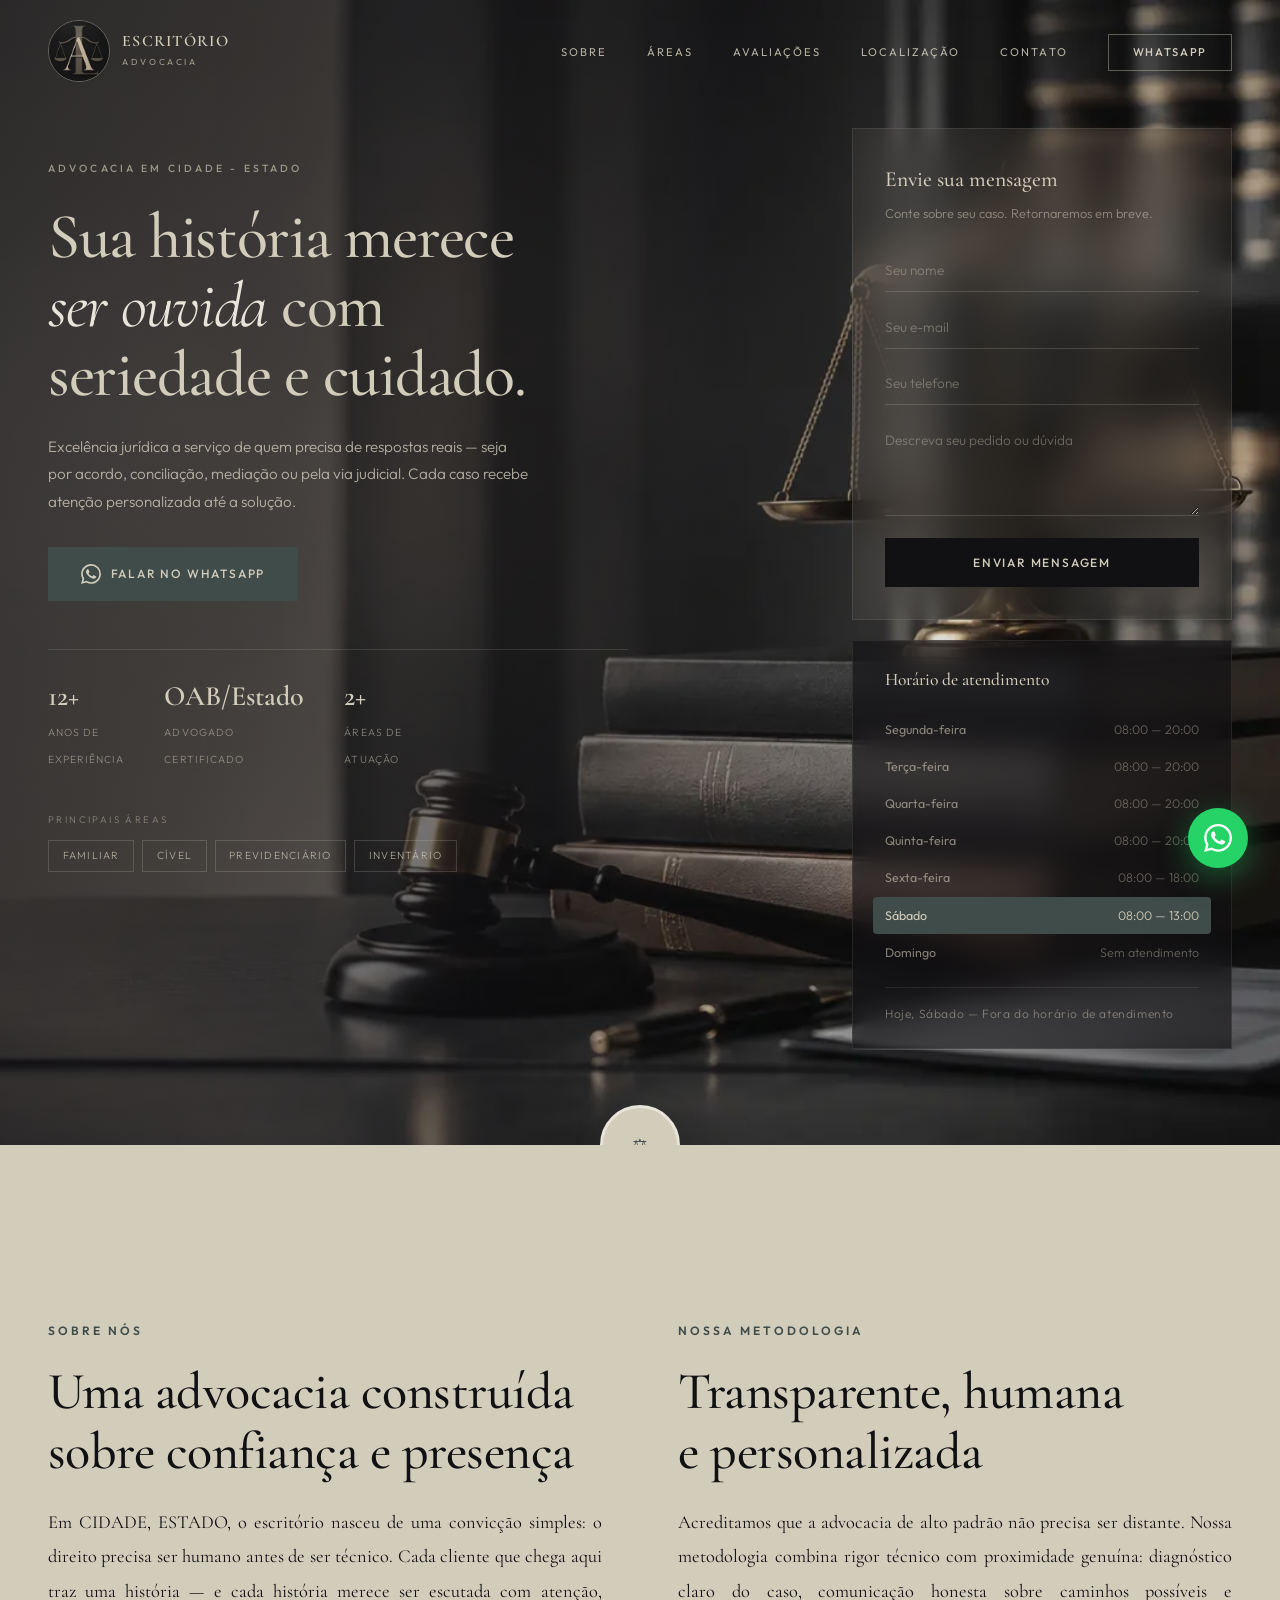
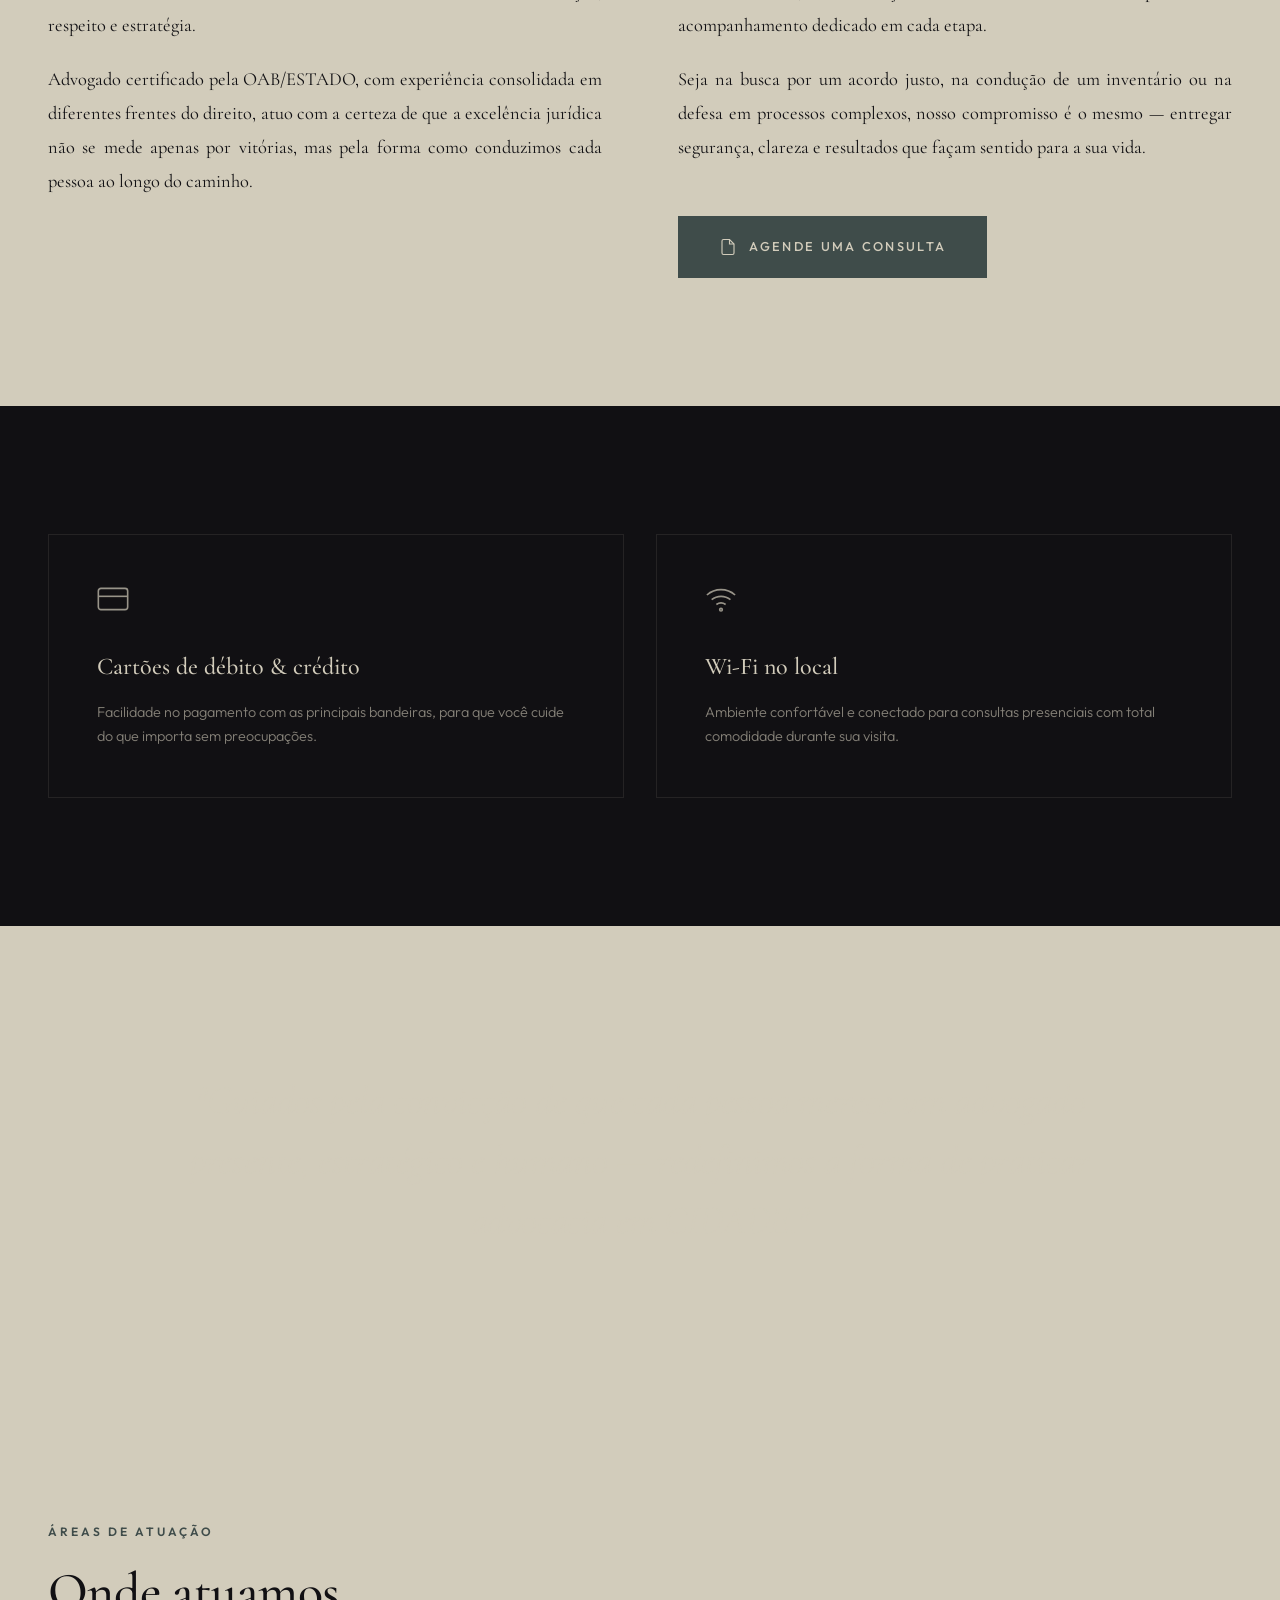
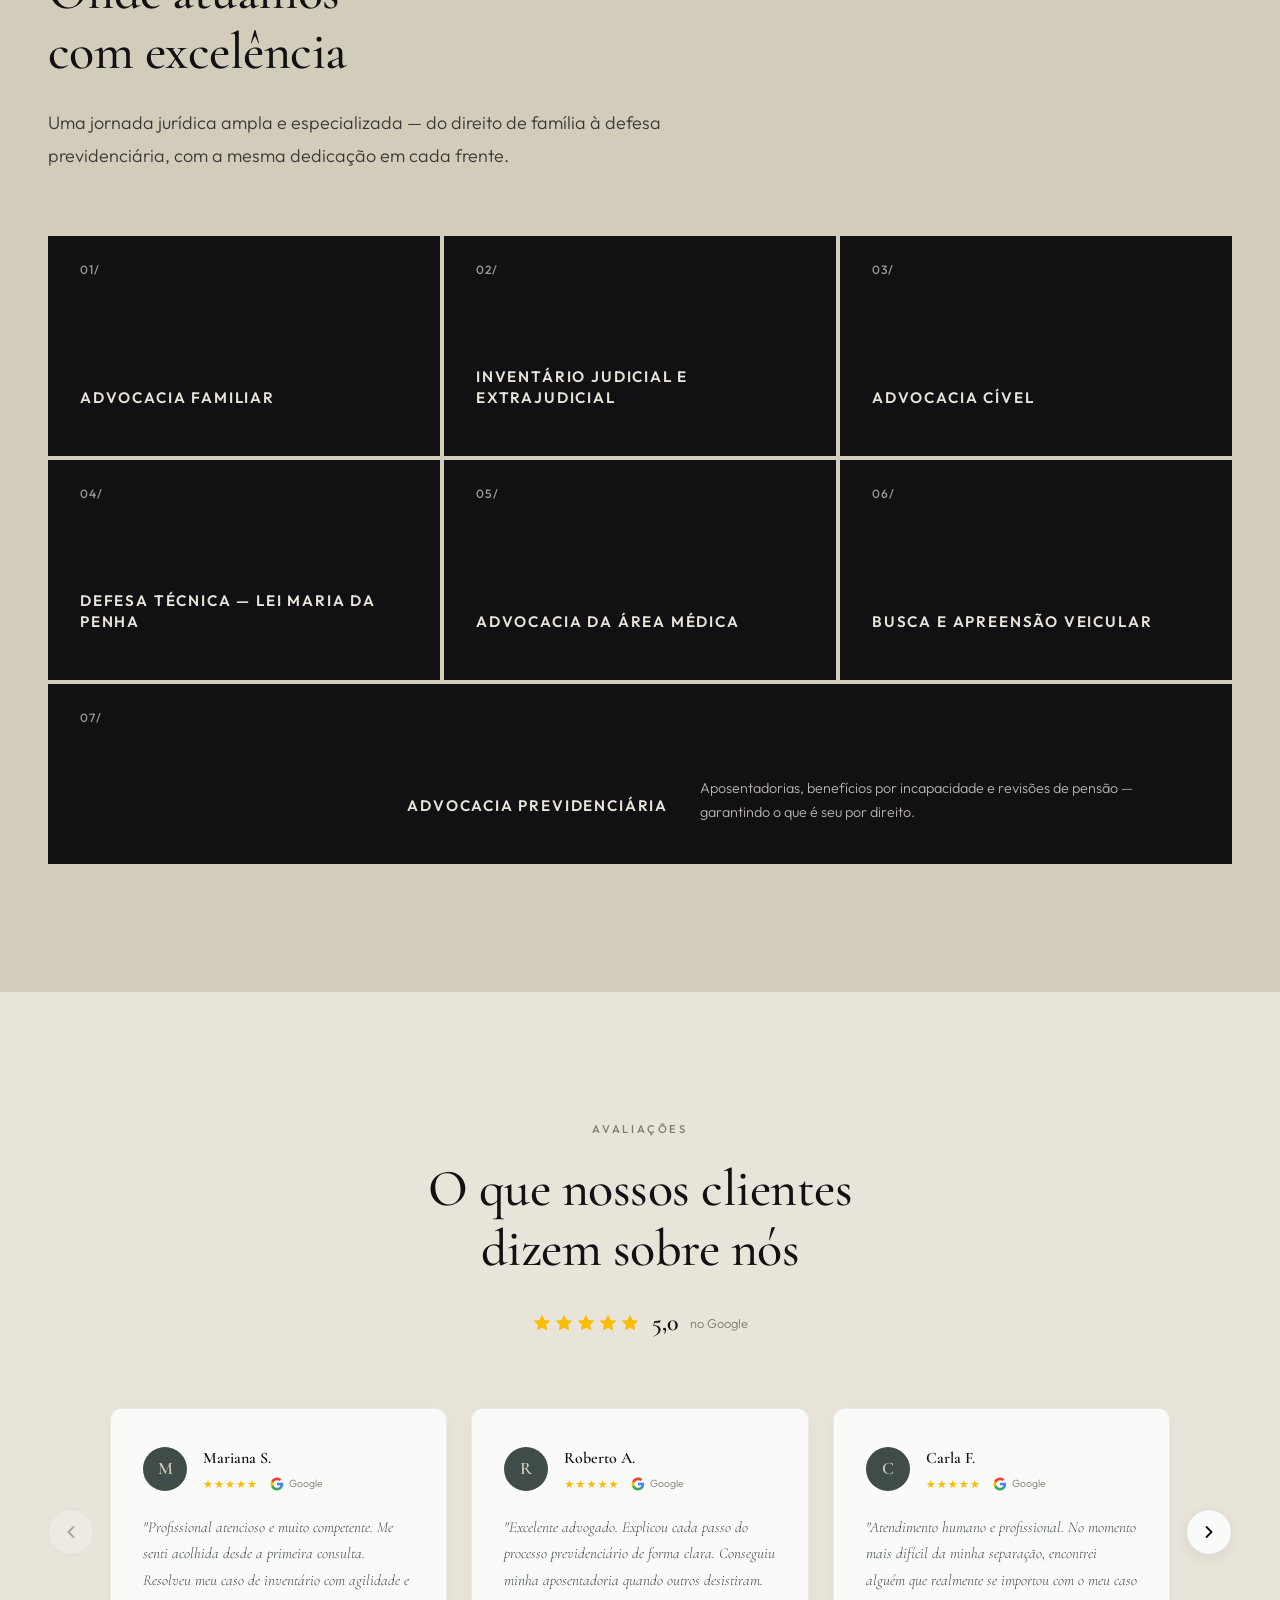
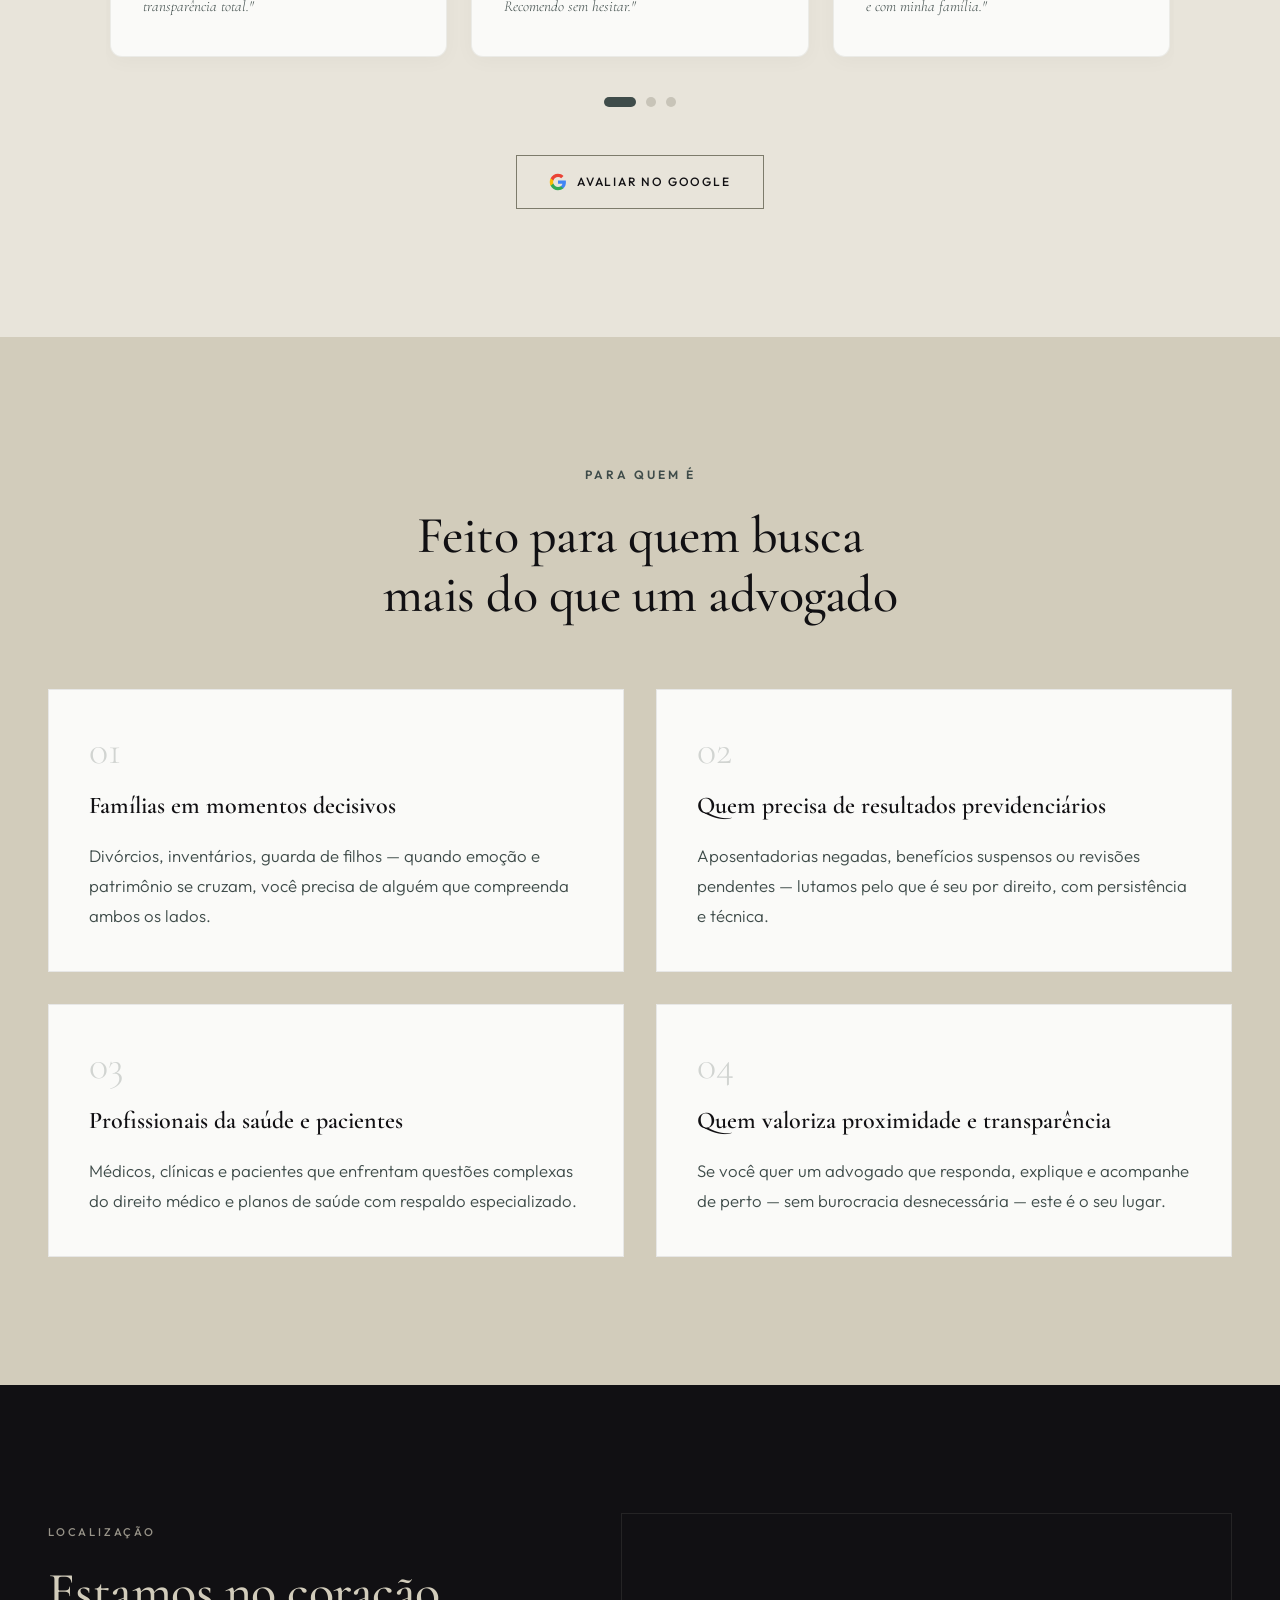
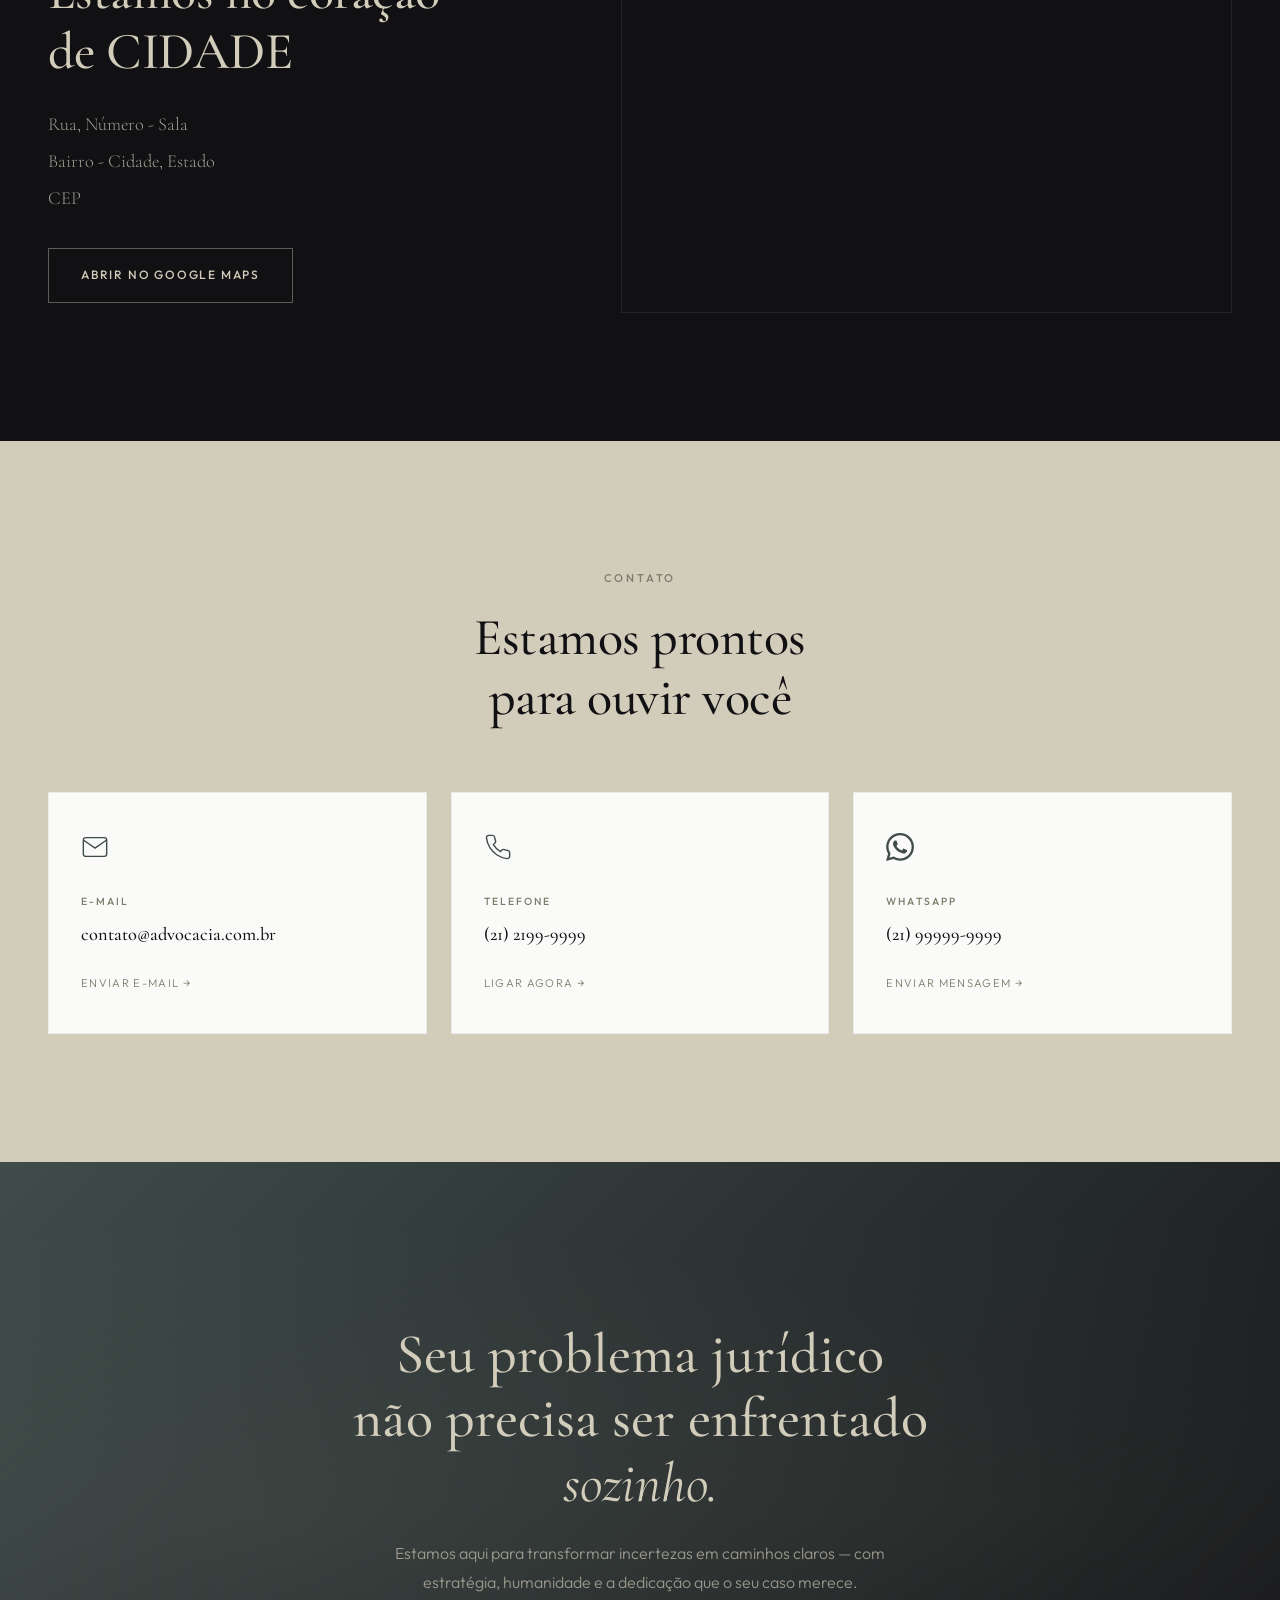
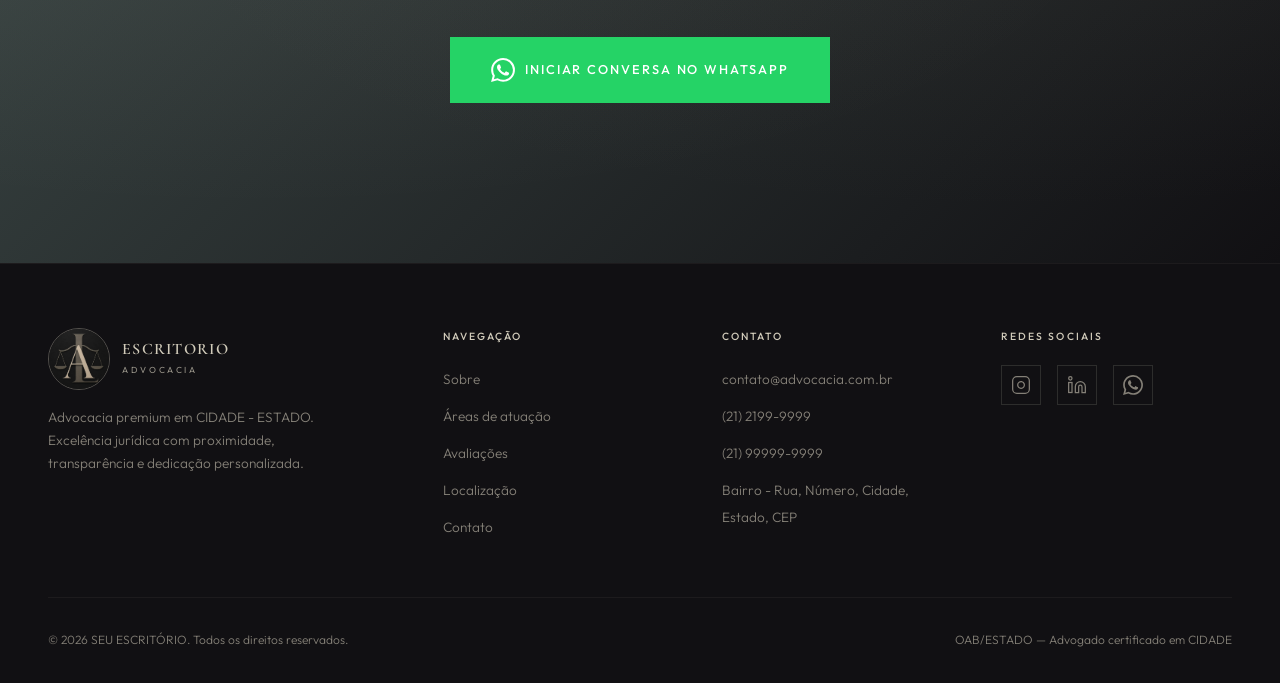
==== commit df2cbfd3: "Adicionado formulário" ====
--- a/index.html
+++ b/index.html
@@ -75,6 +75,23 @@
         </div>
       </div>
       <div class="hero__sidebar reveal reveal--delay">
+        <form class="contact-form" id="heroForm">
+          <h3 class="contact-form__title">Envie sua mensagem</h3>
+          <p class="contact-form__desc">Conte sobre seu caso. Retornaremos em breve.</p>
+          <div class="form-group">
+            <input type="text" id="formName" name="name" placeholder="Seu nome" required autocomplete="name">
+          </div>
+          <div class="form-group">
+            <input type="email" id="formEmail" name="email" placeholder="Seu e-mail" required autocomplete="email">
+          </div>
+          <div class="form-group">
+            <input type="tel" id="formPhone" name="phone" placeholder="Seu telefone" required autocomplete="tel">
+          </div>
+          <div class="form-group">
+            <textarea id="formMessage" name="message" placeholder="Descreva seu pedido ou dúvida" rows="4" required></textarea>
+          </div>
+          <button type="submit" class="btn btn--submit">Enviar mensagem</button>
+        </form>
         <div class="hours-widget" id="hoursWidget">
           <h3 class="hours-widget__title">Horário de atendimento</h3>
           <ul class="hours-widget__list">
@@ -473,7 +490,7 @@
             <li><a href="mailto:contato@advocacia.com.br">contato@advocacia.com.br</a></li>
             <li><a href="tel:+552121999999">(21) 2199-9999</a></li>
             <li><a href="https://wa.me/5521999999999" target="_blank" rel="noopener">(21) 99999-9999</a></li>
-            <li><a href="https://maps.app.goo.gl/GSZrpVv3tagCHHSK9" target="_blank" rel="noopener">Bairro - Rua, Número, Cidade, Estado, CEP</a></li>
+            <li><a href="https://maps.app.goo.gl/iFPb47ARZjFEb6PQA" target="_blank" rel="noopener">Bairro - Rua, Número, Cidade, Estado, CEP</a></li>
           </ul>
         </div>
         <div class="footer__social">
--- a/css/style.css
+++ b/css/style.css
@@ -510,6 +510,58 @@
   display: flex;
   flex-direction: column;
   gap: 1.25rem;
+}
+
+.contact-form {
+  background: rgba(210, 204, 187, 0.06);
+  backdrop-filter: blur(24px);
+  -webkit-backdrop-filter: blur(24px);
+  border: 1px solid rgba(210, 204, 187, 0.12);
+  padding: 2rem;
+}
+
+.contact-form__title {
+  font-family: var(--font-serif);
+  font-size: 1.35rem;
+  font-weight: 500;
+  color: var(--color-cream);
+  margin-bottom: 0.35rem;
+}
+
+.contact-form__desc {
+  font-size: 0.8rem;
+  color: rgba(210, 204, 187, 0.55);
+  margin-bottom: 1.5rem;
+}
+
+.form-group {
+  margin-bottom: 0.85rem;
+}
+
+.form-group input,
+.form-group textarea {
+  width: 100%;
+  background: transparent;
+  border: none;
+  border-bottom: 1px solid rgba(210, 204, 187, 0.2);
+  padding: 0.75rem 0;
+  font-family: var(--font-sans);
+  font-size: 0.85rem;
+  font-weight: 300;
+  color: var(--color-cream);
+  outline: none;
+  transition: border-color 0.3s var(--ease-out);
+  resize: vertical;
+}
+
+.form-group input::placeholder,
+.form-group textarea::placeholder {
+  color: rgba(210, 204, 187, 0.4);
+}
+
+.form-group input:focus,
+.form-group textarea:focus {
+  border-color: var(--color-cream);
 }
 
 /* Hours Widget */
